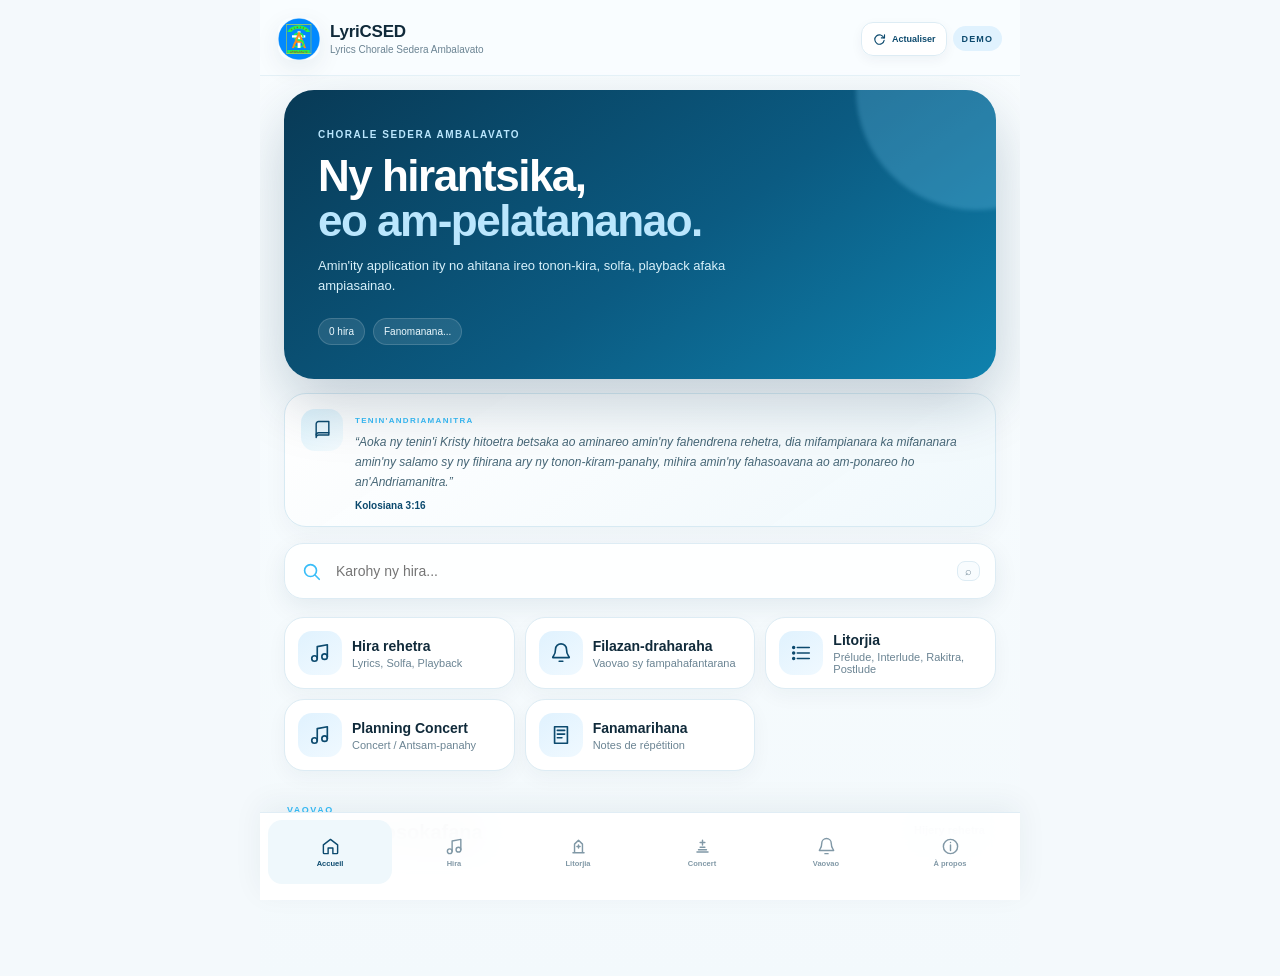
==== index.html @ 03394379 "Update index.html" ====
<!doctype html>
<html lang="mg">
<head>
  <meta charset="utf-8">
  <meta name="viewport" content="width=device-width,initial-scale=1,viewport-fit=cover">
  <meta name="theme-color" content="#0C4A6E">
  <meta name="color-scheme" content="light">
  <title>LyriCSED</title>
  <link rel="manifest" href="manifest.webmanifest">
  <link rel="stylesheet" href="assets/css/style-v2.css">
</head>
<body>
  <div class="app" id="app">
    <svg class="svg-sprite" aria-hidden="true">
      <symbol id="i-search" viewBox="0 0 24 24"><path d="m21 21-4.35-4.35m1.35-5.15a6.5 6.5 0 1 1-13 0 6.5 6.5 0 0 1 13 0Z"/></symbol>
      <symbol id="i-home" viewBox="0 0 24 24"><path d="m3 10 9-7 9 7v10a1 1 0 0 1-1 1h-5v-7H9v7H4a1 1 0 0 1-1-1V10Z"/></symbol>
      <symbol id="i-music" viewBox="0 0 24 24"><path d="M9 18V5l11-2v13"/><circle cx="6" cy="18" r="3"/><circle cx="17" cy="16" r="3"/></symbol>
      <symbol id="i-bell" viewBox="0 0 24 24"><path d="M18 8a6 6 0 0 0-12 0c0 7-3 7-3 9h18c0-2-3-2-3-9ZM10 21h4"/></symbol>
      <symbol id="i-note" viewBox="0 0 24 24"><path d="M5 3h14v18H5zM8 7h8M8 11h8M8 15h5"/></symbol>
      <symbol id="i-info" viewBox="0 0 24 24"><circle cx="12" cy="12" r="9"/><path d="M12 10v7M12 7h.01"/></symbol>
      <symbol id="i-back" viewBox="0 0 24 24"><path d="m15 18-6-6 6-6"/></symbol>
      <symbol id="i-heart" viewBox="0 0 24 24"><path d="M20.8 4.6a5.5 5.5 0 0 0-7.8 0L12 5.6l-1-1a5.5 5.5 0 0 0-7.8 7.8L12 21l8.8-8.6a5.5 5.5 0 0 0 0-7.8Z"/></symbol>
      <symbol id="i-play" viewBox="0 0 24 24"><path d="m8 5 11 7-11 7V5Z"/></symbol>
      <symbol id="i-pause" viewBox="0 0 24 24"><path d="M8 5v14M16 5v14"/></symbol>
      <symbol id="i-rewind" viewBox="0 0 24 24"><path d="M3 12h13M7 8l-4 4 4 4"/><path d="M12 8a5 5 0 1 1-1 7"/></symbol>
      <symbol id="i-forward" viewBox="0 0 24 24"><path d="M21 12H8m9-4 4 4-4 4"/><path d="M12 8a5 5 0 1 0 1 7"/></symbol>
      <symbol id="i-volume" viewBox="0 0 24 24"><path d="M5 10v4h4l5 4V6L9 10H5ZM17 9a4 4 0 0 1 0 6M19 6a8 8 0 0 1 0 12"/></symbol>
      <symbol id="i-book" viewBox="0 0 24 24"><path d="M4 5a3 3 0 0 1 3-3h13v17H7a3 3 0 0 0-3 3V5Z"/><path d="M4 19a3 3 0 0 1 3-3h13"/></symbol>
      <symbol id="i-download" viewBox="0 0 24 24"><path d="M12 3v12m-4-4 4 4 4-4M5 21h14"/></symbol>
      <symbol id="i-plus" viewBox="0 0 24 24"><path d="M12 5v14M5 12h14"/></symbol>
      <symbol id="i-minus" viewBox="0 0 24 24"><path d="M5 12h14"/></symbol>
      <symbol id="i-clock" viewBox="0 0 24 24"><circle cx="12" cy="12" r="9"/><path d="M12 7v5l3 2"/></symbol>
      <symbol id="i-chevron" viewBox="0 0 24 24"><path d="m9 18 6-6-6-6"/></symbol>
      <symbol id="i-refresh" viewBox="0 0 24 24"><path d="M20 6v5h-5"/><path d="M19 11a7.5 7.5 0 1 0 .4 4"/></symbol>
      <symbol id="i-close" viewBox="0 0 24 24"><path d="M6 6l12 12M18 6 6 18"/></symbol>
      <symbol id="i-reset" viewBox="0 0 24 24"><path d="M4 4v6h6"/><path d="M5.5 9A8 8 0 1 1 4 14"/></symbol>
      <symbol id="i-globe" viewBox="0 0 24 24"><circle cx="12" cy="12" r="9"/><path d="M3 12h18M12 3a15 15 0 0 1 0 18M12 3a15 15 0 0 0 0 18"/></symbol>
      <symbol id="i-facebook" viewBox="0 0 24 24"><path d="M14 8h4V3h-4c-4 0-6 2.5-6 6v3H5v5h3v4h5v-4h4l1-5h-5V9c0-.7.3-1 1-1Z"/></symbol>

      <symbol id="i-list" viewBox="0 0 24 24"><path d="M8 6h13M8 12h13M8 18h13"/><circle cx="4" cy="6" r="1"/><circle cx="4" cy="12" r="1"/><circle cx="4" cy="18" r="1"/></symbol>
      <symbol id="i-folder" viewBox="0 0 24 24"><path d="M3 6h7l2 2h9v11H3z"/></symbol>
      <symbol id="i-up" viewBox="0 0 24 24"><path d="m6 15 6-6 6 6"/></symbol>
      <symbol id="i-down" viewBox="0 0 24 24"><path d="m6 9 6 6 6-6"/></symbol>
      <symbol id="i-trash" viewBox="0 0 24 24"><path d="M4 7h16M9 7V4h6v3M7 7l1 13h8l1-13M10 11v5M14 11v5"/></symbol>
      <symbol id="i-prev" viewBox="0 0 24 24"><path d="M6 5v14M18 6l-8 6 8 6z"/></symbol>
      <symbol id="i-next" viewBox="0 0 24 24"><path d="M18 5v14M6 6l8 6-8 6z"/></symbol>

      <symbol id="i-liturgy" viewBox="0 0 24 24"><path d="M5 20h14M7 20V9l5-5 5 5v11M10 12h4M12 10v4"/></symbol>
      <symbol id="i-concert" viewBox="0 0 24 24"><path d="M5 19h14M7 16h10M9 13h6M12 4v6M9 7h6"/></symbol>
      <symbol id="i-prelude" viewBox="0 0 24 24"><path d="M4 17h16M6 14a6 6 0 0 1 12 0M12 4v3M5.5 7.5l2 2M18.5 7.5l-2 2"/></symbol>
      <symbol id="i-interlude" viewBox="0 0 24 24"><path d="M7 5v14M17 5v14M10 8h4M10 12h4M10 16h4"/></symbol>
      <symbol id="i-rakitra" viewBox="0 0 24 24"><path d="M4 12h16v7H4zM7 12l2-5h6l2 5M10 15h4"/></symbol>
      <symbol id="i-postlude" viewBox="0 0 24 24"><path d="M4 17h11M11 13l4 4-4 4M17 5v8M14 8l3-3 3 3"/></symbol>
      <symbol id="i-part1" viewBox="0 0 24 24"><path d="M5 18h14M8 15V9M12 15V6M16 15v-3"/></symbol>
      <symbol id="i-part2" viewBox="0 0 24 24"><path d="M5 18h14M8 15v-3M12 15V6M16 15V9"/></symbol>
      <symbol id="i-part3" viewBox="0 0 24 24"><path d="M5 18h14M8 15V6M12 15V9M16 15v-3"/></symbol>
      <symbol id="i-playback" viewBox="0 0 24 24"><circle cx="12" cy="12" r="8"/><path d="m10 8 6 4-6 4z"/></symbol>
    </svg>

    <header class="app-header" id="mainHeader">
      <div class="brand-lockup">
        <img src="assets/images/icon-sedera.png" alt="Sedera" class="brand-mark">
        <div><strong>LyriCSED</strong><span>Lyrics Chorale Sedera Ambalavato</span></div>
      </div>
      <div class="header-actions">
        <button class="header-playback hidden" id="headerPlayback" type="button" aria-label="Ouvrir le mini-lecteur">
          <span class="header-disc"><img src="assets/images/icon-sedera.png" alt=""></span>
          <span class="header-playback-copy"><small>Playback</small><strong id="headerPlaybackTitle">...</strong><span class="header-mini-time" id="headerPlaybackTime">0:00</span></span>
          <span class="header-playback-toggle" id="headerPlaybackToggle"><svg><use href="#i-pause"/></svg></span>
        </button>
        <button class="update-btn" id="updateBtn" type="button" title="Actualiser l'application">
          <svg><use href="#i-refresh"/></svg><span>Actualiser</span>
        </button>
        <span class="demo-pill">DEMO</span>
      </div>
    </header>


    <section class="global-event-player" id="eventPlayer">
      <div class="event-player-head">
        <div>
          <span id="eventPlayerSection">Playlist</span>
          <strong id="eventPlayerTitle">Aucun playback</strong>
          <small id="eventNextTitle">Prochain : aucun</small>
        </div>
        <button id="eventStopBtn" class="event-stop" type="button" aria-label="Arrêter"><svg><use href="#i-close"/></svg></button>
      </div>

      <div class="event-player-controls">
        <button id="eventPrevBtn" aria-label="Précédent"><svg><use href="#i-prev"/></svg></button>
        <button id="eventPlayBtn" class="event-main-play" aria-label="Lecture ou pause"><svg><use href="#i-play"/></svg></button>
        <button id="eventNextBtn" aria-label="Suivant"><svg><use href="#i-next"/></svg></button>
      </div>

      <div class="event-time-row"><span id="eventElapsed">0:00</span><span id="eventDuration">0:00</span></div>
      <input id="eventSeek" class="range" type="range" min="0" max="1000" value="0">

      <div class="event-volume">
        <svg><use href="#i-volume"/></svg>
        <input id="eventVolume" class="range" type="range" min="0" max="100" value="100">
        <span id="eventVolumeValue">100%</span>
      </div>

      <div class="event-countdown hidden" id="eventCountdown">
        <div>
          <span>PROCHAIN PLAYBACK DANS</span>
          <strong><b id="countdownSeconds">0</b> s</strong>
        </div>
        <button id="playNextNow" type="button">Lancer maintenant</button>
      </div>

      <div class="up-next">
        <span>À SUIVRE</span>
        <div id="eventUpcomingList"><small>Aucun morceau suivant</small></div>
      </div>

      <div class="event-queue-meta">
        <span id="eventQueuePosition">0 / 0</span>
        <span id="eventQueueMode">Lecture automatique</span>
      </div>
    </section>


    <main class="main-content">
      <section class="view active" id="homeView" data-view="home">
        <div class="hero-premium">
          <div class="hero-glow"></div>
          <span class="kicker">CHORALE SEDERA AMBALAVATO</span>
          <h1>Ny hirantsika,<br><em>eo am-pelatananao.</em></h1>
          <p>Amin'ity application ity no ahitana ireo tonon-kira, solfa, playback afaka ampiasainao.</p>
          <div class="hero-meta"><span id="homeSongCount">0 hira</span><span id="syncPill">Fanomanana...</span></div>
        </div>

        <div class="verse-card">
          <div class="verse-mark"><svg><use href="#i-book"/></svg></div>
          <div>
            <span class="verse-label">TENIN'ANDRIAMANITRA</span>
            <p>“Aoka ny tenin'i Kristy hitoetra betsaka ao aminareo amin'ny fahendrena rehetra, dia mifampianara ka mifananara amin'ny salamo sy ny fihirana ary ny tonon-kiram-panahy, mihira amin'ny fahasoavana ao am-ponareo ho an'Andriamanitra.”</p>
            <strong>Kolosiana 3:16</strong>
          </div>
        </div>

        <div class="search-card global-search">
          <svg><use href="#i-search"/></svg>
          <input id="globalSearch" type="search" placeholder="Karohy ny hira..." autocomplete="off">
          <kbd>⌕</kbd>
        </div>

        <div class="quick-grid">
          <button class="quick-card" data-nav="songs"><span class="quick-icon"><svg><use href="#i-music"/></svg></span><span><b>Hira rehetra</b><small>Lyrics, Solfa, Playback</small></span><svg class="chev"><use href="#i-chevron"/></svg></button>
          <button class="quick-card" data-nav="announcements"><span class="quick-icon"><svg><use href="#i-bell"/></svg></span><span><b>Filazan-draharaha</b><small>Vaovao sy fampahafantarana</small></span><svg class="chev"><use href="#i-chevron"/></svg></button>
          <button class="quick-card" data-nav="liturgy"><span class="quick-icon"><svg><use href="#i-list"/></svg></span><span><b>Litorjia</b><small>Prélude, Interlude, Rakitra, Postlude</small></span><svg class="chev"><use href="#i-chevron"/></svg></button>
          <button class="quick-card" data-nav="concert"><span class="quick-icon"><svg><use href="#i-music"/></svg></span><span><b>Planning Concert</b><small>Concert / Antsam-panahy</small></span><svg class="chev"><use href="#i-chevron"/></svg></button>
          <button class="quick-card" data-nav="notes"><span class="quick-icon"><svg><use href="#i-note"/></svg></span><span><b>Fanamarihana</b><small>Notes de répétition</small></span><svg class="chev"><use href="#i-chevron"/></svg></button>
        </div>

        <div class="section-head"><div><span>VAOVAO</span><h2>Hira vao nosokafana</h2></div><button class="text-btn" data-nav="songs">Hijery rehetra</button></div>
        <div class="recent-list" id="recentSongs"></div>
      </section>

      <section class="view" id="songsView" data-view="songs">
        <div class="page-title"><span>Lyrics ihany</span><h1>Hira rehetra</h1><p>Karohy sy vakio ny tononkira.</p></div>
        <div class="search-card"><svg><use href="#i-search"/></svg><input id="songSearch" type="search" placeholder="Lohateny na laharana..." autocomplete="off"></div>
        <div class="chip-row"><button class="chip active" data-filter="all">Rehetra</button><button class="chip" data-filter="favorites">Favoris</button></div>
        <div class="library-meta"><span id="libraryCount">0 hira</span><span id="libraryStatus"></span></div>
        <div class="song-grid" id="songGrid"></div>
      </section>

      <section class="view song-detail" id="songView" data-view="song">
        <div class="song-topbar">
          <button class="circle-btn" id="songBack"><svg><use href="#i-back"/></svg></button>
          <div class="song-mini-title"><span id="detailNumber">HIRA</span><strong id="detailMiniTitle">LyriCSED</strong></div>
          <button class="circle-btn" id="favoriteBtn"><svg><use href="#i-heart"/></svg></button>
        </div>

        <div class="persistent-player" id="persistentPlayer">
          <div class="mini-track"><img src="assets/images/icon-sedera.png" alt=""><div><strong id="miniTrackTitle">Playback</strong><span id="miniTrackTime">0:00 / 0:00</span></div></div>
          <button id="miniRewind"><svg><use href="#i-rewind"/></svg></button><button class="mini-play" id="miniPlay"><svg><use href="#i-play"/></svg></button><button id="miniForward"><svg><use href="#i-forward"/></svg></button>
        </div>

        <div class="song-hero">
          <div class="song-art"><img src="assets/images/icon-sedera.png" alt="Sedera"><div class="playing-bars" id="playingBars"><i></i><i></i><i></i><i></i></div></div>
          <div class="song-heading"><span class="content-badge" id="availabilityBadge">LYRICS</span><h1 id="detailTitle">...</h1><p id="detailArtist">...</p></div>
        </div>

        <div class="segmented-tabs" id="songTabs" role="tablist" data-count="3">
          <button class="segment active" data-song-tab="lyrics"><svg><use href="#i-book"/></svg>Lyrics</button>
          <button class="segment" data-song-tab="solfa"><svg><use href="#i-note"/></svg>Solfa</button>
          <button class="segment" data-song-tab="instrumental"><svg><use href="#i-playback"/></svg>Playback</button>
        </div>

        <div class="reader-zoom-bar" id="readerZoomBar">
          <span><svg><use href="#i-search"/></svg> Zoom lecture</span>
          <div class="reader-zoom-actions">
            <button id="fontDown" type="button" aria-label="Zoom moins"><svg><use href="#i-minus"/></svg></button>
            <button id="zoomReset" class="zoom-reset" type="button" aria-label="Zoom normal"><svg><use href="#i-reset"/></svg><strong id="fontSizeValue">100%</strong></button>
            <button id="fontUp" type="button" aria-label="Zoom plus"><svg><use href="#i-plus"/></svg></button>
          </div>
        </div>

        <div class="song-content-card">
          <section class="tab-panel active" id="lyricsPanel">
            <div class="lyrics-text" id="lyricsText">...</div>
            <div class="credits-card" id="creditsCard"></div>
          </section>

          <section class="tab-panel" id="solfaPanel">
            <div id="solfaContent"></div>
          </section>

          <section class="tab-panel" id="instrumentalPanel">
            <div class="advanced-player" id="advancedPlayer">
              <div class="player-title-row"><div><span>Playback</span><strong id="audioTitle">Instrumental</strong></div><span class="offline-badge" id="audioCacheBadge">En ligne</span></div>

              <div class="transport">
                <button class="transport-btn" id="rewindBtn" title="Retour 10 secondes"><svg><use href="#i-rewind"/></svg><small>10</small></button>
                <button class="main-play" id="mainPlayBtn"><svg><use href="#i-play"/></svg></button>
                <button class="transport-btn" id="forwardBtn" title="Avance 10 secondes"><svg><use href="#i-forward"/></svg><small>10</small></button>
              </div>

              <div class="timeline"><div class="time-row"><span id="elapsed">0:00</span><span id="duration">0:00</span></div><input id="seekBar" class="range" type="range" min="0" max="1000" value="0"></div>

              <div class="volume-row"><svg><use href="#i-volume"/></svg><input id="volumeBar" class="range" type="range" min="0" max="100" value="100"><span id="volumeValue">100%</span></div>

              <div class="loop-card">
                <div><span class="mini-label">RÉPÉTITION A/B</span><p>Safidio ny fiandohana sy fiafaran'ny ampahany haverina.</p></div>
                <div class="loop-controls"><button id="setA">A <span id="aTime">--:--</span></button><button id="setB">B <span id="bTime">--:--</span></button><button id="toggleLoop" class="loop-toggle">Répéter</button><button id="clearLoop" class="ghost-btn">Effacer</button></div>
              </div>

              <div class="markers-card">
                <div class="markers-head"><div><span class="mini-label">REPÈRES DE RÉPÉTITION</span><p>Afaka manisy marika ianao amin'ny playback mandeha.</p></div></div>
                <div class="marker-list" id="markerList"></div>
                <div class="marker-add"><input id="markerLabel" type="text" maxlength="32" placeholder="Ohatra: Refrain"><button id="addMarkerBtn"><svg><use href="#i-plus"/></svg>Mariho</button></div>
              </div>
            </div>
            <div class="empty-panel" id="instrumentalEmpty"><span class="empty-icon"><svg><use href="#i-music"/></svg></span><h3>Instrumental à venir</h3><p>Mbola tsy misy playback ho an'ity hira ity.</p></div>
          </section>
        </div>

        <div class="song-note-card"><div class="note-head"><div><span>NOTE DE RÉPÉTITION</span><strong>Fanamarihana manokana</strong></div><span id="songNoteSaved">Voatahiry</span></div><textarea id="songNote" rows="4" placeholder="Soraty eto ny fanamarihanao..."></textarea></div>

      </section>



      <section class="view" id="liturgyView" data-view="liturgy">
        <div class="page-title">
          <span class="page-icon-label"><svg><use href="#i-liturgy"/></svg>Playback Litorjia</span>
          <h1>Litorjia</h1>
          <p>Afaka alamina eto ny hira hatao mandritra ny fotoam-pivavahana.</p>
        </div>

        <div class="delay-settings">
          <div>
            <span class="mini-label">Pause entre les playbacks</span>
            <strong>Fotoana iomanana mialoha ny playback manaraka</strong>
          </div>
          <select id="liturgyPauseSelect">
            <option value="0">Aucune pause</option>
            <option value="5">5 secondes</option>
            <option value="10">10 secondes</option>
            <option value="15">15 secondes</option>
            <option value="30">30 secondes</option>
            <option value="custom">Personnalisée</option>
          </select>
          <div class="custom-delay hidden" id="liturgyCustomDelay">
            <input id="liturgyPauseCustom" type="number" min="1" max="300" inputmode="numeric" value="10">
            <span>secondes</span>
          </div>
        </div>

        <div class="planner-intro">
          <span class="mini-label">Filaharan'ny playback</span>
          <h2>Fandaminana ny hira hatao</h2>
          <p>Ajoutez les instrumentaux LyriCSED ou des fichiers audio enregistrés sur le téléphone.</p>
        </div>

        <div class="playlist-section" data-playlist-type="liturgy" data-playlist-section="prelude">
          <div class="playlist-section-head">
            <div><span class="playlist-section-icon"><svg><use href="#i-prelude"/></svg></span><div><h3>Prélude</h3><p>Playback avant le début</p></div></div>
            <button class="section-play" data-play-section="liturgy:prelude"><svg><use href="#i-play"/></svg>Lire</button>
          </div>
          <div class="playlist-items" id="playlist-liturgy-prelude"></div>
          <div class="playlist-add-row">
            <button data-add-library="liturgy:prelude"><svg><use href="#i-music"/></svg>LyriCSED</button>
            <button data-add-phone="liturgy:prelude"><svg><use href="#i-folder"/></svg>Téléphone</button>
          </div>
        </div>

        <div class="playlist-section" data-playlist-type="liturgy" data-playlist-section="interlude">
          <div class="playlist-section-head">
            <div><span class="playlist-section-icon"><svg><use href="#i-interlude"/></svg></span><div><h3>Interlude</h3><p>Playback entre deux moments</p></div></div>
            <button class="section-play" data-play-section="liturgy:interlude"><svg><use href="#i-play"/></svg>Lire</button>
          </div>
          <div class="playlist-items" id="playlist-liturgy-interlude"></div>
          <div class="playlist-add-row">
            <button data-add-library="liturgy:interlude"><svg><use href="#i-music"/></svg>LyriCSED</button>
            <button data-add-phone="liturgy:interlude"><svg><use href="#i-folder"/></svg>Téléphone</button>
          </div>
        </div>

        <div class="playlist-section" data-playlist-type="liturgy" data-playlist-section="rakitra">
          <div class="playlist-section-head">
            <div><span class="playlist-section-icon"><svg><use href="#i-rakitra"/></svg></span><div><h3>Rakitra</h3><p>Playback pendant le Rakitra</p></div></div>
            <button class="section-play" data-play-section="liturgy:rakitra"><svg><use href="#i-play"/></svg>Lire</button>
          </div>
          <div class="playlist-items" id="playlist-liturgy-rakitra"></div>
          <div class="playlist-add-row">
            <button data-add-library="liturgy:rakitra"><svg><use href="#i-music"/></svg>LyriCSED</button>
            <button data-add-phone="liturgy:rakitra"><svg><use href="#i-folder"/></svg>Téléphone</button>
          </div>
        </div>

        <div class="playlist-section" data-playlist-type="liturgy" data-playlist-section="postlude">
          <div class="playlist-section-head">
            <div><span class="playlist-section-icon"><svg><use href="#i-postlude"/></svg></span><div><h3>Postlude</h3><p>Playback après la fin</p></div></div>
            <button class="section-play" data-play-section="liturgy:postlude"><svg><use href="#i-play"/></svg>Lire</button>
          </div>
          <div class="playlist-items" id="playlist-liturgy-postlude"></div>
          <div class="playlist-add-row">
            <button data-add-library="liturgy:postlude"><svg><use href="#i-music"/></svg>LyriCSED</button>
            <button data-add-phone="liturgy:postlude"><svg><use href="#i-folder"/></svg>Téléphone</button>
          </div>
        </div>

        <button class="play-event-btn" data-play-event="liturgy">
          <svg><use href="#i-play"/></svg>
          <span><strong>Henoina daholo</strong><small>Prélude → Interlude → Rakitra → Postlude</small></span>
        </button>

        <div class="playlist-storage-note">
          <svg><use href="#i-download"/></svg>
          <div><strong>Enregistrement local</strong><p>Les playlists et les fichiers audio importés du téléphone restent enregistrés localement pour une utilisation hors connexion.</p></div>
        </div>
      </section>

      <section class="view" id="concertView" data-view="concert">
        <div class="page-title">
          <span class="page-icon-label"><svg><use href="#i-concert"/></svg>Planning Concert / Antsam-panahy</span>
          <h1>Concert</h1>
          <p>Afaka alamina eto ny playback an'ireo hira hatao mandritra ny concert na Antsam-panahy.</p>
        </div>

        <div class="delay-settings">
          <div>
            <span class="mini-label">Pause entre les playbacks</span>
            <strong>Elan'elana isaky ny Playback</strong>
          </div>
          <select id="concertPauseSelect">
            <option value="0">Aucune pause</option>
            <option value="5">5 secondes</option>
            <option value="10">10 secondes</option>
            <option value="15">15 secondes</option>
            <option value="30">30 secondes</option>
            <option value="custom">Personnalisée</option>
          </select>
          <div class="custom-delay hidden" id="concertCustomDelay">
            <input id="concertPauseCustom" type="number" min="1" max="300" inputmode="numeric" value="10">
            <span>secondes</span>
          </div>
        </div>

        <div class="planner-intro">
          <span class="mini-label">Planning complet</span>
          <h2>Concert na Antsam-panahy</h2>
          <p>Ampidiro eto ny Playback isaky ny Partie. Marihina fa azo ovaina koa ny filaharany.</p>
        </div>

        <div class="playlist-section" data-playlist-type="concert" data-playlist-section="part1">
          <div class="playlist-section-head">
            <div><span class="playlist-section-icon"><svg><use href="#i-part1"/></svg></span><div><h3>Partie I</h3><p>Première partie</p></div></div>
            <button class="section-play" data-play-section="concert:part1"><svg><use href="#i-play"/></svg>Lire</button>
          </div>
          <div class="playlist-items" id="playlist-concert-part1"></div>
          <div class="playlist-add-row">
            <button data-add-library="concert:part1"><svg><use href="#i-music"/></svg>LyriCSED</button>
            <button data-add-phone="concert:part1"><svg><use href="#i-folder"/></svg>Téléphone</button>
          </div>
        </div>

        <div class="playlist-section" data-playlist-type="concert" data-playlist-section="part2">
          <div class="playlist-section-head">
            <div><span class="playlist-section-icon"><svg><use href="#i-part2"/></svg></span><div><h3>Partie II</h3><p>Deuxième partie</p></div></div>
            <button class="section-play" data-play-section="concert:part2"><svg><use href="#i-play"/></svg>Lire</button>
          </div>
          <div class="playlist-items" id="playlist-concert-part2"></div>
          <div class="playlist-add-row">
            <button data-add-library="concert:part2"><svg><use href="#i-music"/></svg>LyriCSED</button>
            <button data-add-phone="concert:part2"><svg><use href="#i-folder"/></svg>Téléphone</button>
          </div>
        </div>

        <div class="playlist-section" data-playlist-type="concert" data-playlist-section="part3">
          <div class="playlist-section-head">
            <div><span class="playlist-section-icon"><svg><use href="#i-part3"/></svg></span><div><h3>Partie III</h3><p>Troisième partie</p></div></div>
            <button class="section-play" data-play-section="concert:part3"><svg><use href="#i-play"/></svg>Lire</button>
          </div>
          <div class="playlist-items" id="playlist-concert-part3"></div>
          <div class="playlist-add-row">
            <button data-add-library="concert:part3"><svg><use href="#i-music"/></svg>LyriCSED</button>
            <button data-add-phone="concert:part3"><svg><use href="#i-folder"/></svg>Téléphone</button>
          </div>
        </div>

        <button class="play-event-btn" data-play-event="concert">
          <svg><use href="#i-play"/></svg>
          <span><strong>Lire tout le planning</strong><small>Partie I → Partie II → Partie III</small></span>
        </button>

        <div class="playlist-storage-note">
          <svg><use href="#i-download"/></svg>
          <div><strong>Enregistrement local</strong><p>Le planning et les fichiers audio locaux restent disponibles sans connexion après leur importation.</p></div>
        </div>
      </section>

      <section class="view" id="announcementsView" data-view="announcements">
        <div class="page-title"><span>FILAZAN-DRAHARAHA</span><h1>Vaovao sy fampahafantarana</h1><p>Vaovao mahakasika ny hetsika manan-danja ataon'ny Chorale Sedera Ambalavato.</p></div>
        <div class="announcement-list" id="announcementList"></div>
      </section>

      <section class="view" id="notesView" data-view="notes">
        <div class="page-title"><span>FANAMARIHANA</span><h1>Notes de répétition</h1><p>Voatahiry ho azy ao amin'ny findainao ny zavatra soratanao.</p></div>
        <div class="notes-card"><div class="note-head"><div><span>AUTOSAVE</span><strong>Fanamarihana ankapobeny</strong></div><span id="generalSaved">Voatahiry</span></div><textarea id="generalNotes" rows="14" placeholder="Soraty eto ny zavatra tokony hotadidina amin'ny famerenana..."></textarea></div>
      </section>

      <section class="view" id="aboutView" data-view="about">
        <div class="about-hero"><img src="assets/images/icon-sedera.png" alt="Sedera"><span class="demo-pill large">VERSION 2.0</span><h1>LyriCSED</h1><p>Lyrics Chorale Sedera Ambalavato<br>FLM Antsirabe</p></div>

        <div class="about-notice">
          <span>FAMPAHAFANTARANA</span>
          <p>Ity application Android ity dia natao ho an'ny mpikambana Chorale Sedera irery ihany.</p>
        </div>

        <div class="about-social-heading">
          <span>COMPTES OFFICIELS</span>
          <strong>Chorale Sedera Ambalavato</strong>
        </div>
        <div class="about-socials">
          <a class="social-link smart-link" href="https://web.facebook.com/antoko.mpihira.sedera.ambalavato" data-smart-link="facebook">
            <svg><use href="#i-facebook"/></svg><strong>Chorale Sedera Ambalavato - Video</strong>
          </a>
          <a class="social-link smart-link" href="https://web.facebook.com/Tanora.Sedera.Ambalavato" data-smart-link="facebook">
            <svg><use href="#i-facebook"/></svg><strong>Chorale Sedera Ambalavato</strong>
          </a>
          <a class="social-link smart-link" href="https://web.facebook.com/antoko.mpihira.sedera.ambalavato.2025" data-smart-link="facebook">
            <svg><use href="#i-facebook"/></svg><strong>Chorale Sedera Ambalavato Kaonty</strong>
          </a>
          <a class="social-link smart-link" href="https://web.facebook.com/groups/443038859083631" data-smart-link="facebook">
            <svg><use href="#i-facebook"/></svg><strong>Groupe Facebook Chorale Sedera Ambalavato</strong>
          </a>
        </div>

        <div class="about-devotion">
          <strong>HO VONINAHITR'ANDRIAMANITRA IRERY IHANY</strong>
        </div>

        <div class="about-team-card">
          <span>NANANTONTOSA</span>
          <strong>Team Serasera Chorale Sedera Ambalavato</strong>
          <strong>Team Vaomieran'ny hira Chorale Sedera Ambalavato</strong>
        </div>

        <div class="about-credit-footer">
          <span>Application créée par</span>
          <a class="about-credit-brand smart-link" href="https://www.ankino.com/" data-smart-link="web" aria-label="Ankino MG - www.ankino.com">
            <img src="assets/images/ankino-logo.webp" alt="Logo Ankino MG">
            <span class="about-credit-copy">
              <strong>Ankino MG</strong>
              <small>www.ankino.com</small>
            </span>
          </a>
          <div class="about-credit-animation" aria-label="Fetra R., Ankino MG, Septembre 2026">
            <span>Fetra R.</span>
            <span>Ankino MG</span>
            <span>Septembre 2026</span>
          </div>
        </div>
      </section>
    </main>

    <nav class="bottom-nav" id="bottomNav">
      <button class="nav-item active" data-nav="home"><svg><use href="#i-home"/></svg><span>Accueil</span></button>
      <button class="nav-item" data-nav="songs"><svg><use href="#i-music"/></svg><span>Hira</span></button>
      <button class="nav-item" data-nav="liturgy"><svg><use href="#i-liturgy"/></svg><span>Litorjia</span></button>
      <button class="nav-item" data-nav="concert"><svg><use href="#i-concert"/></svg><span>Concert</span></button>
      <button class="nav-item" data-nav="announcements"><svg><use href="#i-bell"/></svg><span>Vaovao</span></button>
      <button class="nav-item" data-nav="about"><svg><use href="#i-info"/></svg><span>À propos</span></button>
    </nav>

    <audio id="audio" preload="metadata" controlsList="nodownload noplaybackrate" disablePictureInPicture oncontextmenu="return false"></audio>

    <div class="picker-overlay hidden" id="libraryPicker" aria-hidden="true">
      <div class="picker-sheet">
        <div class="picker-head">
          <div><span>LyriCSED</span><h2>Choisir un playback</h2></div>
          <button id="closeLibraryPicker" type="button"><svg><use href="#i-close"/></svg></button>
        </div>
        <div class="search-card picker-search"><svg><use href="#i-search"/></svg><input id="playlistLibrarySearch" type="search" placeholder="Karohy ny playback..." autocomplete="off"></div>
        <div class="picker-list" id="playlistLibraryList"></div>
      </div>
    </div>
    <input id="localAudioPicker" class="file-picker-hidden" type="file" accept="audio/*,.mp3,.wav,.mpeg,.mpga,.m4a,.aac,.ogg,.flac" multiple>
<div class="mini-player-overlay hidden" id="globalMiniPlayer" aria-hidden="true">
      <div class="mini-player-sheet">
        <div class="mini-player-sheet-head">
          <div><span>Playback en cours</span><strong id="miniGlobalTitle">...</strong><small id="miniGlobalNext">Prochain : aucun</small></div>
          <button id="closeGlobalMiniPlayer" type="button"><svg><use href="#i-close"/></svg></button>
        </div>
        <div class="mini-global-progress">
          <div class="mini-global-time"><span id="miniGlobalElapsed">0:00</span><span id="miniGlobalDuration">0:00</span></div>
          <input id="miniGlobalSeek" class="range" type="range" min="0" max="1000" value="0">
        </div>
        <div class="mini-global-controls">
          <button id="miniGlobalPrev" type="button"><svg><use href="#i-prev"/></svg></button>
          <button id="miniGlobalPlay" class="mini-global-main" type="button"><svg><use href="#i-play"/></svg></button>
          <button id="miniGlobalNextBtn" type="button"><svg><use href="#i-next"/></svg></button>
        </div>
        <button class="mini-return-player" id="returnToPlayer" type="button">Revenir au lecteur</button>
      </div>
    </div>


    <div class="native-choice-overlay hidden" id="exitConfirmModal" aria-hidden="true">
      <div class="native-choice-sheet compact" role="dialog" aria-modal="true" aria-labelledby="exitConfirmTitle">
        <div class="native-choice-icon"><svg><use href="#i-close"/></svg></div>
        <span class="native-choice-kicker">LYRICSED</span>
        <h3 id="exitConfirmTitle">Voulez-vous vraiment quitter l’application ?</h3>
        <p>Vos notes enregistrées automatiquement resteront disponibles.</p>
        <div class="exit-choice-actions">
          <button class="exit-cancel" id="exitCancel" type="button">Annuler</button>
          <button class="exit-confirm" id="exitConfirm" type="button">Quitter</button>
        </div>
      </div>
    </div>

    <div class="toast" id="toast"></div>

    <div class="sync-overlay hidden" id="syncOverlay" role="status" aria-live="polite">
      <div class="sync-modal">
        <div class="sync-logo"><img src="assets/images/icon-sedera.png" alt=""></div>
        <span class="sync-kicker">LyriCSED Offline</span>
        <h2 id="syncTitle">Fanomanana offline</h2>
        <p id="syncMessage">Alaina sy tehirizina ao amin'ny finday ny votoaty ilaina.</p>
        <div class="sync-progress"><i id="syncProgress"></i></div>
        <div class="sync-meta"><span id="syncCount">0 / 0</span><span id="syncPercent">0%</span></div>
        <button class="sync-retry hidden" id="syncRetry" type="button">Hanandrana indray</button>
      </div>
    </div>

  </div>
  <script src="assets/js/app-v2.js"></script>
</body>
</html>
---- assets/css/style-v2.css ----
:root{
  --navy:#082F49;--navy2:#0C4A6E;--sky:#38BDF8;--sky2:#7DD3FC;--ice:#E0F2FE;
  --bg:#F4F9FC;--card:#FFFFFF;--ink:#102A3A;--muted:#6B8493;--line:#DDECF4;
  --shadow:0 18px 50px rgba(8,47,73,.10);--shadow-sm:0 8px 24px rgba(8,47,73,.08);
  --radius:24px;--safe-bottom:max(16px,env(safe-area-inset-bottom));
}
*{box-sizing:border-box}html{scroll-behavior:smooth;-webkit-text-size-adjust:100%}body{margin:0;background:var(--bg);color:var(--ink);font-family:-apple-system,BlinkMacSystemFont,"Segoe UI",Roboto,Helvetica,Arial,sans-serif;-webkit-tap-highlight-color:transparent}button,input,textarea{font:inherit}button{cursor:pointer}svg{width:22px;height:22px;fill:none;stroke:currentColor;stroke-width:1.8;stroke-linecap:round;stroke-linejoin:round}.svg-sprite{position:absolute;width:0;height:0;overflow:hidden}.app{min-height:100dvh;max-width:760px;margin:auto;background:linear-gradient(180deg,#F9FDFF 0%,#F3F9FC 100%);position:relative;overflow-x:hidden}.app-header{height:74px;padding:max(12px,env(safe-area-inset-top)) 18px 10px;display:flex;align-items:center;justify-content:space-between;position:sticky;top:0;z-index:40;background:rgba(249,253,255,.82);backdrop-filter:blur(18px);border-bottom:1px solid rgba(221,236,244,.75)}.brand-lockup{display:flex;align-items:center;gap:10px}.brand-mark{width:42px;height:42px;border-radius:14px;object-fit:cover;box-shadow:var(--shadow-sm)}.brand-lockup strong{display:block;font-size:17px;letter-spacing:-.25px}.brand-lockup span{display:block;margin-top:2px;color:var(--muted);font-size:10px}.demo-pill{display:inline-flex;align-items:center;justify-content:center;height:25px;padding:0 9px;border-radius:999px;background:var(--ice);color:var(--navy2);font-size:9px;font-weight:800;letter-spacing:1.1px}.demo-pill.large{height:30px;padding:0 12px}.main-content{padding:14px 16px calc(104px + var(--safe-bottom))}.view{display:none;animation:viewIn .28s ease}.view.active{display:block}@keyframes viewIn{from{opacity:0;transform:translateY(7px)}to{opacity:1;transform:none}}.hero-premium{position:relative;overflow:hidden;padding:26px 22px 22px;border-radius:30px;background:linear-gradient(145deg,#083A56 0%,#0B5B82 55%,#129CCB 130%);color:white;box-shadow:0 24px 60px rgba(8,47,73,.22)}.hero-glow{position:absolute;width:240px;height:240px;border-radius:50%;right:-100px;top:-120px;background:rgba(125,211,252,.25);filter:blur(2px)}.kicker{font-size:10px;letter-spacing:1.5px;font-weight:800;color:#BAE6FD}.hero-premium h1{font-size:clamp(30px,8vw,44px);line-height:1.03;letter-spacing:-1.5px;margin:11px 0 12px;max-width:520px}.hero-premium h1 em{font-style:normal;color:#BAE6FD}.hero-premium p{margin:0;max-width:480px;color:#D8F1FB;font-size:13px;line-height:1.55}.hero-meta{display:flex;gap:8px;flex-wrap:wrap;margin-top:22px}.hero-meta span{padding:7px 10px;border-radius:999px;background:rgba(255,255,255,.10);border:1px solid rgba(255,255,255,.15);font-size:10px;color:#ECF9FE}.search-card{height:56px;margin-top:16px;display:grid;grid-template-columns:24px 1fr auto;align-items:center;gap:10px;padding:0 15px;background:rgba(255,255,255,.94);border:1px solid var(--line);border-radius:19px;box-shadow:var(--shadow-sm)}.search-card svg{color:var(--sky)}.search-card input{width:100%;border:0;outline:0;background:transparent;color:var(--ink);font-size:14px}.search-card kbd{font-family:inherit;border:1px solid var(--line);background:#F8FCFE;color:var(--muted);padding:3px 7px;border-radius:8px;font-size:11px}.quick-grid{display:grid;grid-template-columns:1fr;gap:10px;margin-top:18px}.quick-card{width:100%;border:1px solid var(--line);background:var(--card);border-radius:20px;padding:13px;display:grid;grid-template-columns:44px 1fr 22px;align-items:center;gap:12px;text-align:left;color:var(--ink);box-shadow:0 7px 20px rgba(8,47,73,.045);transition:.2s}.quick-card:active{transform:scale(.985)}.quick-icon{width:44px;height:44px;border-radius:14px;display:grid;place-items:center;background:linear-gradient(145deg,#E0F2FE,#F0F9FF);color:var(--navy2)}.quick-card b{display:block;font-size:14px}.quick-card small{display:block;margin-top:3px;color:var(--muted);font-size:10px}.chev{color:#9AB0BC!important;width:18px!important}.section-head{display:flex;align-items:end;justify-content:space-between;gap:14px;margin:28px 3px 12px}.section-head span,.page-title>span{font-size:9px;letter-spacing:1.5px;font-weight:800;color:var(--sky)}.section-head h2{font-size:20px;margin:4px 0 0}.text-btn{border:0;background:transparent;color:var(--navy2);font-size:11px;font-weight:700;padding:8px}.recent-list{display:grid;gap:9px}.recent-song{display:grid;grid-template-columns:42px 1fr 30px;align-items:center;gap:11px;border:1px solid var(--line);background:white;border-radius:18px;padding:11px;text-align:left;color:var(--ink)}.recent-song .num{width:42px;height:42px;border-radius:13px;background:var(--ice);display:grid;place-items:center;color:var(--navy2);font-size:11px;font-weight:800}.recent-song strong{display:block;font-size:13px}.recent-song span{display:block;margin-top:2px;color:var(--muted);font-size:10px}.page-title{padding:8px 3px 3px}.page-title h1{margin:6px 0 5px;font-size:30px;letter-spacing:-1px}.page-title p{margin:0;color:var(--muted);font-size:12px;line-height:1.55}.chip-row{display:flex;gap:7px;overflow:auto;margin:14px -16px 0;padding:0 16px;scrollbar-width:none}.chip-row::-webkit-scrollbar{display:none}.chip{height:36px;padding:0 13px;border-radius:999px;border:1px solid var(--line);background:#fff;color:var(--muted);white-space:nowrap;font-size:11px;font-weight:700}.chip.active{background:var(--navy2);color:white;border-color:var(--navy2)}.library-meta{display:flex;justify-content:space-between;margin:17px 2px 9px;color:var(--muted);font-size:10px}.song-grid{display:grid;gap:10px}.song-card{position:relative;width:100%;border:1px solid var(--line);border-radius:20px;background:white;padding:14px;display:grid;grid-template-columns:48px 1fr 26px;gap:12px;align-items:center;text-align:left;color:var(--ink);box-shadow:0 6px 18px rgba(8,47,73,.035)}.song-card .song-num{width:48px;height:48px;border-radius:15px;display:grid;place-items:center;background:linear-gradient(145deg,#E0F2FE,#F0F9FF);color:var(--navy2);font-weight:800;font-size:12px}.song-card h3{margin:0;font-size:14px}.song-card p{margin:4px 0 0;color:var(--muted);font-size:10px}.song-tags{display:flex;gap:5px;margin-top:7px}.tiny-tag{padding:3px 6px;border-radius:6px;background:#F0F9FF;color:#0E7490;font-size:8px;font-weight:800}.song-card>.chev{justify-self:end}.song-topbar{display:grid;grid-template-columns:44px 1fr 44px;align-items:center;gap:10px}.circle-btn{width:44px;height:44px;border-radius:15px;border:1px solid var(--line);background:white;color:var(--navy2);display:grid;place-items:center;box-shadow:var(--shadow-sm)}.circle-btn.active{background:#E0F2FE;color:#E11D48}.circle-btn.active svg{fill:currentColor}.song-mini-title{text-align:center;min-width:0}.song-mini-title span{display:block;color:var(--sky);font-size:8px;letter-spacing:1.2px;font-weight:800}.song-mini-title strong{display:block;margin-top:2px;white-space:nowrap;overflow:hidden;text-overflow:ellipsis;font-size:12px}.song-hero{display:grid;grid-template-columns:72px 1fr;gap:15px;align-items:center;margin-top:18px}.song-art{position:relative;width:72px;height:72px;border-radius:22px;background:white;padding:5px;box-shadow:var(--shadow)}.song-art img{width:100%;height:100%;object-fit:cover;border-radius:18px}.playing-bars{display:none;position:absolute;left:7px;right:7px;bottom:7px;height:18px;align-items:flex-end;justify-content:center;gap:3px;border-radius:9px;background:rgba(8,47,73,.80);padding:4px}.playing-bars.active{display:flex}.playing-bars i{display:block;width:2px;background:#7DD3FC;border-radius:2px;animation:bar 1s ease-in-out infinite}.playing-bars i:nth-child(2){animation-delay:.14s}.playing-bars i:nth-child(3){animation-delay:.28s}.playing-bars i:nth-child(4){animation-delay:.42s}@keyframes bar{0%,100%{height:4px}50%{height:11px}}.content-badge{font-size:8px;letter-spacing:1px;color:var(--sky);font-weight:800}.song-heading h1{font-size:25px;line-height:1.08;letter-spacing:-.8px;margin:5px 0 5px}.song-heading p{margin:0;color:var(--muted);font-size:11px}.segmented-tabs{display:grid;grid-template-columns:repeat(3,1fr);gap:5px;margin-top:18px;padding:5px;background:#EAF4F9;border:1px solid #D9EAF2;border-radius:17px}.segment{height:42px;border:0;border-radius:12px;background:transparent;color:#668393;font-size:10px;font-weight:800;display:flex;align-items:center;justify-content:center;gap:5px}.segment svg{width:16px;height:16px}.segment.active{background:white;color:var(--navy2);box-shadow:0 5px 14px rgba(8,47,73,.08)}.song-content-card{margin-top:12px;background:white;border:1px solid var(--line);border-radius:24px;padding:17px;box-shadow:var(--shadow-sm)}.tab-panel{display:none;animation:viewIn .2s ease}.tab-panel.active{display:block}.reader-toolbar{display:flex;justify-content:space-between;align-items:center;margin-bottom:18px;color:var(--muted);font-size:10px}.reader-toolbar>div{display:flex;align-items:center;gap:6px}.reader-toolbar button{width:38px;height:32px;border:0;border-radius:10px;background:var(--ice);color:var(--navy2);font-weight:800}.reader-toolbar>div span{min-width:24px;text-align:center;font-weight:800;color:var(--ink)}.lyrics-text{white-space:pre-line;line-height:1.82;font-size:18px;color:#1B3949}.credits-card{display:none;margin-top:24px;padding:13px;border-radius:14px;background:#F5FAFD;border:1px solid var(--line);white-space:pre-line;color:var(--muted);font-size:10px;line-height:1.5}.solfa-view img{display:block;width:100%;height:auto;border-radius:16px;border:1px solid var(--line)}.empty-panel{text-align:center;padding:32px 12px}.empty-panel.hidden{display:none}.empty-icon{width:58px;height:58px;border-radius:18px;background:var(--ice);color:var(--navy2);display:grid;place-items:center;margin:0 auto 12px}.empty-panel h3{margin:0;font-size:18px}.empty-panel p{margin:6px 0 0;color:var(--muted);font-size:11px}.advanced-player{display:none}.advanced-player.active{display:block}.player-title-row{display:flex;justify-content:space-between;gap:12px;align-items:start}.player-title-row span,.mini-label{display:block;color:var(--sky);font-size:8px;letter-spacing:1.2px;font-weight:800}.player-title-row strong{display:block;margin-top:3px;font-size:15px}.offline-badge{padding:5px 7px!important;border-radius:999px;background:#ECFDF5;color:#047857!important;letter-spacing:0!important;font-size:8px!important}.transport{display:flex;align-items:center;justify-content:center;gap:22px;margin:22px 0 16px}.transport-btn{position:relative;width:46px;height:46px;border:0;background:#EFF8FC;color:var(--navy2);border-radius:50%;display:grid;place-items:center}.transport-btn small{position:absolute;font-size:7px;font-weight:800}.main-play{width:64px;height:64px;border:0;border-radius:50%;background:linear-gradient(145deg,var(--navy2),#0E7490);color:white;display:grid;place-items:center;box-shadow:0 14px 30px rgba(12,74,110,.25)}.main-play svg{width:27px;height:27px}.time-row{display:flex;justify-content:space-between;color:var(--muted);font-size:9px;margin-bottom:6px}.range{width:100%;accent-color:var(--navy2)}.volume-row{display:grid;grid-template-columns:22px 1fr 36px;align-items:center;gap:8px;margin-top:14px;color:var(--muted);font-size:9px}.volume-row svg{width:18px}.loop-card,.markers-card{margin-top:16px;padding:14px;border:1px solid var(--line);background:#F9FCFE;border-radius:17px}.loop-card p,.markers-card p{margin:4px 0 0;color:var(--muted);font-size:9px;line-height:1.45}.loop-controls{display:flex;flex-wrap:wrap;gap:6px;margin-top:12px}.loop-controls button{min-height:34px;padding:0 10px;border-radius:10px;border:1px solid var(--line);background:white;color:var(--navy2);font-size:9px;font-weight:800}.loop-controls button.active{background:var(--navy2);color:white;border-color:var(--navy2)}.loop-controls .ghost-btn{color:var(--muted)}.marker-list{display:flex;flex-wrap:wrap;gap:6px;margin-top:12px}.marker-chip{border:1px solid #CFE5EF;background:white;color:var(--navy2);border-radius:999px;padding:7px 10px;font-size:9px;font-weight:700}.marker-chip small{opacity:.6;margin-left:4px}.marker-add{display:grid;grid-template-columns:1fr auto;gap:7px;margin-top:10px}.marker-add input{min-width:0;border:1px solid var(--line);border-radius:11px;padding:9px 10px;outline:0;background:white;font-size:10px}.marker-add button{border:0;border-radius:11px;background:var(--navy2);color:white;padding:0 10px;font-size:9px;font-weight:800;display:flex;gap:5px;align-items:center}.marker-add button svg{width:14px}.song-note-card,.notes-card{margin-top:12px;background:white;border:1px solid var(--line);border-radius:22px;padding:15px;box-shadow:var(--shadow-sm)}.note-head{display:flex;justify-content:space-between;align-items:start;gap:12px}.note-head span{color:var(--sky);font-size:8px;font-weight:800;letter-spacing:1px}.note-head strong{display:block;margin-top:3px;font-size:13px}.note-head>span{color:#059669;letter-spacing:0}.song-note-card textarea,.notes-card textarea{width:100%;margin-top:12px;border:1px solid var(--line);border-radius:15px;padding:12px;resize:vertical;outline:0;background:#FBFDFE;color:var(--ink);font-size:12px;line-height:1.55}.persistent-player{display:none;position:sticky;top:8px;bottom:auto;z-index:35;margin:10px 0 12px;padding:9px 10px;border-radius:18px;background:rgba(8,47,73,.94);backdrop-filter:blur(14px);color:white;grid-template-columns:1fr 34px 42px 34px;align-items:center;gap:5px;box-shadow:0 15px 35px rgba(8,47,73,.26)}.persistent-player.active{display:grid}.mini-track{display:grid;grid-template-columns:36px 1fr;gap:8px;align-items:center;min-width:0}.mini-track img{width:36px;height:36px;border-radius:11px}.mini-track strong{display:block;white-space:nowrap;overflow:hidden;text-overflow:ellipsis;font-size:10px}.mini-track span{display:block;margin-top:2px;color:#BAE6FD;font-size:8px}.persistent-player button{border:0;background:transparent;color:white;display:grid;place-items:center}.mini-play{width:42px;height:42px!important;border-radius:50%!important;background:#38BDF8!important;color:#082F49!important}.announcement-list{display:grid;gap:10px;margin-top:18px}.announcement-card{border:1px solid var(--line);border-radius:20px;background:white;padding:15px;box-shadow:0 7px 20px rgba(8,47,73,.04)}.announcement-card .date{color:var(--sky);font-size:8px;font-weight:800;letter-spacing:1px}.announcement-card h3{margin:6px 0 5px;font-size:15px}.announcement-card p{margin:0;color:var(--muted);font-size:11px;line-height:1.6;white-space:pre-line}.empty-announcement{padding:34px 14px;text-align:center;border:1px dashed #CFE4EE;border-radius:20px;color:var(--muted);background:white}.empty-announcement svg{width:32px;height:32px;color:var(--sky);margin-bottom:8px}.about-hero{text-align:center;padding:22px 8px}.about-hero img{width:88px;height:88px;border-radius:28px;box-shadow:var(--shadow)}.about-hero .demo-pill{margin-top:14px}.about-hero h1{font-size:32px;margin:11px 0 6px;letter-spacing:-1px}.about-hero p{color:var(--muted);font-size:12px;line-height:1.6;margin:0}.about-card{display:flex;align-items:center;justify-content:space-between;background:white;border:1px solid var(--line);border-radius:20px;padding:14px 15px}.about-card span{display:block;color:var(--muted);font-size:9px}.about-card strong{display:block;margin-top:3px;font-size:14px}.about-card img{width:44px;height:44px;border-radius:14px;object-fit:cover}.about-meta{display:grid;grid-template-columns:repeat(3,1fr);gap:8px;margin-top:10px}.about-meta div{padding:12px 8px;text-align:center;background:white;border:1px solid var(--line);border-radius:16px}.about-meta span{display:block;color:var(--muted);font-size:8px}.about-meta strong{display:block;margin-top:4px;font-size:10px}.bottom-nav{position:fixed;left:50%;transform:translateX(-50%);bottom:0;z-index:60;width:min(760px,100%);height:calc(72px + var(--safe-bottom));padding:7px 8px var(--safe-bottom);display:grid;grid-template-columns:repeat(5,1fr);background:rgba(255,255,255,.94);backdrop-filter:blur(20px);border-top:1px solid rgba(221,236,244,.9);box-shadow:0 -8px 30px rgba(8,47,73,.06)}.nav-item{border:0;background:transparent;color:#8098A6;border-radius:14px;display:flex;flex-direction:column;align-items:center;justify-content:center;gap:3px;font-size:8px;font-weight:700}.nav-item svg{width:20px;height:20px}.nav-item.active{color:var(--navy2);background:#EFF8FC}.song-detail.active~.bottom-nav{}.toast{position:fixed;left:50%;transform:translate(-50%,20px);bottom:calc(88px + var(--safe-bottom));z-index:100;max-width:calc(100% - 40px);padding:9px 13px;border-radius:12px;background:#082F49;color:white;font-size:10px;opacity:0;pointer-events:none;transition:.22s}.toast.show{opacity:1;transform:translate(-50%,0)}#audio{position:absolute;width:1px;height:1px;opacity:.001;pointer-events:none}.loading-line{height:12px;border-radius:6px;background:linear-gradient(90deg,#EEF6FA,#DCEEF5,#EEF6FA);background-size:200% 100%;animation:shimmer 1.2s infinite}@keyframes shimmer{to{background-position:-200% 0}}@media(min-width:620px){.main-content{padding-left:24px;padding-right:24px}.quick-grid{grid-template-columns:repeat(3,1fr)}.quick-card{grid-template-columns:42px 1fr}.quick-card>.chev{display:none}.song-grid{grid-template-columns:1fr 1fr}.hero-premium{padding:34px}.song-content-card{padding:22px}}
.header-actions{display:flex;align-items:center;gap:7px}
.update-btn{
  height:34px;padding:0 10px;border:1px solid var(--line);border-radius:12px;
  background:rgba(255,255,255,.92);color:var(--navy2);display:flex;align-items:center;
  justify-content:center;gap:5px;font-size:9px;font-weight:800;box-shadow:0 4px 12px rgba(8,47,73,.05)
}
.update-btn svg{width:15px;height:15px}
.update-btn.loading svg{animation:refreshSpin .7s linear infinite}
.update-btn:disabled{opacity:.65;cursor:default}
@keyframes refreshSpin{to{transform:rotate(360deg)}}
@media(max-width:390px){
  .update-btn{width:36px;padding:0}
  .update-btn span{display:none}
}


/* LyriCSED v3 */
.verse-card{
  margin-top:14px;padding:15px 16px;border:1px solid #D7EAF3;border-radius:22px;
  background:linear-gradient(145deg,rgba(255,255,255,.97),rgba(239,248,252,.96));
  display:grid;grid-template-columns:42px 1fr;gap:12px;align-items:start;
  box-shadow:0 8px 24px rgba(8,47,73,.045)
}
.verse-mark{
  width:42px;height:42px;border-radius:14px;background:linear-gradient(145deg,#DDF3FC,#F4FBFE);
  color:var(--navy2);display:grid;place-items:center
}
.verse-mark svg{width:19px;height:19px}
.verse-label{font-size:8px;letter-spacing:1.3px;font-weight:800;color:var(--sky)}
.verse-card p{margin:6px 0 8px;color:#476777;font-size:11px;line-height:1.65;font-style:italic}
.verse-card strong{display:block;color:var(--navy2);font-size:10px}

.marker-item{
  display:inline-flex;align-items:stretch;border:1px solid #CFE5EF;background:#fff;
  border-radius:999px;overflow:hidden
}
.marker-item .marker-chip{
  border:0;border-radius:0;background:transparent;padding:7px 8px 7px 10px
}
.marker-delete{
  width:28px;border:0;border-left:1px solid #E3EFF4;background:#F8FCFE;color:#78909E;
  display:grid;place-items:center;padding:0
}
.marker-delete svg{width:13px;height:13px}
.marker-delete:active{background:#FEE2E2;color:#B91C1C}


/* LyriCSED v4 - offline first */
.sync-overlay{
  position:fixed;inset:0;z-index:9999;background:rgba(4,32,48,.56);
  backdrop-filter:blur(10px);-webkit-backdrop-filter:blur(10px);
  display:grid;place-items:center;padding:22px
}
.sync-overlay.hidden{display:none}
.sync-modal{
  width:min(100%,360px);background:rgba(255,255,255,.98);border:1px solid rgba(255,255,255,.75);
  border-radius:28px;padding:24px;box-shadow:0 28px 80px rgba(5,47,73,.25);text-align:center
}
.sync-logo{
  width:66px;height:66px;margin:0 auto 12px;border-radius:20px;background:#EFF9FD;
  display:grid;place-items:center;box-shadow:inset 0 0 0 1px #D7ECF5
}
.sync-logo img{width:48px;height:48px;object-fit:contain}
.sync-kicker{font-size:8px;letter-spacing:1.6px;font-weight:900;color:#2A8AB8}
.sync-modal h2{margin:7px 0 7px;color:var(--navy2);font-size:20px}
.sync-modal p{margin:0 auto;color:#66808F;font-size:11px;line-height:1.6;max-width:290px}
.sync-progress{height:8px;background:#E7F2F7;border-radius:999px;overflow:hidden;margin:20px 0 8px}
.sync-progress i{
  display:block;width:0;height:100%;border-radius:inherit;
  background:linear-gradient(90deg,#38A9DC,#0C628D);transition:width .25s ease
}
.sync-meta{display:flex;justify-content:space-between;color:#718A97;font-size:9px;font-weight:800}
.sync-retry{
  margin-top:18px;border:0;border-radius:14px;background:#0C4A6E;color:white;
  padding:11px 16px;font-size:11px;font-weight:800
}
.sync-retry.hidden{display:none}


/* LyriCSED v5 - Playlists & Planning */
.planner-switch{
  display:grid;grid-template-columns:1fr 1fr;gap:5px;margin:16px 0 14px;padding:5px;
  border:1px solid var(--line);border-radius:17px;background:#EFF7FA
}
.planner-tab{min-height:42px;border:0;border-radius:13px;background:transparent;color:#6E8794;font-size:10px;font-weight:800;padding:8px}
.planner-tab.active{background:#fff;color:var(--navy2);box-shadow:0 5px 14px rgba(8,47,73,.07)}
.planner-panel{display:none}.planner-panel.active{display:block}
.planner-intro{padding:18px;border-radius:22px;background:linear-gradient(145deg,#083A56,#0B668F);color:white;margin-bottom:13px;box-shadow:0 14px 34px rgba(8,47,73,.16)}
.planner-intro .mini-label{color:#BAE6FD}.planner-intro h2{margin:5px 0 7px;font-size:19px}.planner-intro p{margin:0;color:#D8F1FB;font-size:10px;line-height:1.55}
.playlist-section{border:1px solid var(--line);border-radius:22px;background:#fff;padding:13px;margin:10px 0;box-shadow:0 7px 22px rgba(8,47,73,.045)}
.playlist-section-head{display:flex;align-items:center;justify-content:space-between;gap:10px}
.playlist-section-head>div{display:flex;align-items:center;gap:10px;min-width:0}
.playlist-section-head>div>span{width:34px;height:34px;border-radius:11px;background:#E8F6FC;color:var(--navy2);display:grid;place-items:center;font-size:10px;font-weight:900;flex:0 0 auto}
.playlist-section-head h3{margin:0;color:var(--ink);font-size:13px}.playlist-section-head p{margin:3px 0 0;color:var(--muted);font-size:8px}
.section-play{height:34px;border:1px solid #D9EBF3;border-radius:11px;background:#F6FBFD;color:var(--navy2);display:flex;align-items:center;gap:5px;padding:0 9px;font-size:8px;font-weight:800}
.section-play svg{width:13px;height:13px}
.playlist-items{display:grid;gap:7px;margin-top:11px}
.playlist-empty{border:1px dashed #D6E7EE;border-radius:13px;padding:12px;color:#8AA0AB;font-size:9px;text-align:center;background:#FAFDFE}
.playlist-track{display:grid;grid-template-columns:30px 1fr auto;align-items:center;gap:9px;padding:8px;border-radius:14px;background:#F7FBFD;border:1px solid #E5F0F4}
.playlist-track-num{width:30px;height:30px;border-radius:10px;background:#fff;color:var(--navy2);display:grid;place-items:center;font-size:8px;font-weight:900}
.playlist-track-copy{min-width:0}.playlist-track-copy strong{display:block;white-space:nowrap;overflow:hidden;text-overflow:ellipsis;font-size:10px;color:var(--ink)}
.playlist-track-copy span{display:block;margin-top:2px;color:#8298A3;font-size:7px;white-space:nowrap;overflow:hidden;text-overflow:ellipsis}
.playlist-track-actions{display:flex;align-items:center;gap:3px}.playlist-track-actions button{width:28px;height:28px;border:0;border-radius:9px;background:#fff;color:#6F8793;display:grid;place-items:center}
.playlist-track-actions button svg{width:13px;height:13px}.playlist-track-actions .remove-track{color:#B45353}
.playlist-add-row{display:grid;grid-template-columns:1fr 1fr;gap:7px;margin-top:10px}
.playlist-add-row button{min-height:38px;border:1px solid #D9EAF1;border-radius:12px;background:#fff;color:var(--navy2);display:flex;align-items:center;justify-content:center;gap:6px;font-size:9px;font-weight:800}
.playlist-add-row button svg{width:15px;height:15px}
.play-event-btn{width:100%;border:0;border-radius:19px;background:linear-gradient(135deg,#0B5B82,#1598C4);color:white;padding:13px 16px;margin:13px 0 8px;display:grid;grid-template-columns:42px 1fr;gap:11px;align-items:center;text-align:left;box-shadow:0 12px 28px rgba(11,91,130,.18)}
.play-event-btn>svg{width:42px;height:42px;padding:11px;border-radius:14px;background:rgba(255,255,255,.13)}
.play-event-btn strong{display:block;font-size:12px}.play-event-btn small{display:block;margin-top:3px;color:#D5EEF7;font-size:8px}
.event-player{display:none;position:sticky;top:8px;z-index:35;margin:13px 0;padding:14px;border-radius:22px;background:rgba(7,51,74,.97);color:white;box-shadow:0 18px 44px rgba(5,47,73,.24);backdrop-filter:blur(18px)}
.event-player.active{display:block}
.event-player-head{display:flex;justify-content:space-between;align-items:center;gap:10px}.event-player-head>div{min-width:0}
.event-player-head span{display:block;font-size:7px;letter-spacing:1.2px;font-weight:800;color:#8FD6F3}.event-player-head strong{display:block;margin-top:3px;font-size:12px;white-space:nowrap;overflow:hidden;text-overflow:ellipsis}
.event-stop{width:30px;height:30px;border:0;border-radius:10px;background:rgba(255,255,255,.10);color:white;display:grid;place-items:center}.event-stop svg{width:14px;height:14px}
.event-player-controls{display:flex;align-items:center;justify-content:center;gap:20px;margin:15px 0 10px}.event-player-controls button{width:38px;height:38px;border:0;border-radius:50%;background:rgba(255,255,255,.10);color:white;display:grid;place-items:center}
.event-player-controls button svg{width:17px;height:17px}.event-player-controls .event-main-play{width:52px;height:52px;background:#fff;color:#0B5B82}.event-player-controls .event-main-play svg{width:22px;height:22px}
.event-time-row{display:flex;justify-content:space-between;font-size:8px;color:#C7E8F4;margin-bottom:3px}.event-player .range{accent-color:#7DD3FC}
.event-volume{display:grid;grid-template-columns:20px 1fr 36px;align-items:center;gap:7px;margin-top:9px;color:#C7E8F4;font-size:8px}.event-volume svg{width:15px;height:15px}
.event-queue-meta{display:flex;justify-content:space-between;gap:10px;margin-top:9px;padding-top:9px;border-top:1px solid rgba(255,255,255,.10);font-size:7px;color:#99D7EF}
.playlist-storage-note{display:grid;grid-template-columns:34px 1fr;gap:10px;align-items:start;margin-top:14px;padding:13px;border-radius:17px;background:#EFF9FD;color:#51717F}
.playlist-storage-note>svg{width:34px;height:34px;padding:8px;border-radius:11px;background:#fff;color:var(--navy2)}.playlist-storage-note strong{font-size:10px;color:var(--navy2)}.playlist-storage-note p{margin:3px 0 0;font-size:8px;line-height:1.5}
.picker-overlay{position:fixed;inset:0;z-index:500;background:rgba(5,38,55,.48);backdrop-filter:blur(7px);display:flex;align-items:flex-end;justify-content:center}
.picker-overlay.hidden{display:none}.picker-sheet{width:min(760px,100%);max-height:78vh;background:#F8FCFE;border-radius:26px 26px 0 0;padding:16px 16px calc(20px + var(--safe-bottom));box-shadow:0 -20px 60px rgba(5,38,55,.2);overflow:auto}
.picker-head{display:flex;justify-content:space-between;align-items:center}.picker-head span{font-size:8px;letter-spacing:1.4px;font-weight:900;color:var(--sky)}.picker-head h2{font-size:18px;margin:3px 0 0}.picker-head button{width:36px;height:36px;border:0;border-radius:12px;background:#EAF5F9;color:var(--navy2);display:grid;place-items:center}.picker-head button svg{width:15px;height:15px}
.picker-search{margin-top:13px}.picker-list{display:grid;gap:7px;margin-top:10px}
.picker-song{width:100%;border:1px solid #E0EDF2;border-radius:14px;background:#fff;padding:10px;display:grid;grid-template-columns:34px 1fr 30px;align-items:center;gap:9px;text-align:left}
.picker-song .picker-num{width:34px;height:34px;border-radius:11px;background:#EAF7FC;color:var(--navy2);display:grid;place-items:center;font-size:8px;font-weight:900}.picker-song strong{display:block;font-size:10px;color:var(--ink)}.picker-song small{display:block;margin-top:2px;color:var(--muted);font-size:8px}.picker-song>svg{width:17px;height:17px;color:#7CA1B2}
.file-picker-hidden,#playlistAudio{position:absolute;width:1px;height:1px;opacity:.001;pointer-events:none}
@media(max-width:390px){
  .playlist-track{grid-template-columns:28px 1fr auto}.playlist-track-actions button{width:25px;height:25px}
}


/* LyriCSED v6 - Liturgie & Concert séparés */
.app-header{
  position:sticky!important;
  top:0!important;
  z-index:90!important;
  min-height:76px;
}
.header-actions{gap:6px;min-width:0}
.header-playback{
  max-width:190px;height:40px;padding:4px 6px 4px 4px;border:1px solid #CFE5EF;border-radius:14px;
  background:rgba(255,255,255,.96);display:flex;align-items:center;gap:6px;color:var(--navy2);
  box-shadow:0 6px 18px rgba(8,47,73,.07);min-width:0
}
.header-playback.hidden{display:none}
.header-disc{
  width:30px;height:30px;border-radius:50%;display:grid;place-items:center;flex:0 0 auto;
  background:#E8F7FC;overflow:hidden;box-shadow:inset 0 0 0 1px #D2EAF3
}
.header-disc img{width:24px;height:24px;border-radius:50%;object-fit:cover}
.header-playback.playing .header-disc{animation:discSpin 2.4s linear infinite}
.header-playback.waiting .header-disc{animation:none;opacity:.75}
@keyframes discSpin{to{transform:rotate(360deg)}}
.header-playback-copy{display:block;min-width:0;text-align:left;flex:1}
.header-playback-copy small{display:block;font-size:7px;letter-spacing:.9px;color:#4096BA;font-weight:900}
.header-playback-copy strong{display:block;font-size:9px;white-space:nowrap;overflow:hidden;text-overflow:ellipsis}
.header-playback-toggle{
  width:27px;height:27px;border-radius:9px;background:#EAF7FC;display:grid;place-items:center;flex:0 0 auto
}
.header-playback-toggle svg{width:13px;height:13px}

.global-event-player{
  display:none;position:sticky;top:76px;z-index:70;margin:0 auto;
  width:min(760px,100%);padding:12px 16px 13px;
  background:linear-gradient(145deg,rgba(7,51,74,.985),rgba(10,83,117,.985));
  color:#fff;box-shadow:0 14px 32px rgba(5,47,73,.20);backdrop-filter:blur(18px)
}
.global-event-player.active{display:block}
.global-event-player .event-player-head strong{font-size:14px}
.global-event-player .event-player-head small{display:block;margin-top:4px;color:#BFE7F6;font-size:9px;white-space:nowrap;overflow:hidden;text-overflow:ellipsis}
.global-event-player .event-player-controls{margin:10px 0 7px}
.global-event-player .event-main-play{width:48px;height:48px}
.global-event-player .event-volume{margin-top:7px}
.global-event-player .event-queue-meta{font-size:9px}

.event-countdown{
  margin-top:10px;padding:10px 11px;border-radius:14px;background:rgba(255,255,255,.10);
  display:flex;align-items:center;justify-content:space-between;gap:10px
}
.event-countdown.hidden{display:none}
.event-countdown span{display:block;color:#A8DDF1;font-size:7px;letter-spacing:1px;font-weight:900}
.event-countdown strong{display:block;margin-top:2px;font-size:13px}
.event-countdown button{
  border:0;border-radius:11px;background:#fff;color:#0B5B82;padding:9px 10px;font-size:9px;font-weight:900
}
.up-next{margin-top:10px;padding-top:10px;border-top:1px solid rgba(255,255,255,.11)}
.up-next>span{display:block;color:#89D5F1;font-size:7px;letter-spacing:1.1px;font-weight:900;margin-bottom:5px}
#eventUpcomingList{display:grid;gap:4px}
#eventUpcomingList>small{font-size:8px;color:#B9DDEB}
.up-next-item{display:grid;grid-template-columns:24px 1fr;align-items:center;gap:7px}
.up-next-item span{
  width:24px;height:22px;border-radius:7px;background:rgba(255,255,255,.10);
  display:grid;place-items:center;color:#CDECF7;font-size:7px;font-weight:900
}
.up-next-item strong{font-size:9px;white-space:nowrap;overflow:hidden;text-overflow:ellipsis}

.delay-settings{
  margin:15px 0 13px;padding:14px;border:1px solid var(--line);border-radius:20px;background:#fff;
  display:grid;grid-template-columns:1fr auto;align-items:center;gap:10px;box-shadow:0 7px 20px rgba(8,47,73,.04)
}
.delay-settings>div:first-child{min-width:0}
.delay-settings .mini-label{display:block;color:#2997C3;font-size:9px;letter-spacing:1px;font-weight:900}
.delay-settings strong{display:block;margin-top:4px;font-size:13px}
.delay-settings select{
  min-height:38px;border:1px solid #D4E8F0;border-radius:12px;background:#F8FCFE;color:var(--navy2);
  padding:0 9px;font-size:10px;font-weight:800
}
.custom-delay{grid-column:1/-1;display:flex;align-items:center;gap:8px;padding-top:4px}
.custom-delay.hidden{display:none}
.custom-delay input{
  width:92px;height:38px;border:1px solid #D4E8F0;border-radius:12px;padding:0 10px;outline:0;
  font-size:12px;color:var(--ink);background:#fff
}
.custom-delay span{font-size:10px;color:var(--muted)}

.playlist-section-head h3{font-size:15px}
.playlist-section-head p{font-size:10px;line-height:1.35}
.section-play{font-size:10px;min-height:36px}
.playlist-empty{font-size:11px}
.playlist-track{grid-template-columns:32px minmax(0,1fr) auto;padding:10px;gap:10px}
.playlist-track-num{width:32px;height:32px;font-size:9px}
.playlist-track-copy strong{font-size:12px}
.playlist-track-copy>span{font-size:9px}
.playlist-track-actions button{width:31px;height:31px}
.playlist-add-row button{min-height:42px;font-size:10px}
.play-event-btn strong{font-size:13px}.play-event-btn small{font-size:9px;line-height:1.35}

.track-delay{display:flex;align-items:center;gap:6px;margin-top:7px}
.track-delay>span{font-size:8px!important;color:#6D8794!important;font-weight:800}
.track-delay select{
  height:28px;border:1px solid #D8E9F0;border-radius:9px;background:#fff;color:#345D70;
  padding:0 6px;font-size:8px;font-weight:800
}

.bottom-nav{grid-template-columns:repeat(6,1fr)}
.nav-item{font-size:7.5px}
.nav-item svg{width:19px;height:19px}

.reader-toolbar{align-items:center}
.font-controls{display:flex!important;align-items:center!important;gap:7px!important}
.font-control{
  width:38px!important;height:38px!important;border:1px solid #D3E7EF!important;border-radius:12px!important;
  background:linear-gradient(145deg,#fff,#EEF8FC)!important;color:var(--navy2)!important;
  display:flex!important;align-items:center!important;justify-content:center!important;gap:1px!important;
  box-shadow:0 5px 14px rgba(8,47,73,.06)!important
}
.font-control svg{width:12px;height:12px}
.font-control span{font-size:10px!important;font-weight:900!important;color:inherit!important}
.font-control:active{transform:scale(.94)}
.font-size-pill{
  min-width:34px;height:30px;padding:0 8px;border-radius:999px;background:#EAF6FB;
  display:grid!important;place-items:center;color:var(--navy2)!important;font-size:10px!important;font-weight:900
}

/* Better global phone readability */
.page-title p{font-size:13px}
.quick-card small{font-size:11px}
.song-card p{font-size:11px}
.song-card h3{font-size:15px}
.planner-intro p{font-size:11px}
.playlist-storage-note p{font-size:10px!important}
.verse-card p{font-size:12px}

.mini-player-overlay{
  position:fixed;inset:0;z-index:800;background:rgba(5,38,55,.48);backdrop-filter:blur(8px);
  display:flex;align-items:flex-end;justify-content:center
}
.mini-player-overlay.hidden{display:none}
.mini-player-sheet{
  width:min(760px,100%);padding:18px 18px calc(20px + var(--safe-bottom));
  border-radius:28px 28px 0 0;background:#F9FDFF;box-shadow:0 -20px 60px rgba(5,38,55,.23)
}
.mini-player-sheet-head{display:flex;align-items:flex-start;justify-content:space-between;gap:14px}
.mini-player-sheet-head>div{min-width:0}
.mini-player-sheet-head span{display:block;color:#3098C2;font-size:8px;letter-spacing:1.2px;font-weight:900}
.mini-player-sheet-head strong{display:block;margin-top:4px;font-size:17px;white-space:nowrap;overflow:hidden;text-overflow:ellipsis}
.mini-player-sheet-head small{display:block;margin-top:4px;color:var(--muted);font-size:10px;white-space:nowrap;overflow:hidden;text-overflow:ellipsis}
.mini-player-sheet-head>button{
  width:36px;height:36px;border:0;border-radius:12px;background:#EAF5F9;color:var(--navy2);display:grid;place-items:center
}
.mini-global-controls{display:flex;align-items:center;justify-content:center;gap:22px;margin:24px 0 16px}
.mini-global-controls button{
  width:46px;height:46px;border:0;border-radius:50%;background:#E8F5FA;color:var(--navy2);display:grid;place-items:center
}
.mini-global-controls .mini-global-main{
  width:62px;height:62px;background:linear-gradient(145deg,#0B5B82,#1598C4);color:#fff;box-shadow:0 12px 28px rgba(11,91,130,.22)
}
.mini-return-player{
  width:100%;min-height:44px;border:1px solid #D3E7EF;border-radius:14px;background:#fff;color:var(--navy2);
  font-size:11px;font-weight:900
}

@media(max-width:520px){
  .brand-lockup span{display:none}
  .header-playback{max-width:145px}
  .header-playback-copy small{display:none}
  .update-btn{width:34px;padding:0}
  .update-btn span{display:none}
  .demo-pill{display:none}
  .global-event-player{top:74px}
}
@media(max-width:390px){
  .header-playback{max-width:132px}
  .header-playback-copy strong{font-size:8px}
  .playlist-track-actions{gap:2px}
  .playlist-track-actions button{width:29px;height:29px}
  .delay-settings{grid-template-columns:1fr}
  .delay-settings select{width:100%}
  .nav-item span{font-size:7px}
}


/* LyriCSED v8 - fusion complète, zoom HTML et lecteur compact */
.segment.disabled,.segment:disabled{opacity:.38;pointer-events:none;filter:grayscale(.35)}
.reader-zoom-bar{
  margin:10px 0 12px;padding:9px 10px;border:1px solid #D8EAF2;border-radius:16px;background:rgba(255,255,255,.94);
  display:flex;align-items:center;justify-content:space-between;gap:10px;box-shadow:0 6px 18px rgba(8,47,73,.04)
}
.reader-zoom-bar.hidden{display:none}
.reader-zoom-bar>span{display:flex;align-items:center;gap:6px;color:#64808D;font-size:10px;font-weight:800}
.reader-zoom-bar>span svg{width:15px;height:15px;color:#1689B5}
.reader-zoom-actions{display:flex;align-items:center;gap:5px}
.reader-zoom-actions button{
  min-width:36px;height:34px;border:1px solid #D5E7EF;border-radius:11px;background:linear-gradient(145deg,#fff,#EFF8FC);
  color:#0B536F;display:flex;align-items:center;justify-content:center;gap:5px;box-shadow:0 4px 11px rgba(8,47,73,.05);transition:.14s
}
.reader-zoom-actions button:active{transform:scale(.93);background:#E3F4FB}
.reader-zoom-actions button svg{width:15px;height:15px}
.reader-zoom-actions .zoom-reset{min-width:68px;padding:0 8px}
.reader-zoom-actions .zoom-reset strong{font-size:9px}
.solfa-view{overflow:auto;-webkit-overflow-scrolling:touch;padding-bottom:4px}
.solfa-view img{transition:width .18s ease;margin:0 auto}

/* Compact player, always separated above Liturgie/Concert */
.global-event-player{
  padding:9px 12px 10px!important;border-radius:0 0 18px 18px;background:linear-gradient(145deg,rgba(6,54,78,.99),rgba(7,101,139,.99))!important
}
.global-event-player .event-player-head{position:relative;padding-right:122px;min-height:36px}
.global-event-player .event-player-head>div{min-width:0}
.global-event-player .event-player-head>div>span{font-size:7px!important}
.global-event-player .event-player-head strong{display:block;font-size:12px!important;white-space:nowrap;overflow:hidden;text-overflow:ellipsis}
.global-event-player .event-player-head small{font-size:8px!important;margin-top:2px!important}
.global-event-player .event-stop{position:absolute;right:0;top:1px;width:29px;height:29px}
.global-event-player .event-player-controls{position:absolute;right:35px;top:8px;margin:0!important;gap:3px!important}
.global-event-player .event-player-controls button{width:28px;height:28px}
.global-event-player .event-player-controls .event-main-play{width:34px!important;height:34px!important}
.global-event-player .event-time-row{font-size:8px;margin-top:6px;margin-bottom:3px}
.global-event-player .range{height:4px}
.global-event-player .event-volume{display:grid;grid-template-columns:16px 1fr 34px;gap:5px;margin-top:4px!important;font-size:8px}
.global-event-player .event-volume svg{width:14px}
.global-event-player .event-countdown{margin-top:6px;padding:7px 8px;border-radius:11px}
.global-event-player .event-countdown span{font-size:6px}.global-event-player .event-countdown strong{font-size:11px}
.global-event-player .event-countdown button{padding:7px 8px;font-size:8px;border-radius:9px}
.global-event-player .up-next{margin-top:6px;padding-top:6px}
.global-event-player .up-next>span{font-size:6px;margin-bottom:3px}
.global-event-player #eventUpcomingList{display:flex;gap:5px;overflow:auto;padding-bottom:1px}
.global-event-player .up-next-item{flex:0 0 auto;display:flex;gap:5px;max-width:180px;padding:4px 7px;border-radius:9px;background:rgba(255,255,255,.08)}
.global-event-player .up-next-item span{width:18px;height:18px;border-radius:6px;font-size:6px}
.global-event-player .up-next-item strong{font-size:8px;max-width:130px}
.global-event-player .event-queue-meta{margin-top:5px;font-size:7px!important}

/* Header playback indicator: compact, visible for song playback and event playlist */
.header-playback{max-width:170px!important}
.header-playback-copy strong{font-size:9px!important}
.header-playback.playing .header-disc{animation:discSpin 2.1s linear infinite}
.header-playback:not(.playing) .header-disc{animation-play-state:paused}

/* About links */
.about-link{text-decoration:none;color:inherit;cursor:pointer}
.about-link-icon{width:42px;height:42px;border-radius:14px;background:#EEF8FC;color:#0B668F;display:grid!important;place-items:center}
.about-link-icon svg{width:19px;height:19px}
.about-socials{display:grid;gap:8px;margin-top:10px}
.social-link{min-height:48px;border:1px solid var(--line);border-radius:16px;background:#fff;color:var(--navy2);display:flex;align-items:center;gap:11px;padding:0 13px;text-align:left;box-shadow:0 5px 14px rgba(8,47,73,.035)}
.social-link svg{width:20px;height:20px;color:#1877F2;fill:currentColor;stroke:none}
.social-link strong{font-size:11px}
.pending-social{opacity:.72}

/* Readability */
.song-card p,.playlist-track-copy>span,.quick-card small,.about-hero p{font-size:11px!important}
.song-card h3{font-size:15px!important}
.lyrics-text{line-height:1.78}

@media(max-width:420px){
  .header-playback{max-width:128px!important}
  .reader-zoom-bar>span{font-size:9px}
  .reader-zoom-actions button{min-width:34px;height:32px}
  .global-event-player .event-player-head{padding-right:112px}
}


/* LyriCSED v9 - comptes officiels */
.about-social-heading{
  margin-top:16px;padding:0 3px 4px;display:flex;align-items:end;justify-content:space-between;gap:12px
}
.about-social-heading span{
  font-size:8px;letter-spacing:1.2px;font-weight:900;color:#3497BC
}
.about-social-heading strong{
  font-size:10px;color:var(--navy2);text-align:right
}
.social-link{text-decoration:none}
.social-link:active{transform:scale(.985)}


/* LyriCSED v11 - lecteur audio global */
.header-mini-time{display:block;margin-top:1px;font-size:7px;color:#6A8794;font-weight:800;white-space:nowrap}
.mini-global-progress{margin-top:16px}
.mini-global-time{display:flex;justify-content:space-between;margin-bottom:6px;color:#66808F;font-size:9px;font-weight:800}
.mini-global-progress .range{width:100%}
.mini-global-controls button:disabled,.event-player-controls button:disabled{opacity:.32;pointer-events:none}
.tiny-tag.muted{opacity:.6}
.playlist-section-icon{width:44px!important;height:44px!important;border-radius:14px!important;display:grid!important;place-items:center!important;background:#E9F6FB!important;color:#0B658E!important}
.playlist-section-icon svg{width:21px;height:21px}

/* Concert : trois accents distincts mais sobres */
#concertView .playlist-section[data-playlist-section="part1"]{border-color:#B9E5EC;box-shadow:0 8px 24px rgba(14,138,168,.08)}
#concertView .playlist-section[data-playlist-section="part1"] .playlist-section-icon{background:#E4F7FA!important;color:#0E8AA8!important}
#concertView .playlist-section[data-playlist-section="part1"] h3{color:#0A718B}
#concertView .playlist-section[data-playlist-section="part1"] .section-play{color:#0A718B;border-color:#B9E5EC}
#concertView .playlist-section[data-playlist-section="part2"]{border-color:#F1D7A7;box-shadow:0 8px 24px rgba(193,126,19,.07)}
#concertView .playlist-section[data-playlist-section="part2"] .playlist-section-icon{background:#FFF4DF!important;color:#B97812!important}
#concertView .playlist-section[data-playlist-section="part2"] h3{color:#99620D}
#concertView .playlist-section[data-playlist-section="part2"] .section-play{color:#99620D;border-color:#F1D7A7}
#concertView .playlist-section[data-playlist-section="part3"]{border-color:#DCCCF2;box-shadow:0 8px 24px rgba(112,78,166,.07)}
#concertView .playlist-section[data-playlist-section="part3"] .playlist-section-icon{background:#F2EBFC!important;color:#7552A8!important}
#concertView .playlist-section[data-playlist-section="part3"] h3{color:#62458F}
#concertView .playlist-section[data-playlist-section="part3"] .section-play{color:#62458F;border-color:#DCCCF2}

/* Lecteur compact au-dessus des playlists */
.global-event-player{padding-top:10px!important;padding-bottom:10px!important}
.global-event-player .event-player-controls{margin:7px 0 5px!important}
.global-event-player .event-main-play{width:44px!important;height:44px!important}
.global-event-player .up-next{margin-top:7px!important;padding-top:7px!important}
.global-event-player .event-countdown{margin-top:7px!important;padding:8px 10px!important}

/* Normal-case visual labels */
.page-title>span,.mini-label,.playlist-section-head h3{text-transform:none!important;letter-spacing:.3px}

@media(max-width:420px){
  .header-playback{max-width:150px!important}
  .header-mini-time{font-size:6.5px}
  .global-event-player{padding-left:12px!important;padding-right:12px!important}
}

.page-icon-label{display:inline-flex!important;align-items:center;gap:6px}
.page-icon-label svg{width:14px;height:14px}


/* LyriCSED v12 - contenu Hira adaptatif */
.segmented-tabs[data-count="1"]{grid-template-columns:1fr}
.segmented-tabs[data-count="2"]{grid-template-columns:repeat(2,1fr)}
.segmented-tabs[data-count="3"]{grid-template-columns:repeat(3,1fr)}
.segmented-tabs.no-tabs{display:none}
.segment[hidden]{display:none!important}

.tiny-tag.lyrics{background:#EAF7FC;color:#11658A}
.tiny-tag.instrumental{background:#EDF7F1;color:#2B7651}
.tiny-tag.solfa{background:#F2EEFC;color:#674AA0}

/* LyriCSED v12 - dialogues intégrés */
.native-choice-overlay{
  position:fixed;inset:0;z-index:12000;
  display:flex;align-items:flex-end;justify-content:center;
  padding:18px;
  background:rgba(5,37,54,.48);
  backdrop-filter:blur(8px);
  -webkit-backdrop-filter:blur(8px)
}
.native-choice-overlay.hidden{display:none}
.native-choice-sheet{
  width:min(100%,430px);
  padding:22px;
  border:1px solid rgba(255,255,255,.75);
  border-radius:28px;
  background:rgba(250,253,255,.99);
  box-shadow:0 24px 70px rgba(5,38,55,.24);
  text-align:center
}
.native-choice-sheet.compact{max-width:390px}
.native-choice-icon{
  width:52px;height:52px;margin:0 auto 10px;
  border-radius:17px;
  display:grid;place-items:center;
  background:#EAF6FB;color:#0D668F
}
.native-choice-icon.facebook{
  background:#EAF1FF;color:#1877F2
}
.native-choice-icon svg{width:23px;height:23px}
.native-choice-kicker{
  display:block;
  color:#3E91B5;
  font-size:8px;
  letter-spacing:1.4px;
  font-weight:900
}
.native-choice-sheet h3{
  margin:6px 0 5px;
  color:var(--navy2);
  font-size:18px;
  line-height:1.35
}
.native-choice-sheet>p{
  margin:0 auto 16px;
  max-width:330px;
  color:#6A8491;
  font-size:11px;
  line-height:1.55
}
.native-choice-actions{display:grid;gap:9px;margin-top:15px}
.native-choice-actions button{
  width:100%;min-height:58px;
  border-radius:17px;
  display:grid;grid-template-columns:38px 1fr;
  align-items:center;gap:10px;
  padding:9px 12px;
  text-align:left
}
.native-choice-actions button>svg{
  width:20px;height:20px;justify-self:center
}
.native-choice-actions button span{min-width:0}
.native-choice-actions button strong{
  display:block;font-size:11px
}
.native-choice-actions button small{
  display:block;margin-top:3px;
  color:#6F8792;font-size:9px;line-height:1.35
}
.native-choice-primary{
  border:0;background:linear-gradient(145deg,#0C6D98,#159BC7);color:#fff;
  box-shadow:0 9px 22px rgba(12,109,152,.18)
}
.native-choice-primary small{color:#DDF5FF!important}
.native-choice-secondary{
  border:1px solid #CFE2EB;background:#fff;color:var(--navy2)
}
.native-choice-cancel{
  margin-top:10px;border:0;background:transparent;color:#718895;
  min-height:38px;font-size:10px;font-weight:800
}
.exit-choice-actions{
  display:grid;grid-template-columns:1fr 1fr;gap:9px;margin-top:16px
}
.exit-choice-actions button{
  min-height:44px;border-radius:14px;font-size:11px;font-weight:900
}
.exit-cancel{
  border:1px solid #D2E4EC;background:#fff;color:#406273
}
.exit-confirm{
  border:0;background:#123E57;color:#fff
}
.native-choice-actions button:active,
.exit-choice-actions button:active,
.native-choice-cancel:active{transform:scale(.98)}

@media(min-width:650px){
  .native-choice-overlay{align-items:center}
}


/* LyriCSED v2.0 - À propos premium */
.about-notice{margin-top:4px;padding:16px 17px;border:1px solid #D6EAF3;border-radius:20px;background:linear-gradient(145deg,#F8FCFE,#EEF8FC);box-shadow:0 7px 20px rgba(8,47,73,.035)}
.about-notice>span{display:block;font-size:8px;letter-spacing:1.35px;font-weight:900;color:#3497BC}
.about-notice p{margin:7px 0 0;color:#254A5D;font-size:12px;line-height:1.65;font-weight:650}
.about-devotion{position:relative;margin-top:18px;padding:18px 15px;text-align:center;border-radius:20px;background:linear-gradient(145deg,#083A56,#0B5B82);box-shadow:0 12px 30px rgba(8,47,73,.14);overflow:hidden}
.about-devotion:after{content:"";position:absolute;width:110px;height:110px;border-radius:50%;right:-46px;top:-58px;background:rgba(186,230,253,.12)}
.about-devotion span{position:relative;z-index:1;display:block;color:#9DDBF2;font-size:7px;letter-spacing:1.8px;font-weight:900}
.about-devotion strong{position:relative;z-index:1;display:block;margin-top:6px;color:#fff;font-size:12px;line-height:1.5;letter-spacing:.35px}
.about-team-card{margin-top:10px;padding:15px 16px;border:1px solid var(--line);border-radius:20px;background:#fff;box-shadow:0 6px 18px rgba(8,47,73,.035)}
.about-team-card>span{display:block;margin-bottom:9px;color:#3497BC;font-size:8px;letter-spacing:1.25px;font-weight:900}
.about-team-card strong{display:block;padding:7px 0;color:var(--navy2);font-size:11px;line-height:1.45}
.about-team-card strong+strong{border-top:1px solid #E8F1F5}
.about-credit-footer{margin:20px 4px 4px;padding-top:13px;border-top:1px solid #DCEBF2;text-align:center}
.about-credit-footer>span{display:block;color:#93A7B1;font-size:7px;letter-spacing:.8px;text-transform:uppercase}
.about-credit-footer a{display:inline-block;margin-top:5px;color:#5D7785;text-decoration:none;font-size:9px;font-weight:800;letter-spacing:.15px}
.about-credit-footer a:active{opacity:.65}


/* LyriCSED v2.0 - À propos final credit update */
.about-devotion{padding:18px 15px}
.about-devotion strong{margin-top:0}
.about-credit-footer{margin:22px 4px 5px;padding-top:15px}
.about-credit-footer>span{margin-bottom:8px}
.about-credit-brand{display:inline-flex!important;align-items:center;justify-content:center;gap:9px;max-width:100%;padding:7px 11px;border-radius:14px;text-decoration:none!important;color:inherit!important;background:rgba(255,255,255,.72);border:1px solid rgba(214,234,243,.9);box-shadow:0 5px 16px rgba(8,47,73,.035);transition:transform .2s ease,opacity .2s ease}
.about-credit-brand:active{transform:scale(.98);opacity:.78}
.about-credit-brand img{width:34px;height:34px;border-radius:50%;object-fit:cover;display:block;box-shadow:0 3px 10px rgba(8,47,73,.12)}
.about-credit-copy{display:block;text-align:left;min-width:0}
.about-credit-copy strong{display:block;color:#334F5E;font-size:9px;line-height:1.15;letter-spacing:.15px}
.about-credit-copy small{display:block;margin-top:2px;color:#7C929D;font-size:7px;line-height:1.15}
.about-credit-animation{position:relative;height:17px;margin:9px auto 0;max-width:170px;overflow:hidden;color:#91A4AD;font-size:7px;font-weight:800;letter-spacing:.65px;text-transform:none}
.about-credit-animation span{position:absolute;inset:0;display:flex;align-items:center;justify-content:center;opacity:0;transform:translateY(5px);animation:aboutCreditCycle 9s infinite}
.about-credit-animation span:nth-child(1){animation-delay:0s}
.about-credit-animation span:nth-child(2){animation-delay:3s}
.about-credit-animation span:nth-child(3){animation-delay:6s}
@keyframes aboutCreditCycle{0%{opacity:0;transform:translateY(5px)}8%,27%{opacity:1;transform:translateY(0)}33%,100%{opacity:0;transform:translateY(-5px)}}
.about-socials .social-link{pointer-events:auto;cursor:pointer;touch-action:manipulation}
.about-credit-brand{pointer-events:auto;cursor:pointer;touch-action:manipulation}
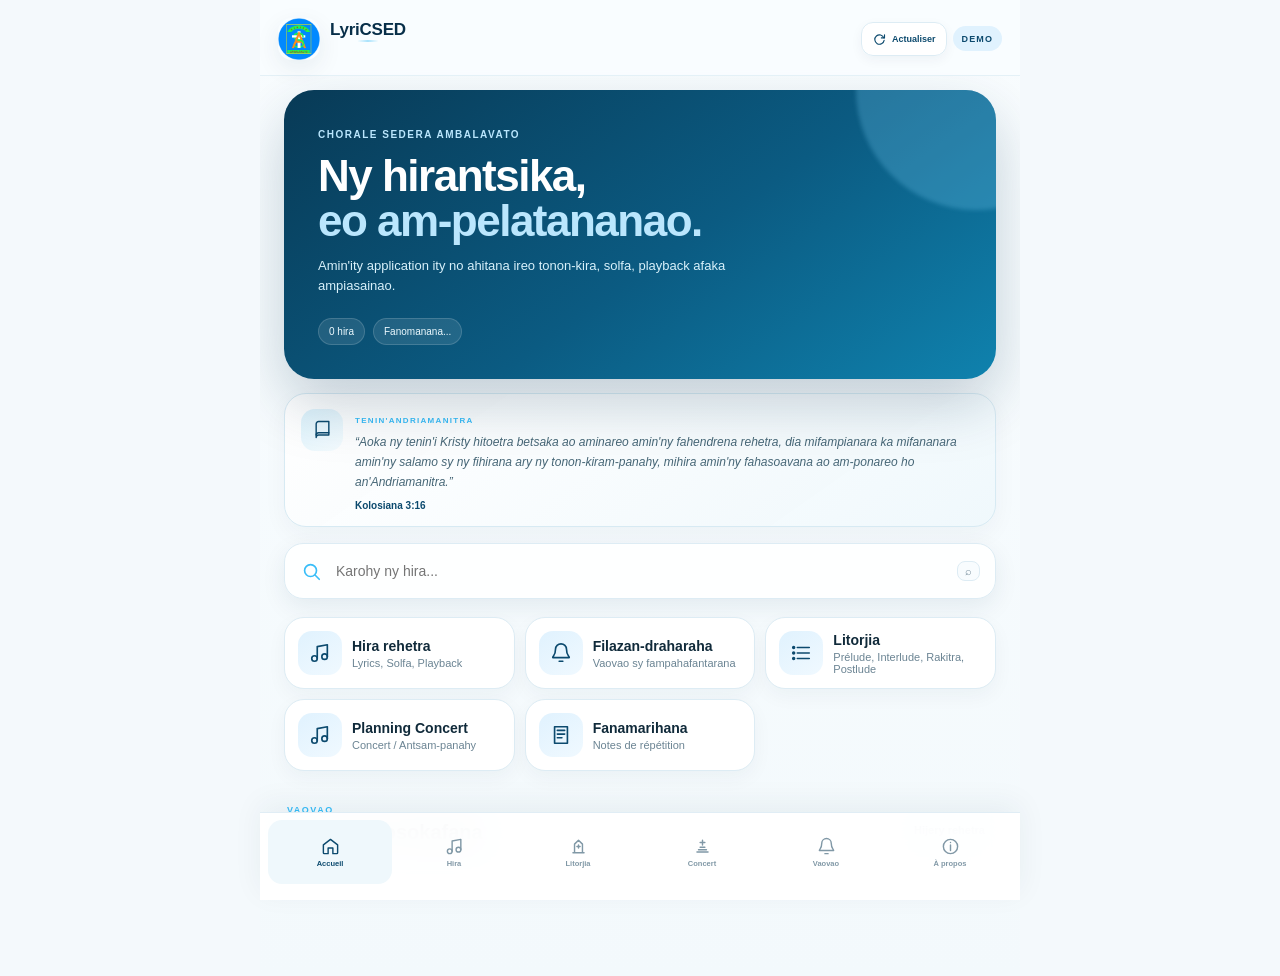
==== commit a38d1421: "Add files via upload" ====
--- a/index.html
+++ b/index.html
@@ -1,3 +1,8 @@
+<!--
+  LyriCSED - VERSION INDEX UNIQUE
+  HTML + CSS + JavaScript sont regroupés dans ce seul fichier.
+  Les contenus lourds/dynamiques restent séparés : images, lyrics, solfa, instrumentals, JSON, manifest et service worker.
+-->
 <!doctype html>
 <html lang="mg">
 <head>
@@ -7,7 +12,685 @@
   <meta name="color-scheme" content="light">
   <title>LyriCSED</title>
   <link rel="manifest" href="manifest.webmanifest">
-  <link rel="stylesheet" href="assets/css/style-v2.css">
+
+  <!-- ============================================================
+       LYRICSED - CSS PRINCIPAL
+       Toutes les modifications visuelles se font ici.
+       ============================================================ -->
+  <style id="lyricsed-inline-style">
+:root{
+  --navy:#082F49;--navy2:#0C4A6E;--sky:#38BDF8;--sky2:#7DD3FC;--ice:#E0F2FE;
+  --bg:#F4F9FC;--card:#FFFFFF;--ink:#102A3A;--muted:#6B8493;--line:#DDECF4;
+  --shadow:0 18px 50px rgba(8,47,73,.10);--shadow-sm:0 8px 24px rgba(8,47,73,.08);
+  --radius:24px;--safe-bottom:max(16px,env(safe-area-inset-bottom));
+}
+*{box-sizing:border-box}html{scroll-behavior:smooth;-webkit-text-size-adjust:100%}body{margin:0;background:var(--bg);color:var(--ink);font-family:-apple-system,BlinkMacSystemFont,"Segoe UI",Roboto,Helvetica,Arial,sans-serif;-webkit-tap-highlight-color:transparent}button,input,textarea{font:inherit}button{cursor:pointer}svg{width:22px;height:22px;fill:none;stroke:currentColor;stroke-width:1.8;stroke-linecap:round;stroke-linejoin:round}.svg-sprite{position:absolute;width:0;height:0;overflow:hidden}.app{min-height:100dvh;max-width:760px;margin:auto;background:linear-gradient(180deg,#F9FDFF 0%,#F3F9FC 100%);position:relative;overflow-x:hidden}.app-header{height:74px;padding:max(12px,env(safe-area-inset-top)) 18px 10px;display:flex;align-items:center;justify-content:space-between;position:sticky;top:0;z-index:40;background:rgba(249,253,255,.82);backdrop-filter:blur(18px);border-bottom:1px solid rgba(221,236,244,.75)}.brand-lockup{display:flex;align-items:center;gap:10px}.brand-mark{width:42px;height:42px;border-radius:14px;object-fit:cover;box-shadow:var(--shadow-sm)}.brand-lockup strong{display:block;font-size:17px;letter-spacing:-.25px}.brand-lockup span{display:block;margin-top:2px;color:var(--muted);font-size:10px}.demo-pill{display:inline-flex;align-items:center;justify-content:center;height:25px;padding:0 9px;border-radius:999px;background:var(--ice);color:var(--navy2);font-size:9px;font-weight:800;letter-spacing:1.1px}.demo-pill.large{height:30px;padding:0 12px}.main-content{padding:14px 16px calc(104px + var(--safe-bottom))}.view{display:none;animation:viewIn .28s ease}.view.active{display:block}@keyframes viewIn{from{opacity:0;transform:translateY(7px)}to{opacity:1;transform:none}}.hero-premium{position:relative;overflow:hidden;padding:26px 22px 22px;border-radius:30px;background:linear-gradient(145deg,#083A56 0%,#0B5B82 55%,#129CCB 130%);color:white;box-shadow:0 24px 60px rgba(8,47,73,.22)}.hero-glow{position:absolute;width:240px;height:240px;border-radius:50%;right:-100px;top:-120px;background:rgba(125,211,252,.25);filter:blur(2px)}.kicker{font-size:10px;letter-spacing:1.5px;font-weight:800;color:#BAE6FD}.hero-premium h1{font-size:clamp(30px,8vw,44px);line-height:1.03;letter-spacing:-1.5px;margin:11px 0 12px;max-width:520px}.hero-premium h1 em{font-style:normal;color:#BAE6FD}.hero-premium p{margin:0;max-width:480px;color:#D8F1FB;font-size:13px;line-height:1.55}.hero-meta{display:flex;gap:8px;flex-wrap:wrap;margin-top:22px}.hero-meta span{padding:7px 10px;border-radius:999px;background:rgba(255,255,255,.10);border:1px solid rgba(255,255,255,.15);font-size:10px;color:#ECF9FE}.search-card{height:56px;margin-top:16px;display:grid;grid-template-columns:24px 1fr auto;align-items:center;gap:10px;padding:0 15px;background:rgba(255,255,255,.94);border:1px solid var(--line);border-radius:19px;box-shadow:var(--shadow-sm)}.search-card svg{color:var(--sky)}.search-card input{width:100%;border:0;outline:0;background:transparent;color:var(--ink);font-size:14px}.search-card kbd{font-family:inherit;border:1px solid var(--line);background:#F8FCFE;color:var(--muted);padding:3px 7px;border-radius:8px;font-size:11px}.quick-grid{display:grid;grid-template-columns:1fr;gap:10px;margin-top:18px}.quick-card{width:100%;border:1px solid var(--line);background:var(--card);border-radius:20px;padding:13px;display:grid;grid-template-columns:44px 1fr 22px;align-items:center;gap:12px;text-align:left;color:var(--ink);box-shadow:0 7px 20px rgba(8,47,73,.045);transition:.2s}.quick-card:active{transform:scale(.985)}.quick-icon{width:44px;height:44px;border-radius:14px;display:grid;place-items:center;background:linear-gradient(145deg,#E0F2FE,#F0F9FF);color:var(--navy2)}.quick-card b{display:block;font-size:14px}.quick-card small{display:block;margin-top:3px;color:var(--muted);font-size:10px}.chev{color:#9AB0BC!important;width:18px!important}.section-head{display:flex;align-items:end;justify-content:space-between;gap:14px;margin:28px 3px 12px}.section-head span,.page-title>span{font-size:9px;letter-spacing:1.5px;font-weight:800;color:var(--sky)}.section-head h2{font-size:20px;margin:4px 0 0}.text-btn{border:0;background:transparent;color:var(--navy2);font-size:11px;font-weight:700;padding:8px}.recent-list{display:grid;gap:9px}.recent-song{display:grid;grid-template-columns:42px 1fr 30px;align-items:center;gap:11px;border:1px solid var(--line);background:white;border-radius:18px;padding:11px;text-align:left;color:var(--ink)}.recent-song .num{width:42px;height:42px;border-radius:13px;background:var(--ice);display:grid;place-items:center;color:var(--navy2);font-size:11px;font-weight:800}.recent-song strong{display:block;font-size:13px}.recent-song span{display:block;margin-top:2px;color:var(--muted);font-size:10px}.page-title{padding:8px 3px 3px}.page-title h1{margin:6px 0 5px;font-size:30px;letter-spacing:-1px}.page-title p{margin:0;color:var(--muted);font-size:12px;line-height:1.55}.chip-row{display:flex;gap:7px;overflow:auto;margin:14px -16px 0;padding:0 16px;scrollbar-width:none}.chip-row::-webkit-scrollbar{display:none}.chip{height:36px;padding:0 13px;border-radius:999px;border:1px solid var(--line);background:#fff;color:var(--muted);white-space:nowrap;font-size:11px;font-weight:700}.chip.active{background:var(--navy2);color:white;border-color:var(--navy2)}.library-meta{display:flex;justify-content:space-between;margin:17px 2px 9px;color:var(--muted);font-size:10px}.song-grid{display:grid;gap:10px}.song-card{position:relative;width:100%;border:1px solid var(--line);border-radius:20px;background:white;padding:14px;display:grid;grid-template-columns:48px 1fr 26px;gap:12px;align-items:center;text-align:left;color:var(--ink);box-shadow:0 6px 18px rgba(8,47,73,.035)}.song-card .song-num{width:48px;height:48px;border-radius:15px;display:grid;place-items:center;background:linear-gradient(145deg,#E0F2FE,#F0F9FF);color:var(--navy2);font-weight:800;font-size:12px}.song-card h3{margin:0;font-size:14px}.song-card p{margin:4px 0 0;color:var(--muted);font-size:10px}.song-tags{display:flex;gap:5px;margin-top:7px}.tiny-tag{padding:3px 6px;border-radius:6px;background:#F0F9FF;color:#0E7490;font-size:8px;font-weight:800}.song-card>.chev{justify-self:end}.song-topbar{display:grid;grid-template-columns:44px 1fr 44px;align-items:center;gap:10px}.circle-btn{width:44px;height:44px;border-radius:15px;border:1px solid var(--line);background:white;color:var(--navy2);display:grid;place-items:center;box-shadow:var(--shadow-sm)}.circle-btn.active{background:#E0F2FE;color:#E11D48}.circle-btn.active svg{fill:currentColor}.song-mini-title{text-align:center;min-width:0}.song-mini-title span{display:block;color:var(--sky);font-size:8px;letter-spacing:1.2px;font-weight:800}.song-mini-title strong{display:block;margin-top:2px;white-space:nowrap;overflow:hidden;text-overflow:ellipsis;font-size:12px}.song-hero{display:grid;grid-template-columns:72px 1fr;gap:15px;align-items:center;margin-top:18px}.song-art{position:relative;width:72px;height:72px;border-radius:22px;background:white;padding:5px;box-shadow:var(--shadow)}.song-art img{width:100%;height:100%;object-fit:cover;border-radius:18px}.playing-bars{display:none;position:absolute;left:7px;right:7px;bottom:7px;height:18px;align-items:flex-end;justify-content:center;gap:3px;border-radius:9px;background:rgba(8,47,73,.80);padding:4px}.playing-bars.active{display:flex}.playing-bars i{display:block;width:2px;background:#7DD3FC;border-radius:2px;animation:bar 1s ease-in-out infinite}.playing-bars i:nth-child(2){animation-delay:.14s}.playing-bars i:nth-child(3){animation-delay:.28s}.playing-bars i:nth-child(4){animation-delay:.42s}@keyframes bar{0%,100%{height:4px}50%{height:11px}}.content-badge{font-size:8px;letter-spacing:1px;color:var(--sky);font-weight:800}.song-heading h1{font-size:25px;line-height:1.08;letter-spacing:-.8px;margin:5px 0 5px}.song-heading p{margin:0;color:var(--muted);font-size:11px}.segmented-tabs{display:grid;grid-template-columns:repeat(3,1fr);gap:5px;margin-top:18px;padding:5px;background:#EAF4F9;border:1px solid #D9EAF2;border-radius:17px}.segment{height:42px;border:0;border-radius:12px;background:transparent;color:#668393;font-size:10px;font-weight:800;display:flex;align-items:center;justify-content:center;gap:5px}.segment svg{width:16px;height:16px}.segment.active{background:white;color:var(--navy2);box-shadow:0 5px 14px rgba(8,47,73,.08)}.song-content-card{margin-top:12px;background:white;border:1px solid var(--line);border-radius:24px;padding:17px;box-shadow:var(--shadow-sm)}.tab-panel{display:none;animation:viewIn .2s ease}.tab-panel.active{display:block}.reader-toolbar{display:flex;justify-content:space-between;align-items:center;margin-bottom:18px;color:var(--muted);font-size:10px}.reader-toolbar>div{display:flex;align-items:center;gap:6px}.reader-toolbar button{width:38px;height:32px;border:0;border-radius:10px;background:var(--ice);color:var(--navy2);font-weight:800}.reader-toolbar>div span{min-width:24px;text-align:center;font-weight:800;color:var(--ink)}.lyrics-text{white-space:pre-line;line-height:1.82;font-size:18px;color:#1B3949}.credits-card{display:none;margin-top:24px;padding:13px;border-radius:14px;background:#F5FAFD;border:1px solid var(--line);white-space:pre-line;color:var(--muted);font-size:10px;line-height:1.5}.solfa-view img{display:block;width:100%;height:auto;border-radius:16px;border:1px solid var(--line)}.empty-panel{text-align:center;padding:32px 12px}.empty-panel.hidden{display:none}.empty-icon{width:58px;height:58px;border-radius:18px;background:var(--ice);color:var(--navy2);display:grid;place-items:center;margin:0 auto 12px}.empty-panel h3{margin:0;font-size:18px}.empty-panel p{margin:6px 0 0;color:var(--muted);font-size:11px}.advanced-player{display:none}.advanced-player.active{display:block}.player-title-row{display:flex;justify-content:space-between;gap:12px;align-items:start}.player-title-row span,.mini-label{display:block;color:var(--sky);font-size:8px;letter-spacing:1.2px;font-weight:800}.player-title-row strong{display:block;margin-top:3px;font-size:15px}.offline-badge{padding:5px 7px!important;border-radius:999px;background:#ECFDF5;color:#047857!important;letter-spacing:0!important;font-size:8px!important}.transport{display:flex;align-items:center;justify-content:center;gap:22px;margin:22px 0 16px}.transport-btn{position:relative;width:46px;height:46px;border:0;background:#EFF8FC;color:var(--navy2);border-radius:50%;display:grid;place-items:center}.transport-btn small{position:absolute;font-size:7px;font-weight:800}.main-play{width:64px;height:64px;border:0;border-radius:50%;background:linear-gradient(145deg,var(--navy2),#0E7490);color:white;display:grid;place-items:center;box-shadow:0 14px 30px rgba(12,74,110,.25)}.main-play svg{width:27px;height:27px}.time-row{display:flex;justify-content:space-between;color:var(--muted);font-size:9px;margin-bottom:6px}.range{width:100%;accent-color:var(--navy2)}.volume-row{display:grid;grid-template-columns:22px 1fr 36px;align-items:center;gap:8px;margin-top:14px;color:var(--muted);font-size:9px}.volume-row svg{width:18px}.loop-card,.markers-card{margin-top:16px;padding:14px;border:1px solid var(--line);background:#F9FCFE;border-radius:17px}.loop-card p,.markers-card p{margin:4px 0 0;color:var(--muted);font-size:9px;line-height:1.45}.loop-controls{display:flex;flex-wrap:wrap;gap:6px;margin-top:12px}.loop-controls button{min-height:34px;padding:0 10px;border-radius:10px;border:1px solid var(--line);background:white;color:var(--navy2);font-size:9px;font-weight:800}.loop-controls button.active{background:var(--navy2);color:white;border-color:var(--navy2)}.loop-controls .ghost-btn{color:var(--muted)}.marker-list{display:flex;flex-wrap:wrap;gap:6px;margin-top:12px}.marker-chip{border:1px solid #CFE5EF;background:white;color:var(--navy2);border-radius:999px;padding:7px 10px;font-size:9px;font-weight:700}.marker-chip small{opacity:.6;margin-left:4px}.marker-add{display:grid;grid-template-columns:1fr auto;gap:7px;margin-top:10px}.marker-add input{min-width:0;border:1px solid var(--line);border-radius:11px;padding:9px 10px;outline:0;background:white;font-size:10px}.marker-add button{border:0;border-radius:11px;background:var(--navy2);color:white;padding:0 10px;font-size:9px;font-weight:800;display:flex;gap:5px;align-items:center}.marker-add button svg{width:14px}.song-note-card,.notes-card{margin-top:12px;background:white;border:1px solid var(--line);border-radius:22px;padding:15px;box-shadow:var(--shadow-sm)}.note-head{display:flex;justify-content:space-between;align-items:start;gap:12px}.note-head span{color:var(--sky);font-size:8px;font-weight:800;letter-spacing:1px}.note-head strong{display:block;margin-top:3px;font-size:13px}.note-head>span{color:#059669;letter-spacing:0}.song-note-card textarea,.notes-card textarea{width:100%;margin-top:12px;border:1px solid var(--line);border-radius:15px;padding:12px;resize:vertical;outline:0;background:#FBFDFE;color:var(--ink);font-size:12px;line-height:1.55}.persistent-player{display:none;position:sticky;top:8px;bottom:auto;z-index:35;margin:10px 0 12px;padding:9px 10px;border-radius:18px;background:rgba(8,47,73,.94);backdrop-filter:blur(14px);color:white;grid-template-columns:1fr 34px 42px 34px;align-items:center;gap:5px;box-shadow:0 15px 35px rgba(8,47,73,.26)}.persistent-player.active{display:grid}.mini-track{display:grid;grid-template-columns:36px 1fr;gap:8px;align-items:center;min-width:0}.mini-track img{width:36px;height:36px;border-radius:11px}.mini-track strong{display:block;white-space:nowrap;overflow:hidden;text-overflow:ellipsis;font-size:10px}.mini-track span{display:block;margin-top:2px;color:#BAE6FD;font-size:8px}.persistent-player button{border:0;background:transparent;color:white;display:grid;place-items:center}.mini-play{width:42px;height:42px!important;border-radius:50%!important;background:#38BDF8!important;color:#082F49!important}.announcement-list{display:grid;gap:10px;margin-top:18px}.announcement-card{border:1px solid var(--line);border-radius:20px;background:white;padding:15px;box-shadow:0 7px 20px rgba(8,47,73,.04)}.announcement-card .date{color:var(--sky);font-size:8px;font-weight:800;letter-spacing:1px}.announcement-card h3{margin:6px 0 5px;font-size:15px}.announcement-card p{margin:0;color:var(--muted);font-size:11px;line-height:1.6;white-space:pre-line}.empty-announcement{padding:34px 14px;text-align:center;border:1px dashed #CFE4EE;border-radius:20px;color:var(--muted);background:white}.empty-announcement svg{width:32px;height:32px;color:var(--sky);margin-bottom:8px}.about-hero{text-align:center;padding:22px 8px}.about-hero img{width:88px;height:88px;border-radius:28px;box-shadow:var(--shadow)}.about-hero .demo-pill{margin-top:14px}.about-hero h1{font-size:32px;margin:11px 0 6px;letter-spacing:-1px}.about-hero p{color:var(--muted);font-size:12px;line-height:1.6;margin:0}.about-card{display:flex;align-items:center;justify-content:space-between;background:white;border:1px solid var(--line);border-radius:20px;padding:14px 15px}.about-card span{display:block;color:var(--muted);font-size:9px}.about-card strong{display:block;margin-top:3px;font-size:14px}.about-card img{width:44px;height:44px;border-radius:14px;object-fit:cover}.about-meta{display:grid;grid-template-columns:repeat(3,1fr);gap:8px;margin-top:10px}.about-meta div{padding:12px 8px;text-align:center;background:white;border:1px solid var(--line);border-radius:16px}.about-meta span{display:block;color:var(--muted);font-size:8px}.about-meta strong{display:block;margin-top:4px;font-size:10px}.bottom-nav{position:fixed;left:50%;transform:translateX(-50%);bottom:0;z-index:60;width:min(760px,100%);height:calc(72px + var(--safe-bottom));padding:7px 8px var(--safe-bottom);display:grid;grid-template-columns:repeat(5,1fr);background:rgba(255,255,255,.94);backdrop-filter:blur(20px);border-top:1px solid rgba(221,236,244,.9);box-shadow:0 -8px 30px rgba(8,47,73,.06)}.nav-item{border:0;background:transparent;color:#8098A6;border-radius:14px;display:flex;flex-direction:column;align-items:center;justify-content:center;gap:3px;font-size:8px;font-weight:700}.nav-item svg{width:20px;height:20px}.nav-item.active{color:var(--navy2);background:#EFF8FC}.song-detail.active~.bottom-nav{}.toast{position:fixed;left:50%;transform:translate(-50%,20px);bottom:calc(88px + var(--safe-bottom));z-index:100;max-width:calc(100% - 40px);padding:9px 13px;border-radius:12px;background:#082F49;color:white;font-size:10px;opacity:0;pointer-events:none;transition:.22s}.toast.show{opacity:1;transform:translate(-50%,0)}#audio{position:absolute;width:1px;height:1px;opacity:.001;pointer-events:none}.loading-line{height:12px;border-radius:6px;background:linear-gradient(90deg,#EEF6FA,#DCEEF5,#EEF6FA);background-size:200% 100%;animation:shimmer 1.2s infinite}@keyframes shimmer{to{background-position:-200% 0}}@media(min-width:620px){.main-content{padding-left:24px;padding-right:24px}.quick-grid{grid-template-columns:repeat(3,1fr)}.quick-card{grid-template-columns:42px 1fr}.quick-card>.chev{display:none}.song-grid{grid-template-columns:1fr 1fr}.hero-premium{padding:34px}.song-content-card{padding:22px}}
+.header-actions{display:flex;align-items:center;gap:7px}
+.update-btn{
+  height:34px;padding:0 10px;border:1px solid var(--line);border-radius:12px;
+  background:rgba(255,255,255,.92);color:var(--navy2);display:flex;align-items:center;
+  justify-content:center;gap:5px;font-size:9px;font-weight:800;box-shadow:0 4px 12px rgba(8,47,73,.05)
+}
+.update-btn svg{width:15px;height:15px}
+.update-btn.loading svg{animation:refreshSpin .7s linear infinite}
+.update-btn:disabled{opacity:.65;cursor:default}
+@keyframes refreshSpin{to{transform:rotate(360deg)}}
+@media(max-width:390px){
+  .update-btn{width:36px;padding:0}
+  .update-btn span{display:none}
+}
+
+
+/* LyriCSED v3 */
+.verse-card{
+  margin-top:14px;padding:15px 16px;border:1px solid #D7EAF3;border-radius:22px;
+  background:linear-gradient(145deg,rgba(255,255,255,.97),rgba(239,248,252,.96));
+  display:grid;grid-template-columns:42px 1fr;gap:12px;align-items:start;
+  box-shadow:0 8px 24px rgba(8,47,73,.045)
+}
+.verse-mark{
+  width:42px;height:42px;border-radius:14px;background:linear-gradient(145deg,#DDF3FC,#F4FBFE);
+  color:var(--navy2);display:grid;place-items:center
+}
+.verse-mark svg{width:19px;height:19px}
+.verse-label{font-size:8px;letter-spacing:1.3px;font-weight:800;color:var(--sky)}
+.verse-card p{margin:6px 0 8px;color:#476777;font-size:11px;line-height:1.65;font-style:italic}
+.verse-card strong{display:block;color:var(--navy2);font-size:10px}
+
+.marker-item{
+  display:inline-flex;align-items:stretch;border:1px solid #CFE5EF;background:#fff;
+  border-radius:999px;overflow:hidden
+}
+.marker-item .marker-chip{
+  border:0;border-radius:0;background:transparent;padding:7px 8px 7px 10px
+}
+.marker-delete{
+  width:28px;border:0;border-left:1px solid #E3EFF4;background:#F8FCFE;color:#78909E;
+  display:grid;place-items:center;padding:0
+}
+.marker-delete svg{width:13px;height:13px}
+.marker-delete:active{background:#FEE2E2;color:#B91C1C}
+
+
+/* LyriCSED v4 - offline first */
+.sync-overlay{
+  position:fixed;inset:0;z-index:9999;background:rgba(4,32,48,.56);
+  backdrop-filter:blur(10px);-webkit-backdrop-filter:blur(10px);
+  display:grid;place-items:center;padding:22px
+}
+.sync-overlay.hidden{display:none}
+.sync-modal{
+  width:min(100%,360px);background:rgba(255,255,255,.98);border:1px solid rgba(255,255,255,.75);
+  border-radius:28px;padding:24px;box-shadow:0 28px 80px rgba(5,47,73,.25);text-align:center
+}
+.sync-logo{
+  width:66px;height:66px;margin:0 auto 12px;border-radius:20px;background:#EFF9FD;
+  display:grid;place-items:center;box-shadow:inset 0 0 0 1px #D7ECF5
+}
+.sync-logo img{width:48px;height:48px;object-fit:contain}
+.sync-kicker{font-size:8px;letter-spacing:1.6px;font-weight:900;color:#2A8AB8}
+.sync-modal h2{margin:7px 0 7px;color:var(--navy2);font-size:20px}
+.sync-modal p{margin:0 auto;color:#66808F;font-size:11px;line-height:1.6;max-width:290px}
+.sync-progress{height:8px;background:#E7F2F7;border-radius:999px;overflow:hidden;margin:20px 0 8px}
+.sync-progress i{
+  display:block;width:0;height:100%;border-radius:inherit;
+  background:linear-gradient(90deg,#38A9DC,#0C628D);transition:width .25s ease
+}
+.sync-meta{display:flex;justify-content:space-between;color:#718A97;font-size:9px;font-weight:800}
+.sync-retry{
+  margin-top:18px;border:0;border-radius:14px;background:#0C4A6E;color:white;
+  padding:11px 16px;font-size:11px;font-weight:800
+}
+.sync-retry.hidden{display:none}
+
+
+/* LyriCSED v5 - Playlists & Planning */
+.planner-switch{
+  display:grid;grid-template-columns:1fr 1fr;gap:5px;margin:16px 0 14px;padding:5px;
+  border:1px solid var(--line);border-radius:17px;background:#EFF7FA
+}
+.planner-tab{min-height:42px;border:0;border-radius:13px;background:transparent;color:#6E8794;font-size:10px;font-weight:800;padding:8px}
+.planner-tab.active{background:#fff;color:var(--navy2);box-shadow:0 5px 14px rgba(8,47,73,.07)}
+.planner-panel{display:none}.planner-panel.active{display:block}
+.planner-intro{padding:18px;border-radius:22px;background:linear-gradient(145deg,#083A56,#0B668F);color:white;margin-bottom:13px;box-shadow:0 14px 34px rgba(8,47,73,.16)}
+.planner-intro .mini-label{color:#BAE6FD}.planner-intro h2{margin:5px 0 7px;font-size:19px}.planner-intro p{margin:0;color:#D8F1FB;font-size:10px;line-height:1.55}
+.playlist-section{border:1px solid var(--line);border-radius:22px;background:#fff;padding:13px;margin:10px 0;box-shadow:0 7px 22px rgba(8,47,73,.045)}
+.playlist-section-head{display:flex;align-items:center;justify-content:space-between;gap:10px}
+.playlist-section-head>div{display:flex;align-items:center;gap:10px;min-width:0}
+.playlist-section-head>div>span{width:34px;height:34px;border-radius:11px;background:#E8F6FC;color:var(--navy2);display:grid;place-items:center;font-size:10px;font-weight:900;flex:0 0 auto}
+.playlist-section-head h3{margin:0;color:var(--ink);font-size:13px}.playlist-section-head p{margin:3px 0 0;color:var(--muted);font-size:8px}
+.section-play{height:34px;border:1px solid #D9EBF3;border-radius:11px;background:#F6FBFD;color:var(--navy2);display:flex;align-items:center;gap:5px;padding:0 9px;font-size:8px;font-weight:800}
+.section-play svg{width:13px;height:13px}
+.playlist-items{display:grid;gap:7px;margin-top:11px}
+.playlist-empty{border:1px dashed #D6E7EE;border-radius:13px;padding:12px;color:#8AA0AB;font-size:9px;text-align:center;background:#FAFDFE}
+.playlist-track{display:grid;grid-template-columns:30px 1fr auto;align-items:center;gap:9px;padding:8px;border-radius:14px;background:#F7FBFD;border:1px solid #E5F0F4}
+.playlist-track-num{width:30px;height:30px;border-radius:10px;background:#fff;color:var(--navy2);display:grid;place-items:center;font-size:8px;font-weight:900}
+.playlist-track-copy{min-width:0}.playlist-track-copy strong{display:block;white-space:nowrap;overflow:hidden;text-overflow:ellipsis;font-size:10px;color:var(--ink)}
+.playlist-track-copy span{display:block;margin-top:2px;color:#8298A3;font-size:7px;white-space:nowrap;overflow:hidden;text-overflow:ellipsis}
+.playlist-track-actions{display:flex;align-items:center;gap:3px}.playlist-track-actions button{width:28px;height:28px;border:0;border-radius:9px;background:#fff;color:#6F8793;display:grid;place-items:center}
+.playlist-track-actions button svg{width:13px;height:13px}.playlist-track-actions .remove-track{color:#B45353}
+.playlist-add-row{display:grid;grid-template-columns:1fr 1fr;gap:7px;margin-top:10px}
+.playlist-add-row button{min-height:38px;border:1px solid #D9EAF1;border-radius:12px;background:#fff;color:var(--navy2);display:flex;align-items:center;justify-content:center;gap:6px;font-size:9px;font-weight:800}
+.playlist-add-row button svg{width:15px;height:15px}
+.play-event-btn{width:100%;border:0;border-radius:19px;background:linear-gradient(135deg,#0B5B82,#1598C4);color:white;padding:13px 16px;margin:13px 0 8px;display:grid;grid-template-columns:42px 1fr;gap:11px;align-items:center;text-align:left;box-shadow:0 12px 28px rgba(11,91,130,.18)}
+.play-event-btn>svg{width:42px;height:42px;padding:11px;border-radius:14px;background:rgba(255,255,255,.13)}
+.play-event-btn strong{display:block;font-size:12px}.play-event-btn small{display:block;margin-top:3px;color:#D5EEF7;font-size:8px}
+.event-player{display:none;position:sticky;top:8px;z-index:35;margin:13px 0;padding:14px;border-radius:22px;background:rgba(7,51,74,.97);color:white;box-shadow:0 18px 44px rgba(5,47,73,.24);backdrop-filter:blur(18px)}
+.event-player.active{display:block}
+.event-player-head{display:flex;justify-content:space-between;align-items:center;gap:10px}.event-player-head>div{min-width:0}
+.event-player-head span{display:block;font-size:7px;letter-spacing:1.2px;font-weight:800;color:#8FD6F3}.event-player-head strong{display:block;margin-top:3px;font-size:12px;white-space:nowrap;overflow:hidden;text-overflow:ellipsis}
+.event-stop{width:30px;height:30px;border:0;border-radius:10px;background:rgba(255,255,255,.10);color:white;display:grid;place-items:center}.event-stop svg{width:14px;height:14px}
+.event-player-controls{display:flex;align-items:center;justify-content:center;gap:20px;margin:15px 0 10px}.event-player-controls button{width:38px;height:38px;border:0;border-radius:50%;background:rgba(255,255,255,.10);color:white;display:grid;place-items:center}
+.event-player-controls button svg{width:17px;height:17px}.event-player-controls .event-main-play{width:52px;height:52px;background:#fff;color:#0B5B82}.event-player-controls .event-main-play svg{width:22px;height:22px}
+.event-time-row{display:flex;justify-content:space-between;font-size:8px;color:#C7E8F4;margin-bottom:3px}.event-player .range{accent-color:#7DD3FC}
+.event-volume{display:grid;grid-template-columns:20px 1fr 36px;align-items:center;gap:7px;margin-top:9px;color:#C7E8F4;font-size:8px}.event-volume svg{width:15px;height:15px}
+.event-queue-meta{display:flex;justify-content:space-between;gap:10px;margin-top:9px;padding-top:9px;border-top:1px solid rgba(255,255,255,.10);font-size:7px;color:#99D7EF}
+.playlist-storage-note{display:grid;grid-template-columns:34px 1fr;gap:10px;align-items:start;margin-top:14px;padding:13px;border-radius:17px;background:#EFF9FD;color:#51717F}
+.playlist-storage-note>svg{width:34px;height:34px;padding:8px;border-radius:11px;background:#fff;color:var(--navy2)}.playlist-storage-note strong{font-size:10px;color:var(--navy2)}.playlist-storage-note p{margin:3px 0 0;font-size:8px;line-height:1.5}
+.picker-overlay{position:fixed;inset:0;z-index:500;background:rgba(5,38,55,.48);backdrop-filter:blur(7px);display:flex;align-items:flex-end;justify-content:center}
+.picker-overlay.hidden{display:none}.picker-sheet{width:min(760px,100%);max-height:78vh;background:#F8FCFE;border-radius:26px 26px 0 0;padding:16px 16px calc(20px + var(--safe-bottom));box-shadow:0 -20px 60px rgba(5,38,55,.2);overflow:auto}
+.picker-head{display:flex;justify-content:space-between;align-items:center}.picker-head span{font-size:8px;letter-spacing:1.4px;font-weight:900;color:var(--sky)}.picker-head h2{font-size:18px;margin:3px 0 0}.picker-head button{width:36px;height:36px;border:0;border-radius:12px;background:#EAF5F9;color:var(--navy2);display:grid;place-items:center}.picker-head button svg{width:15px;height:15px}
+.picker-search{margin-top:13px}.picker-list{display:grid;gap:7px;margin-top:10px}
+.picker-song{width:100%;border:1px solid #E0EDF2;border-radius:14px;background:#fff;padding:10px;display:grid;grid-template-columns:34px 1fr 30px;align-items:center;gap:9px;text-align:left}
+.picker-song .picker-num{width:34px;height:34px;border-radius:11px;background:#EAF7FC;color:var(--navy2);display:grid;place-items:center;font-size:8px;font-weight:900}.picker-song strong{display:block;font-size:10px;color:var(--ink)}.picker-song small{display:block;margin-top:2px;color:var(--muted);font-size:8px}.picker-song>svg{width:17px;height:17px;color:#7CA1B2}
+.file-picker-hidden,#playlistAudio{position:absolute;width:1px;height:1px;opacity:.001;pointer-events:none}
+@media(max-width:390px){
+  .playlist-track{grid-template-columns:28px 1fr auto}.playlist-track-actions button{width:25px;height:25px}
+}
+
+
+/* LyriCSED v6 - Liturgie & Concert séparés */
+.app-header{
+  position:sticky!important;
+  top:0!important;
+  z-index:90!important;
+  min-height:76px;
+}
+.header-actions{gap:6px;min-width:0}
+.header-playback{
+  max-width:190px;height:40px;padding:4px 6px 4px 4px;border:1px solid #CFE5EF;border-radius:14px;
+  background:rgba(255,255,255,.96);display:flex;align-items:center;gap:6px;color:var(--navy2);
+  box-shadow:0 6px 18px rgba(8,47,73,.07);min-width:0
+}
+.header-playback.hidden{display:none}
+.header-disc{
+  width:30px;height:30px;border-radius:50%;display:grid;place-items:center;flex:0 0 auto;
+  background:#E8F7FC;overflow:hidden;box-shadow:inset 0 0 0 1px #D2EAF3
+}
+.header-disc img{width:24px;height:24px;border-radius:50%;object-fit:cover}
+.header-playback.playing .header-disc{animation:discSpin 2.4s linear infinite}
+.header-playback.waiting .header-disc{animation:none;opacity:.75}
+@keyframes discSpin{to{transform:rotate(360deg)}}
+.header-playback-copy{display:block;min-width:0;text-align:left;flex:1}
+.header-playback-copy small{display:block;font-size:7px;letter-spacing:.9px;color:#4096BA;font-weight:900}
+.header-playback-copy strong{display:block;font-size:9px;white-space:nowrap;overflow:hidden;text-overflow:ellipsis}
+.header-playback-toggle{
+  width:27px;height:27px;border-radius:9px;background:#EAF7FC;display:grid;place-items:center;flex:0 0 auto
+}
+.header-playback-toggle svg{width:13px;height:13px}
+
+.global-event-player{
+  display:none;position:sticky;top:76px;z-index:70;margin:0 auto;
+  width:min(760px,100%);padding:12px 16px 13px;
+  background:linear-gradient(145deg,rgba(7,51,74,.985),rgba(10,83,117,.985));
+  color:#fff;box-shadow:0 14px 32px rgba(5,47,73,.20);backdrop-filter:blur(18px)
+}
+.global-event-player.active{display:block}
+.global-event-player .event-player-head strong{font-size:14px}
+.global-event-player .event-player-head small{display:block;margin-top:4px;color:#BFE7F6;font-size:9px;white-space:nowrap;overflow:hidden;text-overflow:ellipsis}
+.global-event-player .event-player-controls{margin:10px 0 7px}
+.global-event-player .event-main-play{width:48px;height:48px}
+.global-event-player .event-volume{margin-top:7px}
+.global-event-player .event-queue-meta{font-size:9px}
+
+.event-countdown{
+  margin-top:10px;padding:10px 11px;border-radius:14px;background:rgba(255,255,255,.10);
+  display:flex;align-items:center;justify-content:space-between;gap:10px
+}
+.event-countdown.hidden{display:none}
+.event-countdown span{display:block;color:#A8DDF1;font-size:7px;letter-spacing:1px;font-weight:900}
+.event-countdown strong{display:block;margin-top:2px;font-size:13px}
+.event-countdown button{
+  border:0;border-radius:11px;background:#fff;color:#0B5B82;padding:9px 10px;font-size:9px;font-weight:900
+}
+.up-next{margin-top:10px;padding-top:10px;border-top:1px solid rgba(255,255,255,.11)}
+.up-next>span{display:block;color:#89D5F1;font-size:7px;letter-spacing:1.1px;font-weight:900;margin-bottom:5px}
+#eventUpcomingList{display:grid;gap:4px}
+#eventUpcomingList>small{font-size:8px;color:#B9DDEB}
+.up-next-item{display:grid;grid-template-columns:24px 1fr;align-items:center;gap:7px}
+.up-next-item span{
+  width:24px;height:22px;border-radius:7px;background:rgba(255,255,255,.10);
+  display:grid;place-items:center;color:#CDECF7;font-size:7px;font-weight:900
+}
+.up-next-item strong{font-size:9px;white-space:nowrap;overflow:hidden;text-overflow:ellipsis}
+
+.delay-settings{
+  margin:15px 0 13px;padding:14px;border:1px solid var(--line);border-radius:20px;background:#fff;
+  display:grid;grid-template-columns:1fr auto;align-items:center;gap:10px;box-shadow:0 7px 20px rgba(8,47,73,.04)
+}
+.delay-settings>div:first-child{min-width:0}
+.delay-settings .mini-label{display:block;color:#2997C3;font-size:9px;letter-spacing:1px;font-weight:900}
+.delay-settings strong{display:block;margin-top:4px;font-size:13px}
+.delay-settings select{
+  min-height:38px;border:1px solid #D4E8F0;border-radius:12px;background:#F8FCFE;color:var(--navy2);
+  padding:0 9px;font-size:10px;font-weight:800
+}
+.custom-delay{grid-column:1/-1;display:flex;align-items:center;gap:8px;padding-top:4px}
+.custom-delay.hidden{display:none}
+.custom-delay input{
+  width:92px;height:38px;border:1px solid #D4E8F0;border-radius:12px;padding:0 10px;outline:0;
+  font-size:12px;color:var(--ink);background:#fff
+}
+.custom-delay span{font-size:10px;color:var(--muted)}
+
+.playlist-section-head h3{font-size:15px}
+.playlist-section-head p{font-size:10px;line-height:1.35}
+.section-play{font-size:10px;min-height:36px}
+.playlist-empty{font-size:11px}
+.playlist-track{grid-template-columns:32px minmax(0,1fr) auto;padding:10px;gap:10px}
+.playlist-track-num{width:32px;height:32px;font-size:9px}
+.playlist-track-copy strong{font-size:12px}
+.playlist-track-copy>span{font-size:9px}
+.playlist-track-actions button{width:31px;height:31px}
+.playlist-add-row button{min-height:42px;font-size:10px}
+.play-event-btn strong{font-size:13px}.play-event-btn small{font-size:9px;line-height:1.35}
+
+.track-delay{display:flex;align-items:center;gap:6px;margin-top:7px}
+.track-delay>span{font-size:8px!important;color:#6D8794!important;font-weight:800}
+.track-delay select{
+  height:28px;border:1px solid #D8E9F0;border-radius:9px;background:#fff;color:#345D70;
+  padding:0 6px;font-size:8px;font-weight:800
+}
+
+.bottom-nav{grid-template-columns:repeat(6,1fr)}
+.nav-item{font-size:7.5px}
+.nav-item svg{width:19px;height:19px}
+
+.reader-toolbar{align-items:center}
+.font-controls{display:flex!important;align-items:center!important;gap:7px!important}
+.font-control{
+  width:38px!important;height:38px!important;border:1px solid #D3E7EF!important;border-radius:12px!important;
+  background:linear-gradient(145deg,#fff,#EEF8FC)!important;color:var(--navy2)!important;
+  display:flex!important;align-items:center!important;justify-content:center!important;gap:1px!important;
+  box-shadow:0 5px 14px rgba(8,47,73,.06)!important
+}
+.font-control svg{width:12px;height:12px}
+.font-control span{font-size:10px!important;font-weight:900!important;color:inherit!important}
+.font-control:active{transform:scale(.94)}
+.font-size-pill{
+  min-width:34px;height:30px;padding:0 8px;border-radius:999px;background:#EAF6FB;
+  display:grid!important;place-items:center;color:var(--navy2)!important;font-size:10px!important;font-weight:900
+}
+
+/* Better global phone readability */
+.page-title p{font-size:13px}
+.quick-card small{font-size:11px}
+.song-card p{font-size:11px}
+.song-card h3{font-size:15px}
+.planner-intro p{font-size:11px}
+.playlist-storage-note p{font-size:10px!important}
+.verse-card p{font-size:12px}
+
+.mini-player-overlay{
+  position:fixed;inset:0;z-index:800;background:rgba(5,38,55,.48);backdrop-filter:blur(8px);
+  display:flex;align-items:flex-end;justify-content:center
+}
+.mini-player-overlay.hidden{display:none}
+.mini-player-sheet{
+  width:min(760px,100%);padding:18px 18px calc(20px + var(--safe-bottom));
+  border-radius:28px 28px 0 0;background:#F9FDFF;box-shadow:0 -20px 60px rgba(5,38,55,.23)
+}
+.mini-player-sheet-head{display:flex;align-items:flex-start;justify-content:space-between;gap:14px}
+.mini-player-sheet-head>div{min-width:0}
+.mini-player-sheet-head span{display:block;color:#3098C2;font-size:8px;letter-spacing:1.2px;font-weight:900}
+.mini-player-sheet-head strong{display:block;margin-top:4px;font-size:17px;white-space:nowrap;overflow:hidden;text-overflow:ellipsis}
+.mini-player-sheet-head small{display:block;margin-top:4px;color:var(--muted);font-size:10px;white-space:nowrap;overflow:hidden;text-overflow:ellipsis}
+.mini-player-sheet-head>button{
+  width:36px;height:36px;border:0;border-radius:12px;background:#EAF5F9;color:var(--navy2);display:grid;place-items:center
+}
+.mini-global-controls{display:flex;align-items:center;justify-content:center;gap:22px;margin:24px 0 16px}
+.mini-global-controls button{
+  width:46px;height:46px;border:0;border-radius:50%;background:#E8F5FA;color:var(--navy2);display:grid;place-items:center
+}
+.mini-global-controls .mini-global-main{
+  width:62px;height:62px;background:linear-gradient(145deg,#0B5B82,#1598C4);color:#fff;box-shadow:0 12px 28px rgba(11,91,130,.22)
+}
+.mini-return-player{
+  width:100%;min-height:44px;border:1px solid #D3E7EF;border-radius:14px;background:#fff;color:var(--navy2);
+  font-size:11px;font-weight:900
+}
+
+@media(max-width:520px){
+  .brand-lockup span{display:none}
+  .header-playback{max-width:145px}
+  .header-playback-copy small{display:none}
+  .update-btn{width:34px;padding:0}
+  .update-btn span{display:none}
+  .demo-pill{display:none}
+  .global-event-player{top:74px}
+}
+@media(max-width:390px){
+  .header-playback{max-width:132px}
+  .header-playback-copy strong{font-size:8px}
+  .playlist-track-actions{gap:2px}
+  .playlist-track-actions button{width:29px;height:29px}
+  .delay-settings{grid-template-columns:1fr}
+  .delay-settings select{width:100%}
+  .nav-item span{font-size:7px}
+}
+
+
+/* LyriCSED v8 - fusion complète, zoom HTML et lecteur compact */
+.segment.disabled,.segment:disabled{opacity:.38;pointer-events:none;filter:grayscale(.35)}
+.reader-zoom-bar{
+  margin:10px 0 12px;padding:9px 10px;border:1px solid #D8EAF2;border-radius:16px;background:rgba(255,255,255,.94);
+  display:flex;align-items:center;justify-content:space-between;gap:10px;box-shadow:0 6px 18px rgba(8,47,73,.04)
+}
+.reader-zoom-bar.hidden{display:none}
+.reader-zoom-bar>span{display:flex;align-items:center;gap:6px;color:#64808D;font-size:10px;font-weight:800}
+.reader-zoom-bar>span svg{width:15px;height:15px;color:#1689B5}
+.reader-zoom-actions{display:flex;align-items:center;gap:5px}
+.reader-zoom-actions button{
+  min-width:36px;height:34px;border:1px solid #D5E7EF;border-radius:11px;background:linear-gradient(145deg,#fff,#EFF8FC);
+  color:#0B536F;display:flex;align-items:center;justify-content:center;gap:5px;box-shadow:0 4px 11px rgba(8,47,73,.05);transition:.14s
+}
+.reader-zoom-actions button:active{transform:scale(.93);background:#E3F4FB}
+.reader-zoom-actions button svg{width:15px;height:15px}
+.reader-zoom-actions .zoom-reset{min-width:68px;padding:0 8px}
+.reader-zoom-actions .zoom-reset strong{font-size:9px}
+.solfa-view{overflow:auto;-webkit-overflow-scrolling:touch;padding-bottom:4px}
+.solfa-view img{transition:width .18s ease;margin:0 auto}
+
+/* Compact player, always separated above Liturgie/Concert */
+.global-event-player{
+  padding:9px 12px 10px!important;border-radius:0 0 18px 18px;background:linear-gradient(145deg,rgba(6,54,78,.99),rgba(7,101,139,.99))!important
+}
+.global-event-player .event-player-head{position:relative;padding-right:122px;min-height:36px}
+.global-event-player .event-player-head>div{min-width:0}
+.global-event-player .event-player-head>div>span{font-size:7px!important}
+.global-event-player .event-player-head strong{display:block;font-size:12px!important;white-space:nowrap;overflow:hidden;text-overflow:ellipsis}
+.global-event-player .event-player-head small{font-size:8px!important;margin-top:2px!important}
+.global-event-player .event-stop{position:absolute;right:0;top:1px;width:29px;height:29px}
+.global-event-player .event-player-controls{position:absolute;right:35px;top:8px;margin:0!important;gap:3px!important}
+.global-event-player .event-player-controls button{width:28px;height:28px}
+.global-event-player .event-player-controls .event-main-play{width:34px!important;height:34px!important}
+.global-event-player .event-time-row{font-size:8px;margin-top:6px;margin-bottom:3px}
+.global-event-player .range{height:4px}
+.global-event-player .event-volume{display:grid;grid-template-columns:16px 1fr 34px;gap:5px;margin-top:4px!important;font-size:8px}
+.global-event-player .event-volume svg{width:14px}
+.global-event-player .event-countdown{margin-top:6px;padding:7px 8px;border-radius:11px}
+.global-event-player .event-countdown span{font-size:6px}.global-event-player .event-countdown strong{font-size:11px}
+.global-event-player .event-countdown button{padding:7px 8px;font-size:8px;border-radius:9px}
+.global-event-player .up-next{margin-top:6px;padding-top:6px}
+.global-event-player .up-next>span{font-size:6px;margin-bottom:3px}
+.global-event-player #eventUpcomingList{display:flex;gap:5px;overflow:auto;padding-bottom:1px}
+.global-event-player .up-next-item{flex:0 0 auto;display:flex;gap:5px;max-width:180px;padding:4px 7px;border-radius:9px;background:rgba(255,255,255,.08)}
+.global-event-player .up-next-item span{width:18px;height:18px;border-radius:6px;font-size:6px}
+.global-event-player .up-next-item strong{font-size:8px;max-width:130px}
+.global-event-player .event-queue-meta{margin-top:5px;font-size:7px!important}
+
+/* Header playback indicator: compact, visible for song playback and event playlist */
+.header-playback{max-width:170px!important}
+.header-playback-copy strong{font-size:9px!important}
+.header-playback.playing .header-disc{animation:discSpin 2.1s linear infinite}
+.header-playback:not(.playing) .header-disc{animation-play-state:paused}
+
+/* About links */
+.about-link{text-decoration:none;color:inherit;cursor:pointer}
+.about-link-icon{width:42px;height:42px;border-radius:14px;background:#EEF8FC;color:#0B668F;display:grid!important;place-items:center}
+.about-link-icon svg{width:19px;height:19px}
+.about-socials{display:grid;gap:8px;margin-top:10px}
+.social-link{min-height:48px;border:1px solid var(--line);border-radius:16px;background:#fff;color:var(--navy2);display:flex;align-items:center;gap:11px;padding:0 13px;text-align:left;box-shadow:0 5px 14px rgba(8,47,73,.035)}
+.social-link svg{width:20px;height:20px;color:#1877F2;fill:currentColor;stroke:none}
+.social-link strong{font-size:11px}
+.pending-social{opacity:.72}
+
+/* Readability */
+.song-card p,.playlist-track-copy>span,.quick-card small,.about-hero p{font-size:11px!important}
+.song-card h3{font-size:15px!important}
+.lyrics-text{line-height:1.78}
+
+@media(max-width:420px){
+  .header-playback{max-width:128px!important}
+  .reader-zoom-bar>span{font-size:9px}
+  .reader-zoom-actions button{min-width:34px;height:32px}
+  .global-event-player .event-player-head{padding-right:112px}
+}
+
+
+/* LyriCSED v9 - comptes officiels */
+.about-social-heading{
+  margin-top:16px;padding:0 3px 4px;display:flex;align-items:end;justify-content:space-between;gap:12px
+}
+.about-social-heading span{
+  font-size:8px;letter-spacing:1.2px;font-weight:900;color:#3497BC
+}
+.about-social-heading strong{
+  font-size:10px;color:var(--navy2);text-align:right
+}
+.social-link{text-decoration:none}
+.social-link:active{transform:scale(.985)}
+
+
+/* LyriCSED v11 - lecteur audio global */
+.header-mini-time{display:block;margin-top:1px;font-size:7px;color:#6A8794;font-weight:800;white-space:nowrap}
+.mini-global-progress{margin-top:16px}
+.mini-global-time{display:flex;justify-content:space-between;margin-bottom:6px;color:#66808F;font-size:9px;font-weight:800}
+.mini-global-progress .range{width:100%}
+.mini-global-controls button:disabled,.event-player-controls button:disabled{opacity:.32;pointer-events:none}
+.tiny-tag.muted{opacity:.6}
+.playlist-section-icon{width:44px!important;height:44px!important;border-radius:14px!important;display:grid!important;place-items:center!important;background:#E9F6FB!important;color:#0B658E!important}
+.playlist-section-icon svg{width:21px;height:21px}
+
+/* Concert : trois accents distincts mais sobres */
+#concertView .playlist-section[data-playlist-section="part1"]{border-color:#B9E5EC;box-shadow:0 8px 24px rgba(14,138,168,.08)}
+#concertView .playlist-section[data-playlist-section="part1"] .playlist-section-icon{background:#E4F7FA!important;color:#0E8AA8!important}
+#concertView .playlist-section[data-playlist-section="part1"] h3{color:#0A718B}
+#concertView .playlist-section[data-playlist-section="part1"] .section-play{color:#0A718B;border-color:#B9E5EC}
+#concertView .playlist-section[data-playlist-section="part2"]{border-color:#F1D7A7;box-shadow:0 8px 24px rgba(193,126,19,.07)}
+#concertView .playlist-section[data-playlist-section="part2"] .playlist-section-icon{background:#FFF4DF!important;color:#B97812!important}
+#concertView .playlist-section[data-playlist-section="part2"] h3{color:#99620D}
+#concertView .playlist-section[data-playlist-section="part2"] .section-play{color:#99620D;border-color:#F1D7A7}
+#concertView .playlist-section[data-playlist-section="part3"]{border-color:#DCCCF2;box-shadow:0 8px 24px rgba(112,78,166,.07)}
+#concertView .playlist-section[data-playlist-section="part3"] .playlist-section-icon{background:#F2EBFC!important;color:#7552A8!important}
+#concertView .playlist-section[data-playlist-section="part3"] h3{color:#62458F}
+#concertView .playlist-section[data-playlist-section="part3"] .section-play{color:#62458F;border-color:#DCCCF2}
+
+/* Lecteur compact au-dessus des playlists */
+.global-event-player{padding-top:10px!important;padding-bottom:10px!important}
+.global-event-player .event-player-controls{margin:7px 0 5px!important}
+.global-event-player .event-main-play{width:44px!important;height:44px!important}
+.global-event-player .up-next{margin-top:7px!important;padding-top:7px!important}
+.global-event-player .event-countdown{margin-top:7px!important;padding:8px 10px!important}
+
+/* Normal-case visual labels */
+.page-title>span,.mini-label,.playlist-section-head h3{text-transform:none!important;letter-spacing:.3px}
+
+@media(max-width:420px){
+  .header-playback{max-width:150px!important}
+  .header-mini-time{font-size:6.5px}
+  .global-event-player{padding-left:12px!important;padding-right:12px!important}
+}
+
+.page-icon-label{display:inline-flex!important;align-items:center;gap:6px}
+.page-icon-label svg{width:14px;height:14px}
+
+
+/* LyriCSED v12 - contenu Hira adaptatif */
+.segmented-tabs[data-count="1"]{grid-template-columns:1fr}
+.segmented-tabs[data-count="2"]{grid-template-columns:repeat(2,1fr)}
+.segmented-tabs[data-count="3"]{grid-template-columns:repeat(3,1fr)}
+.segmented-tabs.no-tabs{display:none}
+.segment[hidden]{display:none!important}
+
+.tiny-tag.lyrics{background:#EAF7FC;color:#11658A}
+.tiny-tag.instrumental{background:#EDF7F1;color:#2B7651}
+.tiny-tag.solfa{background:#F2EEFC;color:#674AA0}
+
+/* LyriCSED v12 - dialogues intégrés */
+.native-choice-overlay{
+  position:fixed;inset:0;z-index:12000;
+  display:flex;align-items:flex-end;justify-content:center;
+  padding:18px;
+  background:rgba(5,37,54,.48);
+  backdrop-filter:blur(8px);
+  -webkit-backdrop-filter:blur(8px)
+}
+.native-choice-overlay.hidden{display:none}
+.native-choice-sheet{
+  width:min(100%,430px);
+  padding:22px;
+  border:1px solid rgba(255,255,255,.75);
+  border-radius:28px;
+  background:rgba(250,253,255,.99);
+  box-shadow:0 24px 70px rgba(5,38,55,.24);
+  text-align:center
+}
+.native-choice-sheet.compact{max-width:390px}
+.native-choice-icon{
+  width:52px;height:52px;margin:0 auto 10px;
+  border-radius:17px;
+  display:grid;place-items:center;
+  background:#EAF6FB;color:#0D668F
+}
+.native-choice-icon.facebook{
+  background:#EAF1FF;color:#1877F2
+}
+.native-choice-icon svg{width:23px;height:23px}
+.native-choice-kicker{
+  display:block;
+  color:#3E91B5;
+  font-size:8px;
+  letter-spacing:1.4px;
+  font-weight:900
+}
+.native-choice-sheet h3{
+  margin:6px 0 5px;
+  color:var(--navy2);
+  font-size:18px;
+  line-height:1.35
+}
+.native-choice-sheet>p{
+  margin:0 auto 16px;
+  max-width:330px;
+  color:#6A8491;
+  font-size:11px;
+  line-height:1.55
+}
+.native-choice-actions{display:grid;gap:9px;margin-top:15px}
+.native-choice-actions button{
+  width:100%;min-height:58px;
+  border-radius:17px;
+  display:grid;grid-template-columns:38px 1fr;
+  align-items:center;gap:10px;
+  padding:9px 12px;
+  text-align:left
+}
+.native-choice-actions button>svg{
+  width:20px;height:20px;justify-self:center
+}
+.native-choice-actions button span{min-width:0}
+.native-choice-actions button strong{
+  display:block;font-size:11px
+}
+.native-choice-actions button small{
+  display:block;margin-top:3px;
+  color:#6F8792;font-size:9px;line-height:1.35
+}
+.native-choice-primary{
+  border:0;background:linear-gradient(145deg,#0C6D98,#159BC7);color:#fff;
+  box-shadow:0 9px 22px rgba(12,109,152,.18)
+}
+.native-choice-primary small{color:#DDF5FF!important}
+.native-choice-secondary{
+  border:1px solid #CFE2EB;background:#fff;color:var(--navy2)
+}
+.native-choice-cancel{
+  margin-top:10px;border:0;background:transparent;color:#718895;
+  min-height:38px;font-size:10px;font-weight:800
+}
+.exit-choice-actions{
+  display:grid;grid-template-columns:1fr 1fr;gap:9px;margin-top:16px
+}
+.exit-choice-actions button{
+  min-height:44px;border-radius:14px;font-size:11px;font-weight:900
+}
+.exit-cancel{
+  border:1px solid #D2E4EC;background:#fff;color:#406273
+}
+.exit-confirm{
+  border:0;background:#123E57;color:#fff
+}
+.native-choice-actions button:active,
+.exit-choice-actions button:active,
+.native-choice-cancel:active{transform:scale(.98)}
+
+@media(min-width:650px){
+  .native-choice-overlay{align-items:center}
+}
+
+
+/* LyriCSED v2.0 - À propos premium */
+.about-notice{margin-top:4px;padding:16px 17px;border:1px solid #D6EAF3;border-radius:20px;background:linear-gradient(145deg,#F8FCFE,#EEF8FC);box-shadow:0 7px 20px rgba(8,47,73,.035)}
+.about-notice>span{display:block;font-size:8px;letter-spacing:1.35px;font-weight:900;color:#3497BC}
+.about-notice p{margin:7px 0 0;color:#254A5D;font-size:12px;line-height:1.65;font-weight:650}
+.about-devotion{position:relative;margin-top:18px;padding:18px 15px;text-align:center;border-radius:20px;background:linear-gradient(145deg,#083A56,#0B5B82);box-shadow:0 12px 30px rgba(8,47,73,.14);overflow:hidden}
+.about-devotion:after{content:"";position:absolute;width:110px;height:110px;border-radius:50%;right:-46px;top:-58px;background:rgba(186,230,253,.12)}
+.about-devotion span{position:relative;z-index:1;display:block;color:#9DDBF2;font-size:7px;letter-spacing:1.8px;font-weight:900}
+.about-devotion strong{position:relative;z-index:1;display:block;margin-top:6px;color:#fff;font-size:12px;line-height:1.5;letter-spacing:.35px}
+.about-team-card{margin-top:10px;padding:15px 16px;border:1px solid var(--line);border-radius:20px;background:#fff;box-shadow:0 6px 18px rgba(8,47,73,.035)}
+.about-team-card>span{display:block;margin-bottom:9px;color:#3497BC;font-size:8px;letter-spacing:1.25px;font-weight:900}
+.about-team-card strong{display:block;padding:7px 0;color:var(--navy2);font-size:11px;line-height:1.45}
+.about-team-card strong+strong{border-top:1px solid #E8F1F5}
+.about-credit-footer{margin:20px 4px 4px;padding-top:13px;border-top:1px solid #DCEBF2;text-align:center}
+.about-credit-footer>span{display:block;color:#93A7B1;font-size:7px;letter-spacing:.8px;text-transform:uppercase}
+.about-credit-footer a{display:inline-block;margin-top:5px;color:#5D7785;text-decoration:none;font-size:9px;font-weight:800;letter-spacing:.15px}
+.about-credit-footer a:active{opacity:.65}
+
+
+/* LyriCSED v2.0 - À propos final credit update */
+.about-devotion{padding:18px 15px}
+.about-devotion strong{margin-top:0}
+.about-credit-footer{margin:22px 4px 5px;padding-top:15px}
+.about-credit-footer>span{margin-bottom:8px}
+.about-credit-brand{display:inline-flex!important;align-items:center;justify-content:center;gap:9px;max-width:100%;padding:7px 11px;border-radius:14px;text-decoration:none!important;color:inherit!important;background:rgba(255,255,255,.72);border:1px solid rgba(214,234,243,.9);box-shadow:0 5px 16px rgba(8,47,73,.035);transition:transform .2s ease,opacity .2s ease}
+.about-credit-brand:active{transform:scale(.98);opacity:.78}
+.about-credit-brand img{width:34px;height:34px;border-radius:50%;object-fit:cover;display:block;box-shadow:0 3px 10px rgba(8,47,73,.12)}
+.about-credit-copy{display:block;text-align:left;min-width:0}
+.about-credit-copy strong{display:block;color:#334F5E;font-size:9px;line-height:1.15;letter-spacing:.15px}
+.about-credit-copy small{display:block;margin-top:2px;color:#7C929D;font-size:7px;line-height:1.15}
+.about-credit-animation{position:relative;height:17px;margin:9px auto 0;max-width:170px;overflow:hidden;color:#91A4AD;font-size:7px;font-weight:800;letter-spacing:.65px;text-transform:none}
+.about-credit-animation span{position:absolute;inset:0;display:flex;align-items:center;justify-content:center;opacity:0;transform:translateY(5px);animation:aboutCreditCycle 9s infinite}
+.about-credit-animation span:nth-child(1){animation-delay:0s}
+.about-credit-animation span:nth-child(2){animation-delay:3s}
+.about-credit-animation span:nth-child(3){animation-delay:6s}
+@keyframes aboutCreditCycle{0%{opacity:0;transform:translateY(5px)}8%,27%{opacity:1;transform:translateY(0)}33%,100%{opacity:0;transform:translateY(-5px)}}
+.about-socials .social-link{pointer-events:auto;cursor:pointer;touch-action:manipulation}
+.about-credit-brand{pointer-events:auto;cursor:pointer;touch-action:manipulation}
+
+
+/* LyriCSED v2.0 - animation identité du header */
+.brand-copy{min-width:0;display:flex;flex-direction:column;justify-content:center}
+.brand-title{
+  position:relative;display:inline-block!important;width:max-content;max-width:100%;
+  font-weight:850;letter-spacing:-.35px;
+  background:linear-gradient(105deg,#082F49 0%,#082F49 38%,#169CC8 49%,#67D3F3 52%,#169CC8 55%,#082F49 66%,#082F49 100%);
+  background-size:240% 100%;background-position:120% 0;
+  -webkit-background-clip:text;background-clip:text;color:transparent;
+  animation:brandTitleShine 6s ease-in-out infinite;
+}
+.brand-title::after{
+  content:"";position:absolute;left:0;right:0;bottom:-2px;height:2px;border-radius:999px;
+  background:linear-gradient(90deg,transparent,#38BDF8,transparent);opacity:.42;
+  transform:scaleX(.28);transform-origin:center;animation:brandUnderline 6s ease-in-out infinite;
+}
+.brand-rotator{
+  position:relative!important;display:block!important;margin-top:4px!important;height:13px;min-width:155px;max-width:185px;
+  overflow:hidden;color:var(--muted)!important;font-size:9px!important;line-height:13px;white-space:nowrap;
+}
+.brand-rotator>span{
+  position:absolute;inset:0;display:block!important;margin:0!important;overflow:hidden;text-overflow:ellipsis;
+  opacity:0;transform:translateY(7px);animation:brandSubtitleCycle 9s ease-in-out infinite;
+}
+.brand-rotator>span:nth-child(1){animation-delay:0s}
+.brand-rotator>span:nth-child(2){animation-delay:3s}
+.brand-rotator>span:nth-child(3){animation-delay:6s}
+@keyframes brandTitleShine{
+  0%,20%{background-position:120% 0;transform:translateY(0)}
+  38%{background-position:-20% 0;transform:translateY(-1px)}
+  46%,100%{background-position:-20% 0;transform:translateY(0)}
+}
+@keyframes brandUnderline{
+  0%,20%,100%{opacity:.22;transform:scaleX(.28)}
+  38%{opacity:.62;transform:scaleX(1)}
+  52%{opacity:.28;transform:scaleX(.42)}
+}
+@keyframes brandSubtitleCycle{
+  0%{opacity:0;transform:translateY(7px)}
+  8%,27%{opacity:1;transform:translateY(0)}
+  33%,100%{opacity:0;transform:translateY(-7px)}
+}
+@media(max-width:520px){
+  .brand-lockup{gap:8px;min-width:0}
+  .brand-mark{width:38px;height:38px;border-radius:12px;flex:0 0 auto}
+  .brand-copy{max-width:150px}
+  .brand-title{font-size:15px!important}
+  .brand-rotator{display:block!important;min-width:0;max-width:142px;height:12px;font-size:7.5px!important;line-height:12px;margin-top:3px!important}
+  .brand-rotator>span{display:block!important}
+}
+@media(max-width:390px){
+  .brand-copy{max-width:125px}
+  .brand-rotator{max-width:120px;font-size:7px!important}
+}
+@media(prefers-reduced-motion:reduce){
+  .brand-title,.brand-title::after,.brand-rotator>span{animation:none!important}
+  .brand-title{background:none;color:#082F49;transform:none}
+  .brand-title::after{display:none}
+  .brand-rotator>span{opacity:0;transform:none}
+  .brand-rotator>span:first-child{opacity:1}
+}
+
+  </style>
 </head>
 <body>
   <div class="app" id="app">
@@ -60,7 +743,14 @@
     <header class="app-header" id="mainHeader">
       <div class="brand-lockup">
         <img src="assets/images/icon-sedera.png" alt="Sedera" class="brand-mark">
-        <div><strong>LyriCSED</strong><span>Lyrics Chorale Sedera Ambalavato</span></div>
+        <div class="brand-copy">
+          <strong class="brand-title">LyriCSED</strong>
+          <span class="brand-rotator" aria-label="Chorale Sedera Ambalavato, FLM Antsirabe, SPAM">
+            <span>Chorale Sedera Ambalavato</span>
+            <span>FLM Antsirabe</span>
+            <span>SPAM</span>
+          </span>
+        </div>
       </div>
       <div class="header-actions">
         <button class="header-playback hidden" id="headerPlayback" type="button" aria-label="Ouvrir le mini-lecteur">
@@ -428,7 +1118,7 @@
 
         <div class="about-notice">
           <span>FAMPAHAFANTARANA</span>
-          <p>Ity application Android ity dia natao ho an'ny mpikambana Chorale Sedera irery ihany.</p>
+          <p>Ity application Android ity dia natao ho an'ny mpikambana Chorale Sedera Ambalavato Antsirabe ato amin'ny SPAM irery ihany.</p>
         </div>
 
         <div class="about-social-heading">
@@ -548,6 +1238,1754 @@
     </div>
 
   </div>
-  <script src="assets/js/app-v2.js"></script>
+
+  <!-- ============================================================
+       LYRICSED - JAVASCRIPT PRINCIPAL
+       Toute la logique de l’application se trouve ici.
+       ============================================================ -->
+  <script id="lyricsed-inline-app">
+const OFFLINE_CACHE="lyricsed-offline-v2";
+const CONTENT_CACHE=OFFLINE_CACHE;
+const STAGING_PREFIX="lyricsed-staging-v2-";
+const SYNC_STATE_KEY="lyricsedOfflineSyncStateV2";
+const CATALOG_SNAPSHOT_KEY="lyricsedCatalogSnapshotV2";
+const SHELL_FILES=[
+  "index.html",
+  "assets/images/icon-sedera.png",
+  "assets/images/ankino-logo.webp",
+  "manifest.webmanifest",
+  "sw.js"
+];
+
+const $=id=>document.getElementById(id);
+const $$=sel=>[...document.querySelectorAll(sel)];
+let SONGS=[],ANNOUNCEMENTS=[],APP_VERSION=null,currentSong=null,currentView="home",songFilter="all",
+favorites=readJSON("sedyricsFavorites",[]).map(Number),
+readerZoom=Number(localStorage.getItem("lyricsedReaderZoom")||100),
+audioObjectUrl=null,loopA=null,loopB=null,loopEnabled=false,toastTimer=null,syncInProgress=false,globalAudioMode=null,globalAudioSongId=null,globalAudioTitle="",globalAudioReturnView=null,
+nativeAudioActive=false,nativeAudioPlaying=false,nativeAudioCurrent=0,nativeAudioDuration=0,nativeAudioSource="",
+nativeSeekTarget=null,nativeSeekLockUntil=0,seekBarDragging=false;
+const audio=$("audio");
+const PROTECTED_AUDIO_EXT=/\.(?:mp3|wav|wma|m4a|aac|ogg|flac|mpeg|mpga)(?:[?#]|$)/i;
+
+// Instrumentaux protégés : lecture dans LyriCSED uniquement.
+// Aucun téléchargement vers Music/Download, aucun partage ou ouverture directe du fichier.
+try{
+  if(audio){
+    audio.setAttribute('controlsList','nodownload noplaybackrate noremoteplayback');
+    audio.disableRemotePlayback=true;
+    audio.addEventListener('contextmenu',e=>e.preventDefault());
+    audio.addEventListener('dragstart',e=>e.preventDefault());
+  }
+}catch{}
+
+function isProtectedAudioUrl(value){
+  try{
+    const u=new URL(String(value||''),location.href);
+    return PROTECTED_AUDIO_EXT.test(u.pathname);
+  }catch{
+    return PROTECTED_AUDIO_EXT.test(String(value||''));
+  }
+}
+
+// Empêche toute navigation/téléchargement direct vers un fichier instrumental depuis l'interface.
+document.addEventListener('click',e=>{
+  const link=e.target?.closest?.('a[href]');
+  if(!link)return;
+  const href=link.getAttribute('href')||'';
+  if(!isProtectedAudioUrl(href))return;
+  e.preventDefault();
+  e.stopImmediatePropagation();
+  toast('Playback disponible uniquement dans LyriCSED');
+},true);
+
+document.addEventListener('contextmenu',e=>{
+  const link=e.target?.closest?.('a[href]');
+  if(link&&isProtectedAudioUrl(link.getAttribute('href')||''))e.preventDefault();
+},true);
+
+function hasGlobalAudio(){return nativeAudioActive||!!audio.getAttribute('src')}
+function playbackCurrent(){return nativeAudioActive?Math.max(0,Number(nativeAudioCurrent)||0):(Number(audio.currentTime)||0)}
+function playbackDuration(){return nativeAudioActive?Math.max(0,Number(nativeAudioDuration)||0):(Number(audio.duration)||0)}
+function playbackPlaying(){return nativeAudioActive?!!nativeAudioPlaying:(hasGlobalAudio()&&!audio.paused)}
+function absoluteMediaUrl(path){try{return new URL(cleanPath(path),location.href).toString()}catch{return String(path||'')}}
+function setPlaybackPosition(seconds,{sendNative=true}={}){
+  const dur=playbackDuration();
+  const next=Math.max(0,dur>0?Math.min(dur,Number(seconds)||0):Number(seconds)||0);
+  if(nativeAudioActive){
+    nativeAudioCurrent=next;
+    if(sendNative){
+      // Verrou court : évite que le retour HorlogeAudio remette brièvement
+      // l'ancienne position pendant que le lecteur natif applique SeekTo.
+      nativeSeekTarget=next;
+      nativeSeekLockUntil=Date.now()+1800;
+      nativeMessage('AUDIO_SEEK',String(Math.round(next*1000)));
+    }
+    try{if(Number.isFinite(audio.duration))audio.currentTime=Math.min(audio.duration,next)}catch{}
+  }else if(Number.isFinite(audio.duration)){
+    audio.currentTime=Math.min(audio.duration,next);
+  }
+  updateGlobalAudioUI();
+}
+function setPlaybackVolume(percent,{sendNative=true}={}){
+  const value=Math.max(0,Math.min(100,Number(percent)||0));
+  audio.volume=value/100;
+  if(nativeAudioActive&&sendNative)nativeMessage('AUDIO_VOLUME',String(Math.round(value)));
+  if($("volumeBar"))$("volumeBar").value=Math.round(value);
+  if($("volumeValue"))$("volumeValue").textContent=`${Math.round(value)}%`;
+  if($("eventVolume"))$("eventVolume").value=Math.round(value);
+  if($("eventVolumeValue"))$("eventVolumeValue").textContent=`${Math.round(value)}%`;
+}
+function isCurrentSongAudio(){return globalAudioMode==='song'&&currentSong&&Number(globalAudioSongId)===Number(currentSong.id)&&hasGlobalAudio()}
+function releaseAudioObjectUrl(){if(audioObjectUrl){try{URL.revokeObjectURL(audioObjectUrl)}catch{}audioObjectUrl=null}}
+async function setGlobalAudioBlob(blob,{mode,title,songId=null,returnView=null,autoplay=false,nativeSource=null}={}){
+  const canNative=!!nativeSource&&hasNativeAudioBridge()&&navigator.onLine;
+  const wasNative=nativeAudioActive;
+
+  audio.pause();
+  releaseAudioObjectUrl();
+  audio.removeAttribute('src');audio.load();
+  audioObjectUrl=URL.createObjectURL(blob);
+  audio.src=audioObjectUrl;
+  globalAudioMode=mode||null;
+  globalAudioSongId=songId===null?null:Number(songId);
+  globalAudioTitle=title||'Playback';
+  globalAudioReturnView=returnView||null;
+  audio.load();
+
+  if(canNative){
+    nativeAudioActive=true;
+    nativeAudioPlaying=!!autoplay;
+    nativeAudioCurrent=0;
+    nativeAudioDuration=0;
+    nativeAudioSource=String(nativeSource);
+    audio.muted=true;
+    nativeMessage('AUDIO_SOURCE',nativeAudioSource);
+    nativeMessage('AUDIO_META',globalAudioTitle);
+    nativeMessage('AUDIO_VOLUME',String(Math.round(audio.volume*100)));
+    if(autoplay)nativeMessage('AUDIO_PLAY');
+    updateGlobalAudioUI();
+    return;
+  }
+
+  if(wasNative)nativeMessage('AUDIO_STOP');
+  nativeAudioActive=false;nativeAudioPlaying=false;nativeAudioCurrent=0;nativeAudioDuration=0;nativeAudioSource='';
+  audio.muted=false;
+  updateGlobalAudioUI();
+  if(autoplay)try{await audio.play()}catch{}
+}
+function clearGlobalAudio(){
+  if(nativeAudioActive)nativeMessage('AUDIO_STOP');
+  nativeAudioActive=false;nativeAudioPlaying=false;nativeAudioCurrent=0;nativeAudioDuration=0;nativeAudioSource='';
+  audio.pause();
+  audio.muted=false;
+  audio.removeAttribute('src');audio.load();
+  releaseAudioObjectUrl();
+  globalAudioMode=null;globalAudioSongId=null;globalAudioTitle='';globalAudioReturnView=null;
+  resetLoop();
+  updateGlobalAudioUI();
+}
+function globalPlayPause(){
+  if(pendingNextIndex!==null&&globalAudioMode==='event'){launchPendingNextNow();return}
+  if(!hasGlobalAudio())return;
+  if(nativeAudioActive){
+    if(nativeAudioPlaying){nativeMessage('AUDIO_PAUSE');nativeAudioPlaying=false}
+    else{nativeMessage('AUDIO_PLAY');nativeAudioPlaying=true}
+    updateGlobalAudioUI();
+    return;
+  }
+  if(audio.paused)audio.play().catch(()=>{});else audio.pause();
+}
+
+function updateGlobalAudioUI(){
+  updateAudioUI();
+  updatePlaylistPlayerUI();
+  updateHeaderPlayback();
+  updateMiniPlayer();
+}
+
+function readJSON(k,fallback){try{const v=JSON.parse(localStorage.getItem(k));return v??fallback}catch{return fallback}}
+
+// Public version shown to users. The technical contentVersion can keep increasing
+// independently: 31 => v2.0, 32 => v2.1, 33 => v2.2, etc.
+function publicVersion(meta=APP_VERSION,contentVersion=null){
+  const baseName=String(meta?.versionName||meta?.appVersion||"2.0").replace(/^v/i,"");
+  const baseContent=Number(meta?.displayVersionBaseContent??31);
+  const current=Number(contentVersion??meta?.contentVersion??baseContent);
+  const parts=baseName.split(".");
+  const major=Number(parts[0]), minor=Number(parts[1]??0);
+  const delta=Number.isFinite(current)&&Number.isFinite(baseContent)?Math.max(0,current-baseContent):0;
+  if(Number.isFinite(major)&&Number.isFinite(minor))return `${major}.${minor+delta}`;
+  return baseName;
+}
+function offlineReadyLabel(meta=APP_VERSION,contentVersion=null){
+  return `Offline prêt v${publicVersion(meta,contentVersion)}`;
+}
+function writeJSON(k,v){localStorage.setItem(k,JSON.stringify(v))}
+function normalize(v){return String(v||"").toLowerCase().normalize("NFD").replace(/[\u0300-\u036f]/g,"")}
+function withRevision(path,rev=1){return path||null}
+function icon(id){return `<svg><use href="#${id}"/></svg>`}
+function songNo(s){return Number(s?.displayNumber||s?.id||0)}
+function fmt(sec){if(!Number.isFinite(sec))return"0:00";return `${Math.floor(sec/60)}:${String(Math.floor(sec%60)).padStart(2,"0")}`}
+function toast(msg){const el=$("toast");el.textContent=msg;el.classList.add("show");clearTimeout(toastTimer);toastTimer=setTimeout(()=>el.classList.remove("show"),2200)}
+function cleanPath(path){return String(path||"").split("?")[0].replace(/^\.?\//,"")}
+function reqFor(path){return new Request(new URL(cleanPath(path),location.href).toString(),{method:"GET"})}
+
+async function getAnyCached(path){
+  const key=reqFor(path);
+  const main=await caches.open(OFFLINE_CACHE);
+  let hit=await main.match(key,{ignoreSearch:true});
+  if(hit)return hit;
+
+  try{
+    hit=await caches.match(key,{ignoreSearch:true});
+    if(hit){
+      try{await main.put(key,hit.clone())}catch{}
+      return hit;
+    }
+  }catch{}
+  return null;
+}
+
+async function getCached(path,{timeout=10000}={}){
+  const key=reqFor(path);
+  const main=await caches.open(OFFLINE_CACHE);
+  const cached=await getAnyCached(path);
+  if(cached)return cached;
+
+  const controller=new AbortController();
+  const timer=setTimeout(()=>controller.abort(),timeout);
+  try{
+    const r=await fetch(cleanPath(path),{cache:"no-store",signal:controller.signal});
+    if(!r.ok)throw new Error("resource unavailable");
+    await main.put(key,r.clone());
+    return r;
+  }finally{
+    clearTimeout(timer);
+  }
+}
+
+async function networkFetch(path,{timeout=120000}={}){
+  const controller=new AbortController();
+  const timer=setTimeout(()=>controller.abort(),timeout);
+  try{
+    const base=cleanPath(path);
+    const url=new URL(base,location.href);
+    url.searchParams.set("__network",Date.now().toString());
+    const r=await fetch(url.toString(),{cache:"no-store",signal:controller.signal});
+    if(!r.ok)throw new Error("network unavailable");
+    return r;
+  }finally{
+    clearTimeout(timer);
+  }
+}
+
+function resourceRevision(song,kind){
+  if(song?.revisions && song.revisions[kind]!==undefined)return Number(song.revisions[kind]||0);
+  const legacy=`${kind}Revision`;
+  if(song && song[legacy]!==undefined)return Number(song[legacy]||0);
+  return Number(song?.revision||1);
+}
+
+function resourceDescriptor(song,kind){
+  const path=song?.[kind];
+  if(!path)return null;
+  return {path:cleanPath(path),revision:resourceRevision(song,kind)};
+}
+
+function sameDescriptor(a,b){
+  return !!a&&!!b&&cleanPath(a.path)===cleanPath(b.path)&&Number(a.revision||0)===Number(b.revision||0);
+}
+
+function songMap(doc){
+  const out=new Map();
+  for(const s of (doc?.songs||[]))out.set(String(s.id),s);
+  return out;
+}
+
+function setSyncOverlay(show,{title,message,done=0,total=0,retry=false}={}){
+  const overlay=$("syncOverlay");
+  if(!overlay)return;
+  overlay.classList.toggle("hidden",!show);
+  if(!show)return;
+
+  if(title)$("syncTitle").textContent=title;
+  if(message)$("syncMessage").textContent=message;
+
+  const safeTotal=Math.max(0,Number(total)||0);
+  const safeDone=Math.max(0,Math.min(Number(done)||0,safeTotal||0));
+  const percent=safeTotal?Math.round((safeDone/safeTotal)*100):0;
+  $("syncProgress").style.width=`${percent}%`;
+  $("syncCount").textContent=safeTotal?`${safeDone} / ${safeTotal}`:"";
+  $("syncPercent").textContent=safeTotal?`${percent}%`:"";
+  $("syncRetry").classList.toggle("hidden",!retry);
+}
+
+function setUpdateButtonLoading(loading){
+  const btn=$("updateBtn");
+  if(!btn)return;
+  btn.classList.toggle("loading",loading);
+  btn.disabled=loading;
+  const label=btn.querySelector("span");
+  if(label)label.textContent=loading?"Mise à jour":"Actualiser";
+}
+
+async function responseDifferent(oldResponse,newResponse){
+  if(!oldResponse)return true;
+  try{
+    const [a,b]=await Promise.all([oldResponse.clone().arrayBuffer(),newResponse.clone().arrayBuffer()]);
+    if(a.byteLength!==b.byteLength)return true;
+    const aa=new Uint8Array(a),bb=new Uint8Array(b);
+    for(let i=0;i<aa.length;i++)if(aa[i]!==bb[i])return true;
+    return false;
+  }catch{
+    return true;
+  }
+}
+
+async function putStage(stage,path,response){
+  await stage.put(reqFor(path),response.clone());
+}
+
+async function forceAppUpdate(){
+  await syncOfflineLibrary({manual:true,initial:false});
+}
+
+async function loadCatalog(){
+  // 1. Show the last known catalog immediately, before any network request.
+  const snapshot=readJSON(CATALOG_SNAPSHOT_KEY,null);
+  if(snapshot?.songs?.length){
+    SONGS=snapshot.songs;
+    $("syncPill").textContent="Données locales";
+    $("libraryStatus").textContent="Chargement local";
+    renderAll();
+  }
+
+  // 2. Try the active cache / network, but never leave the screen blank indefinitely.
+  try{
+    const vr=await getCached("version-v2.json",{timeout:7000});
+    APP_VERSION=await vr.json();
+
+    const catalogPath=APP_VERSION.catalog||"data/songs.json";
+    const cr=await getCached(catalogPath,{timeout:7000});
+    const catalog=await cr.json();
+
+    if(catalog?.songs?.length){
+      SONGS=catalog.songs;
+      writeJSON(CATALOG_SNAPSHOT_KEY,catalog);
+    }
+
+    try{
+      const ar=await getCached(APP_VERSION.announcements||"data/announcements.json",{timeout:7000});
+      ANNOUNCEMENTS=(await ar.json()).announcements||[];
+    }catch{
+      ANNOUNCEMENTS=ANNOUNCEMENTS||[];
+    }
+
+    const state=readJSON(SYNC_STATE_KEY,null);
+    if(state?.complete){
+      $("syncPill").textContent=offlineReadyLabel(APP_VERSION,state.contentVersion||APP_VERSION.contentVersion);
+      $("libraryStatus").textContent=navigator.onLine?"Données locales prêtes":"Mode hors connexion";
+    }else{
+      $("syncPill").textContent=SONGS.length?"Préparation offline...":"Première connexion requise";
+      $("libraryStatus").textContent=SONGS.length?"Catalogue chargé":"Aucune donnée locale";
+    }
+    renderAll();
+  }catch{
+    // Keep showing the local snapshot instead of replacing it with "0 hira".
+    if(SONGS.length){
+      $("syncPill").textContent=navigator.onLine?"Données locales • vérification...":"Offline • données locales";
+      $("libraryStatus").textContent="Données locales disponibles";
+      renderAll();
+    }else{
+      $("syncPill").textContent=navigator.onLine?"Connexion au catalogue...":"Première connexion requise";
+      $("libraryStatus").textContent="Aucune donnée locale";
+      renderAll();
+    }
+  }
+}
+async function syncOfflineLibrary({manual=false,initial=false}={}){
+  if(syncInProgress)return false;
+  syncInProgress=true;
+  setUpdateButtonLoading(true);
+
+  let stageName=null;
+  try{
+    let versionResponse;
+    try{
+      versionResponse=await networkFetch("version-v2.json",{timeout:9000});
+    }catch{
+      const state=readJSON(SYNC_STATE_KEY,null);
+      setSyncOverlay(false);
+      if(manual)toast("Tsy misy connexion. Ny données offline dia tsy voakitika.");
+      $("syncPill").textContent=SONGS.length?"Offline • données locales":"Première connexion requise";
+      $("libraryStatus").textContent=SONGS.length?"Données locales disponibles":"Aucune donnée locale";
+      return false;
+    }
+
+    const remoteVersion=await versionResponse.clone().json();
+    const catalogPath=remoteVersion.catalog||"data/songs.json";
+    const announcementsPath=remoteVersion.announcements||"data/announcements.json";
+
+    // Core metadata first. These files are small and should never wait for MP3 downloads.
+    const [catalogResponse,announcementsResponse]=await Promise.all([
+      networkFetch(catalogPath,{timeout:15000}),
+      networkFetch(announcementsPath,{timeout:15000})
+    ]);
+
+    const remoteCatalog=await catalogResponse.clone().json();
+    const remoteAnnouncements=await announcementsResponse.clone().json();
+    const remoteSongs=remoteCatalog.songs||[];
+
+    if(!remoteSongs.length)throw new Error("catalog empty");
+
+    const oldCatalog=readJSON(CATALOG_SNAPSHOT_KEY,{songs:[]});
+    const oldSongs=songMap(oldCatalog);
+    const main=await caches.open(OFFLINE_CACHE);
+
+    const changedResources=[];
+    for(const song of remoteSongs){
+      const oldSong=oldSongs.get(String(song.id));
+      for(const kind of ["lyrics","solfa","instrumental","image"]){
+        const now=resourceDescriptor(song,kind);
+        if(!now)continue;
+        const before=resourceDescriptor(oldSong,kind);
+        const cached=await getAnyCached(now.path);
+        if(!cached||!sameDescriptor(now,before)){
+          if(!changedResources.some(x=>x.path===now.path)){
+            changedResources.push({...now,kind,songId:song.id});
+          }
+        }
+      }
+    }
+
+    const totalCore=SHELL_FILES.length+3;
+    const total=totalCore+changedResources.length;
+    let done=0;
+
+    if(initial||manual){
+      setSyncOverlay(true,{
+        title:initial?"Fanomanana offline":"Mise à jour",
+        message:"Chargement du catalogue et de l'interface...",
+        done,total
+      });
+    }
+
+    $("syncPill").textContent="Mise à jour du catalogue...";
+    $("libraryStatus").textContent="Synchronisation";
+
+    // Stage only the critical small files atomically.
+    stageName=`${STAGING_PREFIX}${Date.now()}`;
+    const stage=await caches.open(stageName);
+    let shellChanged=false;
+
+    await putStage(stage,"version-v2.json",versionResponse); done++;
+    setSyncOverlay(initial||manual,{done,total});
+    await putStage(stage,catalogPath,catalogResponse); done++;
+    setSyncOverlay(initial||manual,{done,total});
+    await putStage(stage,announcementsPath,announcementsResponse); done++;
+    setSyncOverlay(initial||manual,{done,total});
+
+    for(const path of SHELL_FILES){
+      try{
+        const fresh=await networkFetch(path,{timeout:20000});
+        const old=await getAnyCached(path);
+        if(await responseDifferent(old,fresh))shellChanged=true;
+        await putStage(stage,path,fresh);
+      }catch{
+        // One optional shell refresh must not erase the current app.
+      }
+      done++;
+      setSyncOverlay(initial||manual,{done,total});
+    }
+
+    // Promote core/catalog now. The song list becomes usable immediately.
+    const stagedRequests=await stage.keys();
+    for(const request of stagedRequests){
+      const response=await stage.match(request);
+      if(response)await main.put(request,response.clone());
+    }
+
+    await main.put(reqFor("version-v2.json"),versionResponse.clone());
+    await main.put(reqFor(catalogPath),catalogResponse.clone());
+    await main.put(reqFor(announcementsPath),announcementsResponse.clone());
+
+    APP_VERSION=remoteVersion;
+    SONGS=remoteSongs;
+    ANNOUNCEMENTS=remoteAnnouncements.announcements||[];
+    writeJSON(CATALOG_SNAPSHOT_KEY,remoteCatalog);
+    renderAll();
+
+    $("syncPill").textContent=changedResources.length
+      ?`Préparation offline • 0/${changedResources.length}`
+      :offlineReadyLabel(remoteVersion);
+    $("libraryStatus").textContent="Catalogue disponible";
+
+    // From this point on, each media/lyrics file is independent.
+    // A missing MP3 must not cancel Lyrics, catalogue, or all other songs.
+    let completedMedia=0;
+    let failedMedia=0;
+
+    for(const item of changedResources){
+      try{
+        const fresh=await networkFetch(item.path,{
+          timeout:item.kind==="instrumental"?180000:30000
+        });
+        await main.put(reqFor(item.path),fresh.clone());
+      }catch{
+        failedMedia++;
+      }
+
+      completedMedia++;
+      done++;
+      $("syncPill").textContent=`Préparation offline • ${completedMedia}/${changedResources.length}`;
+      $("libraryStatus").textContent=failedMedia
+        ?`${failedMedia} fichier${failedMedia>1?"s":""} à reprendre`
+        :"Téléchargement des contenus";
+
+      setSyncOverlay(initial||manual,{
+        done,total,
+        message:`Téléchargement des contenus • ${completedMedia}/${changedResources.length}`
+      });
+    }
+
+    // The catalog update is valid even if one media file could not be cached.
+    writeJSON(SYNC_STATE_KEY,{
+      complete:failedMedia===0,
+      contentVersion:remoteVersion.contentVersion||0,
+      publicVersion:publicVersion(remoteVersion),
+      updatedAt:new Date().toISOString(),
+      songCount:remoteSongs.length,
+      pendingFiles:failedMedia
+    });
+
+    try{
+      if(navigator.storage?.persist)await navigator.storage.persist();
+    }catch{}
+
+    try{
+      if("serviceWorker" in navigator){
+        const reg=await navigator.serviceWorker.getRegistration();
+        if(reg)await reg.update();
+      }
+    }catch{}
+
+    setSyncOverlay(false);
+
+    if(failedMedia){
+      $("syncPill").textContent=`${remoteSongs.length} hira • ${failedMedia} fichier${failedMedia>1?"s":""} à reprendre`;
+      $("libraryStatus").textContent="Catalogue prêt • synchronisation partielle";
+      if(manual||initial)toast("Catalogue mis à jour. Certains fichiers seront repris à la prochaine connexion.");
+    }else{
+      $("syncPill").textContent=offlineReadyLabel(remoteVersion);
+      $("libraryStatus").textContent="Données locales prêtes";
+      if(manual||initial)toast("Mise à jour terminée • Offline prêt");
+    }
+
+    if(shellChanged&&!initial){
+      setTimeout(()=>location.reload(),650);
+    }
+    return true;
+  }catch(err){
+    // Never blank the library on a synchronization error.
+    if(SONGS.length){
+      $("syncPill").textContent="Données locales disponibles";
+      $("libraryStatus").textContent="Mise à jour à reprendre";
+      renderAll();
+    }
+    setSyncOverlay(false);
+    if(manual)toast("Mise à jour interrompue. La bibliothèque actuelle reste disponible.");
+    return false;
+  }finally{
+    if(stageName)try{await caches.delete(stageName)}catch{}
+    syncInProgress=false;
+    setUpdateButtonLoading(false);
+  }
+}
+function renderAll(){
+  $("homeSongCount").textContent=`${SONGS.length} hira`;renderRecent();renderSongs();renderAnnouncements();
+}
+function recentIds(){return readJSON("sedyricsRecent",[])}
+function pushRecent(id){const ids=recentIds().filter(x=>Number(x)!==Number(id));ids.unshift(Number(id));writeJSON("sedyricsRecent",ids.slice(0,5));renderRecent()}
+function renderRecent(){
+  const host=$("recentSongs");host.innerHTML="";let list=recentIds().map(id=>SONGS.find(s=>Number(s.id)===Number(id))).filter(Boolean);if(!list.length)list=SONGS.slice(0,3);
+  if(!list.length){host.innerHTML='<div class="empty-announcement">Tsy mbola misy hira.</div>';return}
+  list.slice(0,3).forEach(s=>{const b=document.createElement("button");b.className="recent-song";b.innerHTML=`<span class="num">${String(songNo(s)).padStart(2,"0")}</span><span><strong>${escapeHtml(s.title)}</strong><span>${s.solfa?"Solfa • ":""}${s.instrumental?"Playback":"Lyrics"}</span></span>${icon("i-chevron")}`;b.onclick=()=>openSong(s.id);host.appendChild(b)})
+}
+function isFav(id){return favorites.includes(Number(id))}
+function toggleFav(){if(!currentSong)return;const id=Number(currentSong.id);favorites=isFav(id)?favorites.filter(x=>x!==id):[...favorites,id];writeJSON("sedyricsFavorites",favorites);refreshFavorite();renderSongs();toast(isFav(id)?"Favori ajouté":"Favori retiré")}
+function getFilteredSongs(){const q=normalize($("songSearch").value.trim());return SONGS.filter(s=>{const pass=songFilter==="all"||(songFilter==="favorites"&&isFav(s.id))||(songFilter==="lyrics"&&s.lyrics)||(songFilter==="solfa"&&s.solfa)||(songFilter==="instrumental"&&s.instrumental);return pass&&(!q||normalize(s.title).includes(q)||normalize(s.artist).includes(q)||(String(songNo(s)).includes(q)||String(s.id).includes(q)))})}
+function songAvailability(s){
+  const items=[];
+  if(s?.lyrics)items.push({key:'lyrics',label:'Lyrics'});
+  if(s?.instrumental)items.push({key:'instrumental',label:'Playback'});
+  if(s?.solfa)items.push({key:'solfa',label:'Solfa'});
+  return items;
+}
+function availabilityTags(s){
+  const items=songAvailability(s);
+  if(!items.length)return '<span class="tiny-tag muted">À venir</span>';
+  if(items.length===1)return `<span class="tiny-tag ${items[0].key}">${items[0].label} ihany</span>`;
+  return items.map(x=>`<span class="tiny-tag ${x.key}">${x.label}</span>`).join('');
+}
+function renderSongs(){
+  const list=getFilteredSongs(),host=$("songGrid");
+  host.innerHTML="";
+  $("libraryCount").textContent=`${list.length} hira`;
+
+  if(!list.length){
+    host.innerHTML='<div class="empty-announcement">Tsy misy hira hita.</div>';
+    return;
+  }
+
+  list.forEach(s=>{
+    const b=document.createElement("button");
+    b.className="song-card";
+    const tags=availabilityTags(s);
+    b.innerHTML=`<span class="song-num">${String(songNo(s)).padStart(2,"0")}</span><span><h3>${isFav(s.id)?"♥ ":""}${escapeHtml(s.title)}</h3><p>${escapeHtml(s.artist||"")}</p><span class="song-tags">${tags}</span></span><svg class="chev"><use href="#i-chevron"/></svg>`;
+    b.onclick=()=>openSong(s.id);
+    host.appendChild(b);
+  });
+}
+function renderAnnouncements(){
+  const host=$("announcementList");host.innerHTML="";
+  if(!ANNOUNCEMENTS.length){host.innerHTML=`<div class="empty-announcement">${icon("i-bell")}<h3>Tsy mbola misy Filazan-draharaha</h3><p>Eto no hiseho ireo vaovao mahakasika ny activité ato amin-tsika.</p></div>`;return}
+  ANNOUNCEMENTS.slice().sort((a,b)=>String(b.date||"").localeCompare(String(a.date||""))).forEach(a=>{const el=document.createElement("article");el.className="announcement-card";el.innerHTML=`<span class="date">${escapeHtml(a.date||"")}</span><h3>${escapeHtml(a.title||"")}</h3><p>${escapeHtml(a.body||"")}</p>`;host.appendChild(el)})
+}
+
+function setView(name,{push=true}={}){
+  currentView=name;
+  $$('.view').forEach(v=>v.classList.toggle('active',v.dataset.view===name));
+  if(name==='liturgy'||name==='concert')renderPlaylistUI();
+  $("mainHeader").style.display='flex';
+  $("bottomNav").style.display=name==='song'?'none':'grid';
+  $$('.nav-item').forEach(b=>b.classList.toggle('active',b.dataset.nav===name));
+  updateEventPlayerVisibility();
+  if(push)history.pushState({view:name,songId:currentSong?.id||null},"",`#${name}${name==='song'&&currentSong?'-'+currentSong.id:''}`);
+  window.scrollTo(0,0);
+}
+function restoreState(state){if(state?.view==='song'&&state.songId){openSong(state.songId,{push:false})}else setView(state?.view||'home',{push:false})}
+
+async function openSong(id,{push=true}={}){
+  const s=SONGS.find(x=>Number(x.id)===Number(id));if(!s)return;
+  currentSong=s;pushRecent(s.id);
+  $("detailNumber").textContent=`HIRA ${String(songNo(s)).padStart(2,'0')}`;
+  $("detailMiniTitle").textContent=s.title;
+  $("detailTitle").textContent=s.title;
+  $("detailArtist").textContent=s.artist||"Chorale Sedera Ambalavato";
+  $("audioTitle").textContent=`${s.title} • Playback`;
+  $("miniTrackTitle").textContent=s.title;
+
+  const available=songAvailability(s);
+  $("availabilityBadge").textContent=available.length
+    ? available.map(x=>x.label.toUpperCase()).join(" • ")
+    : "CONTENU À VENIR";
+
+  $$('[data-song-tab]').forEach(b=>{
+    const tab=b.dataset.songTab;
+    const enabled=tab==='lyrics'?!!s.lyrics:tab==='solfa'?!!s.solfa:!!s.instrumental;
+    b.disabled=!enabled;
+    b.hidden=!enabled;
+    b.classList.toggle('disabled',!enabled);
+    if(!enabled)b.classList.remove('active');
+  });
+
+  const tabs=$("songTabs");
+  if(tabs){
+    tabs.dataset.count=String(Math.max(1,available.length));
+    tabs.classList.toggle('single-tab',available.length===1);
+    tabs.classList.toggle('no-tabs',available.length===0);
+  }
+
+  refreshFavorite();applyReaderZoom();loadSongNote();setView('song',{push});
+  const firstTab=s.lyrics?'lyrics':s.solfa?'solfa':s.instrumental?'instrumental':'lyrics';
+  setSongTab(firstTab);
+
+  const c=$("creditsCard");c.textContent=s.credits||"";c.style.display=s.credits?"block":"none";
+  if(s.lyrics){
+    $("lyricsText").innerHTML='<div class="loading-line"></div><br><div class="loading-line"></div><br><div class="loading-line"></div>';
+    try{const r=await getCached(withRevision(s.lyrics,resourceRevision(s,'lyrics')));$("lyricsText").textContent=(await r.text()).trim()}
+    catch{$("lyricsText").textContent="Tononkira tsy azo vakiana amin'izao fotoana izao."}
+  }else{
+    $("lyricsText").textContent=currentSong?.instrumental
+      ?"Tsy mbola misy Lyrics ho an'ity hira ity. Playback ihany no misy amin'izao fotoana izao."
+      :"Tsy mbola misy Lyrics ho an'ity hira ity.";
+  }
+  applyReaderZoom();loadSolfa();loadInstrumental();renderMarkers();updateHeaderPlayback();
+}
+function refreshFavorite(){if(!currentSong)return;$("favoriteBtn").classList.toggle('active',isFav(currentSong.id))}
+function applyReaderZoom(){
+  readerZoom=Math.min(180,Math.max(70,Number(readerZoom)||100));
+  const scale=readerZoom/100;
+  if($("lyricsText"))$("lyricsText").style.fontSize=`${(18*scale).toFixed(1)}px`;
+  const img=$("solfaContent")?.querySelector('img');
+  if(img){img.style.width=`${readerZoom}%`;img.style.maxWidth='none'}
+  if($("fontSizeValue"))$("fontSizeValue").textContent=`${readerZoom}%`;
+  localStorage.setItem('lyricsedReaderZoom',String(readerZoom));
+}
+function setSongTab(tab){
+  const btn=$(`[data-song-tab="${tab}"]`);
+  if(btn?.disabled)return;
+  $$('[data-song-tab]').forEach(b=>b.classList.toggle('active',b.dataset.songTab===tab));
+  ['lyrics','solfa','instrumental'].forEach(x=>$(x+'Panel').classList.toggle('active',x===tab));
+  $("readerZoomBar")?.classList.toggle('hidden',tab==='instrumental');
+  if(tab==='solfa')applyReaderZoom();
+  if(tab==='instrumental')setTimeout(()=>$("advancedPlayer").scrollIntoView({behavior:'smooth',block:'nearest'}),60)
+}
+
+async function loadSolfa(){
+  const host=$("solfaContent");
+  if(!currentSong?.solfa){
+    host.innerHTML=`<div class="empty-panel"><span class="empty-icon">${icon("i-note")}</span><h3>Solfa à venir</h3><p>Mbola tsy misy solfa ho an'ity hira ity.</p></div>`;
+    return;
+  }
+  host.innerHTML='<div class="loading-line"></div>';
+  try{
+    const r=await getCached(withRevision(currentSong.solfa,resourceRevision(currentSong,'solfa')));
+    const blob=await r.blob();
+    host.innerHTML=`<div class="solfa-view"><img alt="Solfa ${escapeHtml(currentSong.title)}"></div>`;
+    host.querySelector('img').src=URL.createObjectURL(blob);
+    applyReaderZoom();
+  }catch{
+    host.innerHTML=`<div class="empty-panel"><h3>Solfa tsy azo vakiana offline</h3></div>`;
+  }
+}
+
+async function loadInstrumental(){
+  const player=$("advancedPlayer"),empty=$("instrumentalEmpty"),mini=$("persistentPlayer");
+  if(!currentSong?.instrumental){
+    player.classList.remove('active');empty.classList.remove('hidden');mini.classList.remove('active');
+    updateAudioUI();return;
+  }
+  player.classList.add('active');empty.classList.add('hidden');mini.classList.add('active');
+  try{
+    const cached=await getAnyCached(withRevision(currentSong.instrumental,resourceRevision(currentSong,'instrumental')));
+    $("audioCacheBadge").textContent=isCurrentSongAudio()?'En cours':cached?'Offline prêt':'Prêt';
+  }catch{$("audioCacheBadge").textContent='Prêt'}
+  updateAudioUI();
+}
+async function ensureSongAudioLoaded(song,autoplay=false){
+  if(!song?.instrumental)return false;
+  if(globalAudioMode==='song'&&Number(globalAudioSongId)===Number(song.id)&&hasGlobalAudio()){
+    if(autoplay){
+      if(nativeAudioActive&&!nativeAudioPlaying){nativeMessage('AUDIO_PLAY');nativeAudioPlaying=true}
+      else if(!nativeAudioActive&&audio.paused)try{await audio.play()}catch{}
+    }
+    updateGlobalAudioUI();return true;
+  }
+  cancelPlaylistCountdown();
+  playlistQueue=[];playlistIndex=-1;playlistOriginType=null;
+  resetLoop();
+  $("audioCacheBadge").textContent='Chargement...';
+  try{
+    const path=withRevision(song.instrumental,resourceRevision(song,'instrumental'));
+    const cached=await getAnyCached(path);
+    const r=cached||await getCached(path);
+    const blob=await r.blob();
+    await setGlobalAudioBlob(blob,{mode:'song',title:song.title,songId:song.id,returnView:'song',autoplay,nativeSource:absoluteMediaUrl(path)});
+    $("audioCacheBadge").textContent=cached?'Offline prêt':'Téléchargé';
+    return true;
+  }catch{
+    $("audioCacheBadge").textContent='Indisponible';
+    toast('Playback indisponible.');
+    return false;
+  }
+}
+async function playPause(){
+  if(!currentSong?.instrumental)return;
+  if(!isCurrentSongAudio()){await ensureSongAudioLoaded(currentSong,true);return}
+  globalPlayPause();
+}
+function seekBy(delta){
+  if(!isCurrentSongAudio())return;
+  setPlaybackPosition(playbackCurrent()+delta);
+}
+function updateAudioUI(){
+  const same=isCurrentSongAudio();
+  const playing=same&&playbackPlaying();
+  const use=playing?'i-pause':'i-play';
+  if($("mainPlayBtn"))$("mainPlayBtn").innerHTML=icon(use);
+  if($("miniPlay"))$("miniPlay").innerHTML=icon(use);
+  if($("playingBars"))$("playingBars").classList.toggle('active',playing);
+  const now=same?playbackCurrent():0,dur=same?playbackDuration():0;
+  if($("elapsed"))$("elapsed").textContent=fmt(now);
+  if($("duration"))$("duration").textContent=fmt(dur);
+  if($("miniTrackTime"))$("miniTrackTime").textContent=same?`${fmt(now)} / ${fmt(dur)}`:'Prêt';
+  if($("seekBar")&&!seekBarDragging)$("seekBar").value=(same&&Number.isFinite(dur)&&dur>0)?Math.round(now/dur*1000):0;
+  if($("audioTitle"))$("audioTitle").textContent=same?`${globalAudioTitle} • Playback`:`${currentSong?.title||'Instrumental'} • Playback`;
+  if($("volumeBar"))$("volumeBar").value=Math.round(audio.volume*100);if($("volumeValue"))$("volumeValue").textContent=`${Math.round(audio.volume*100)}%`;
+}
+function pauseAudio(reset=false){
+  if(nativeAudioActive){nativeMessage('AUDIO_PAUSE');nativeAudioPlaying=false;if(reset)setPlaybackPosition(0)}
+  else{audio.pause();if(reset&&Number.isFinite(audio.duration))audio.currentTime=0}
+  updateGlobalAudioUI();
+}
+function resetLoop(){loopA=null;loopB=null;loopEnabled=false;$("aTime").textContent='--:--';$("bTime").textContent='--:--';$("toggleLoop").classList.remove('active')}
+function markerKey(){return currentSong?`sedyricsMarkers:${currentSong.id}`:'sedyricsMarkers:none'}
+function hiddenMarkerKey(){return currentSong?`sedyricsHiddenMarkers:${currentSong.id}`:'sedyricsHiddenMarkers:none'}
+function markerSignature(m){return `${String(m.label||'')}|${Number(m.time)||0}`}
+function localMarkers(){return readJSON(markerKey(),[])}
+function hiddenMarkers(){return readJSON(hiddenMarkerKey(),[])}
+function removeMarker(marker){
+  if(!currentSong)return;
+  const sig=markerSignature(marker);
+
+  if(marker.source==='local'){
+    const next=localMarkers().filter(m=>markerSignature(m)!==sig);
+    writeJSON(markerKey(),next);
+  }else{
+    const hidden=hiddenMarkers();
+    if(!hidden.includes(sig))hidden.push(sig);
+    writeJSON(hiddenMarkerKey(),hidden);
+  }
+
+  renderMarkers();
+  toast('Repère supprimé');
+}
+function renderMarkers(){
+  const host=$("markerList");
+  host.innerHTML='';
+  const hidden=hiddenMarkers();
+  const cat=(currentSong?.markers||[])
+    .map(m=>({...m,source:'catalog'}))
+    .filter(m=>!hidden.includes(markerSignature(m)));
+  const local=localMarkers().map(m=>({...m,source:'local'}));
+  const all=[...cat,...local].sort((a,b)=>a.time-b.time);
+
+  if(!all.length){
+    host.innerHTML='<span style="color:#78909E;font-size:9px">Tsy mbola misy repère. Afaka manampy eto ambany ianao.</span>';
+    return;
+  }
+
+  all.forEach(m=>{
+    const wrap=document.createElement('span');
+    wrap.className='marker-item';
+
+    const jump=document.createElement('button');
+    jump.className='marker-chip';
+    jump.innerHTML=`${escapeHtml(m.label)} <small>${fmt(Number(m.time))}</small>`;
+    jump.onclick=async()=>{if(!isCurrentSongAudio())await ensureSongAudioLoaded(currentSong,false);if(isCurrentSongAudio())setPlaybackPosition(Number(m.time)||0);toast(`Repère: ${m.label}`)};
+
+    const del=document.createElement('button');
+    del.className='marker-delete';
+    del.type='button';
+    del.title='Supprimer ce repère';
+    del.setAttribute('aria-label',`Supprimer ${m.label}`);
+    del.innerHTML=icon('i-close');
+    del.onclick=e=>{e.stopPropagation();removeMarker(m)};
+
+    wrap.appendChild(jump);
+    wrap.appendChild(del);
+    host.appendChild(wrap);
+  });
+}
+function addMarker(){
+  if(!currentSong)return;
+  const label=$("markerLabel").value.trim();
+  if(!label){toast('Ampidiro ny anaran\'ny repère');return}
+  if(!isCurrentSongAudio()){toast('Lancez d’abord ce playback.');return}
+  const list=localMarkers();
+  list.push({label,time:Math.round(playbackCurrent()*10)/10});
+  writeJSON(markerKey(),list);
+  $("markerLabel").value='';
+  renderMarkers();
+  toast('Repère voatahiry');
+}
+function noteKey(){return currentSong?`sedyricsSongNote:${currentSong.id}`:'none'}
+function loadSongNote(){$("songNote").value=localStorage.getItem(noteKey())||'';$("songNoteSaved").textContent='Voatahiry'}
+function autosave(el,key,status){localStorage.setItem(key,el.value);status.textContent='Voatahiry';status.style.color='#059669'}
+
+function escapeHtml(s){return String(s??'').replace(/[&<>"]/g,c=>({'&':'&amp;','<':'&lt;','>':'&gt;','"':'&quot;'}[c]))}
+
+
+// ---------- Liturgie / Concert playlists ----------
+const PLAYLIST_KEY='lyricsedEventPlaylistsV1';
+const PLAYLIST_DELAY_KEY='lyricsedPlaylistDelaySettingsV2';
+const LOCAL_AUDIO_DB='lyricsed-local-audio-v1';
+const LOCAL_AUDIO_STORE='audio';
+// Les copies importées sont conservées dans IndexedDB privé du WebView, pas dans Music/Download.
+// Liturgie, Concert, Antsam-panahy et Playback utilisent tous le même élément audio global.
+
+let playlistTarget=null;
+let playlistQueue=[];
+let playlistIndex=-1;
+let playlistOriginType=null;
+let countdownTimer=null;
+let countdownRemaining=0;
+let pendingNextIndex=null;
+
+function defaultPlaylists(){
+  return {
+    liturgy:{prelude:[],interlude:[],rakitra:[],postlude:[]},
+    concert:{part1:[],part2:[],part3:[]}
+  };
+}
+function getPlaylists(){
+  const saved=readJSON(PLAYLIST_KEY,null);
+  const base=defaultPlaylists();
+  if(!saved)return base;
+  for(const type of Object.keys(base)){
+    for(const section of Object.keys(base[type])){
+      if(Array.isArray(saved?.[type]?.[section]))base[type][section]=saved[type][section];
+    }
+  }
+  return base;
+}
+function savePlaylists(data){writeJSON(PLAYLIST_KEY,data)}
+
+function defaultDelaySettings(){
+  return {
+    liturgy:{mode:'0',custom:10},
+    concert:{mode:'0',custom:10}
+  };
+}
+function getDelaySettings(){
+  const saved=readJSON(PLAYLIST_DELAY_KEY,null);
+  const base=defaultDelaySettings();
+  if(!saved)return base;
+  for(const type of ['liturgy','concert']){
+    if(saved[type]){
+      base[type].mode=String(saved[type].mode??'0');
+      base[type].custom=Math.min(300,Math.max(1,Number(saved[type].custom)||10));
+    }
+  }
+  return base;
+}
+function saveDelaySettings(settings){writeJSON(PLAYLIST_DELAY_KEY,settings)}
+function getGlobalDelay(type){
+  const s=getDelaySettings()[type]||{mode:'0',custom:10};
+  if(s.mode==='custom')return Number(s.custom)||0;
+  return Number(s.mode)||0;
+}
+function currentItemDelay(item){
+  if(item && item.delayAfter!==undefined && item.delayAfter!==null && item.delayAfter!=='global'){
+    return Math.max(0,Number(item.delayAfter)||0);
+  }
+  return getGlobalDelay(item?._type||playlistOriginType||'liturgy');
+}
+function syncDelayControls(type){
+  const settings=getDelaySettings();
+  const select=$(`${type}PauseSelect`);
+  const customWrap=$(`${type}CustomDelay`);
+  const customInput=$(`${type}PauseCustom`);
+  if(!select||!customWrap||!customInput)return;
+  select.value=settings[type].mode;
+  customInput.value=settings[type].custom;
+  customWrap.classList.toggle('hidden',settings[type].mode!=='custom');
+}
+function bindDelayControls(type){
+  const select=$(`${type}PauseSelect`);
+  const customInput=$(`${type}PauseCustom`);
+  if(!select||!customInput)return;
+  select.onchange=()=>{
+    const settings=getDelaySettings();
+    settings[type].mode=select.value;
+    saveDelaySettings(settings);
+    syncDelayControls(type);
+    renderPlaylistUI();
+  };
+  customInput.oninput=()=>{
+    const settings=getDelaySettings();
+    settings[type].custom=Math.min(300,Math.max(1,Number(customInput.value)||1));
+    saveDelaySettings(settings);
+  };
+}
+
+function parsePlaylistTarget(value){
+  const [type,section]=String(value||'').split(':');
+  if(!type||!section)return null;
+  return {type,section};
+}
+function playlistSectionLabel(type,section){
+  const labels={
+    'liturgy:prelude':'Prélude',
+    'liturgy:interlude':'Interlude',
+    'liturgy:rakitra':'Rakitra',
+    'liturgy:postlude':'Postlude',
+    'concert:part1':'Partie I',
+    'concert:part2':'Partie II',
+    'concert:part3':'Partie III'
+  };
+  return labels[`${type}:${section}`]||'PLAYLIST';
+}
+function playlistSectionOrder(type){
+  return type==='liturgy'
+    ?['prelude','interlude','rakitra','postlude']
+    :['part1','part2','part3'];
+}
+function createPlaylistItemId(prefix='item'){
+  try{return `${prefix}-${crypto.randomUUID()}`}catch{return `${prefix}-${Date.now()}-${Math.random().toString(16).slice(2)}`}
+}
+function humanFileSize(bytes){
+  const n=Number(bytes)||0;
+  if(n<1024*1024)return `${Math.max(1,Math.round(n/1024))} Ko`;
+  return `${(n/1024/1024).toFixed(1)} Mo`;
+}
+
+function renderPlaylistUI(){
+  syncDelayControls('liturgy');
+  syncDelayControls('concert');
+  const data=getPlaylists();
+  for(const type of ['liturgy','concert']){
+    for(const section of playlistSectionOrder(type)){
+      renderPlaylistSection(type,section,data[type][section]||[]);
+    }
+  }
+  updatePlaylistPlayerUI();
+}
+
+function delaySelectHTML(item){
+  const current=item.delayAfter===undefined||item.delayAfter===null?'global':String(item.delayAfter);
+  const opts=[
+    ['global','Global'],
+    ['0','0 s'],
+    ['5','5 s'],
+    ['10','10 s'],
+    ['15','15 s'],
+    ['30','30 s']
+  ];
+  return `<label class="track-delay"><span>Pause après</span><select data-track-delay>${opts.map(([v,l])=>`<option value="${v}"${v===current?' selected':''}>${l}</option>`).join('')}</select></label>`;
+}
+
+function renderPlaylistSection(type,section,items){
+  const host=$(`playlist-${type}-${section}`);
+  if(!host)return;
+  host.innerHTML='';
+
+  if(!items.length){
+    host.innerHTML='<div class="playlist-empty">Tsy mbola misy playback voafidy.</div>';
+    return;
+  }
+
+  items.forEach((item,index)=>{
+    const row=document.createElement('div');
+    row.className='playlist-track';
+    const source=item.source==='local'?'Téléphone':'LyriCSED';
+    const detail=item.source==='local'
+      ?`${source} • ${humanFileSize(item.size)}`
+      :`${source}${item.artist?` • ${escapeHtml(item.artist)}`:''}`;
+
+    row.innerHTML=`
+      <span class="playlist-track-num">${String(index+1).padStart(2,'0')}</span>
+      <span class="playlist-track-copy">
+        <strong>${escapeHtml(item.title||'Playback')}</strong>
+        <span>${detail}</span>
+        ${delaySelectHTML(item)}
+      </span>
+      <span class="playlist-track-actions">
+        <button type="button" data-track-action="up" title="Monter">${icon('i-up')}</button>
+        <button type="button" data-track-action="down" title="Descendre">${icon('i-down')}</button>
+        <button type="button" class="remove-track" data-track-action="remove" title="Supprimer">${icon('i-trash')}</button>
+      </span>`;
+
+    row.querySelector('[data-track-action="up"]').onclick=()=>movePlaylistItem(type,section,index,-1);
+    row.querySelector('[data-track-action="down"]').onclick=()=>movePlaylistItem(type,section,index,1);
+    row.querySelector('[data-track-action="remove"]').onclick=()=>removePlaylistItem(type,section,index);
+
+    const delaySelect=row.querySelector('[data-track-delay]');
+    delaySelect.onchange=()=>{
+      const data=getPlaylists();
+      const target=data[type][section][index];
+      if(!target)return;
+      target.delayAfter=delaySelect.value==='global'?null:Number(delaySelect.value);
+      savePlaylists(data);
+      toast(delaySelect.value==='global'?'Pause globale utilisée':`Pause après ce playback : ${delaySelect.value} s`);
+    };
+
+    host.appendChild(row);
+  });
+}
+
+function movePlaylistItem(type,section,index,delta){
+  const data=getPlaylists();
+  const list=data[type][section];
+  const next=index+delta;
+  if(next<0||next>=list.length)return;
+  [list[index],list[next]]=[list[next],list[index]];
+  savePlaylists(data);
+  renderPlaylistUI();
+}
+
+async function removePlaylistItem(type,section,index){
+  const data=getPlaylists();
+  const [removed]=data[type][section].splice(index,1);
+  if(!removed)return;
+  savePlaylists(data);
+  renderPlaylistUI();
+
+  if(removed.source==='local'&&removed.blobId){
+    const stillUsed=Object.values(getPlaylists()).some(group=>
+      Object.values(group).some(list=>list.some(x=>x.source==='local'&&x.blobId===removed.blobId))
+    );
+    if(!stillUsed)try{await deleteLocalAudio(removed.blobId)}catch{}
+  }
+  toast('Playback supprimé de la playlist');
+}
+
+function openLocalAudioDB(){
+  return new Promise((resolve,reject)=>{
+    const request=indexedDB.open(LOCAL_AUDIO_DB,1);
+    request.onupgradeneeded=()=>{
+      const db=request.result;
+      if(!db.objectStoreNames.contains(LOCAL_AUDIO_STORE))db.createObjectStore(LOCAL_AUDIO_STORE,{keyPath:'id'});
+    };
+    request.onsuccess=()=>resolve(request.result);
+    request.onerror=()=>reject(request.error);
+  });
+}
+async function putLocalAudio(record){
+  const db=await openLocalAudioDB();
+  return new Promise((resolve,reject)=>{
+    const tx=db.transaction(LOCAL_AUDIO_STORE,'readwrite');
+    tx.objectStore(LOCAL_AUDIO_STORE).put(record);
+    tx.oncomplete=()=>{db.close();resolve(true)};
+    tx.onerror=()=>{db.close();reject(tx.error)};
+  });
+}
+async function getLocalAudio(id){
+  const db=await openLocalAudioDB();
+  return new Promise((resolve,reject)=>{
+    const tx=db.transaction(LOCAL_AUDIO_STORE,'readonly');
+    const req=tx.objectStore(LOCAL_AUDIO_STORE).get(id);
+    req.onsuccess=()=>{db.close();resolve(req.result||null)};
+    req.onerror=()=>{db.close();reject(req.error)};
+  });
+}
+async function deleteLocalAudio(id){
+  const db=await openLocalAudioDB();
+  return new Promise((resolve,reject)=>{
+    const tx=db.transaction(LOCAL_AUDIO_STORE,'readwrite');
+    tx.objectStore(LOCAL_AUDIO_STORE).delete(id);
+    tx.oncomplete=()=>{db.close();resolve(true)};
+    tx.onerror=()=>{db.close();reject(tx.error)};
+  });
+}
+
+function openLibraryPicker(target){
+  playlistTarget=parsePlaylistTarget(target);
+  if(!playlistTarget)return;
+  $("playlistLibrarySearch").value='';
+  renderLibraryPicker();
+  $("libraryPicker").classList.remove('hidden');
+  $("libraryPicker").setAttribute('aria-hidden','false');
+}
+function closeLibraryPicker(){
+  $("libraryPicker").classList.add('hidden');
+  $("libraryPicker").setAttribute('aria-hidden','true');
+}
+function renderLibraryPicker(){
+  const q=normalize($("playlistLibrarySearch").value.trim());
+  const host=$("playlistLibraryList");
+  host.innerHTML='';
+  const available=SONGS.filter(s=>s.instrumental&&(!q||normalize(s.title).includes(q)||normalize(s.artist).includes(q)||(String(songNo(s)).includes(q)||String(s.id).includes(q))));
+
+  if(!available.length){
+    host.innerHTML='<div class="playlist-empty">Tsy misy playback hita.</div>';
+    return;
+  }
+
+  available.forEach(song=>{
+    const b=document.createElement('button');
+    b.type='button';
+    b.className='picker-song';
+    b.innerHTML=`<span class="picker-num">${String(songNo(song)).padStart(2,'0')}</span><span><strong>${escapeHtml(song.title)}</strong><small>${escapeHtml(song.artist||'')}</small></span>${icon('i-plus')}`;
+    b.onclick=()=>addLibraryTrack(song);
+    host.appendChild(b);
+  });
+}
+function addLibraryTrack(song){
+  if(!playlistTarget||!song?.instrumental)return;
+  const data=getPlaylists();
+  data[playlistTarget.type][playlistTarget.section].push({
+    id:createPlaylistItemId('lib'),
+    source:'library',
+    songId:Number(song.id),
+    title:song.title,
+    artist:song.artist||'',
+    instrumental:song.instrumental,
+    delayAfter:null
+  });
+  savePlaylists(data);
+  renderPlaylistUI();
+  closeLibraryPicker();
+  toast('Playback ajouté');
+}
+async function importLocalFiles(files){
+  if(!playlistTarget||!files?.length)return;
+  const data=getPlaylists();
+  const dest=data[playlistTarget.type][playlistTarget.section];
+  let added=0;
+
+  for(const file of [...files]){
+    const ext=(file.name.split('.').pop()||'').toLowerCase();
+    const allowed=['mp3','wav','mpeg','mpga','m4a','aac','ogg','flac'];
+    if(!(String(file.type||'').startsWith('audio/')||allowed.includes(ext)))continue;
+
+    const blobId=createPlaylistItemId('audio');
+    try{
+      await putLocalAudio({
+        id:blobId,
+        name:file.name,
+        type:file.type||'audio/*',
+        size:file.size,
+        addedAt:Date.now(),
+        blob:file
+      });
+      dest.push({
+        id:createPlaylistItemId('local'),
+        source:'local',
+        blobId,
+        title:file.name.replace(/\.[^.]+$/,''),
+        filename:file.name,
+        size:file.size,
+        type:file.type||'',
+        delayAfter:null
+      });
+      added++;
+    }catch{
+      toast('Impossible de stocker un fichier audio');
+    }
+  }
+
+  if(added){
+    savePlaylists(data);
+    renderPlaylistUI();
+    toast(`${added} playback${added>1?'s':''} ajouté${added>1?'s':''} et enregistré${added>1?'s':''} localement`);
+  }
+  $("localAudioPicker").value='';
+}
+
+function buildPlaylistQueue(type,onlySection=null){
+  const data=getPlaylists();
+  const sections=onlySection?[onlySection]:playlistSectionOrder(type);
+  const queue=[];
+  for(const section of sections){
+    for(const item of data[type][section]||[]){
+      queue.push({...item,_type:type,_section:section,_sectionLabel:playlistSectionLabel(type,section)});
+    }
+  }
+  return queue;
+}
+
+async function playEvent(type,section=null){
+  const queue=buildPlaylistQueue(type,section);
+  if(!queue.length){toast('Tsy mbola misy playback ao amin’ity playlist ity');return}
+
+  pauseAudio(false);
+  cancelPlaylistCountdown();
+  playlistQueue=queue;
+  playlistIndex=0;
+  playlistOriginType=type;
+  updateEventPlayerVisibility(true);
+  await loadPlaylistQueueItem(0,true);
+}
+
+async function loadPlaylistQueueItem(index,autoplay=true){
+  if(index<0||index>=playlistQueue.length)return;
+  cancelPlaylistCountdown();
+  playlistIndex=index;
+  const item=playlistQueue[index];
+  resetLoop();
+
+  try{
+    let blob,nativeSource=null;
+    if(item.source==='local'){
+      const record=await getLocalAudio(item.blobId);
+      if(!record?.blob)throw new Error('local audio missing');
+      blob=record.blob;
+    }else{
+      const song=SONGS.find(s=>Number(s.id)===Number(item.songId));
+      const path=song?.instrumental||item.instrumental;
+      if(!path)throw new Error('library audio missing');
+      const response=await getCached(path);
+      blob=await response.blob();
+      nativeSource=absoluteMediaUrl(path);
+    }
+    await setGlobalAudioBlob(blob,{mode:'event',title:item.title||'Playback',returnView:playlistOriginType||item._type,autoplay,nativeSource});
+    updateGlobalAudioUI();
+  }catch{
+    toast('Playback indisponible. Vérifiez qu’il est bien enregistré offline.');
+    updateGlobalAudioUI();
+  }
+}
+
+function cancelPlaylistCountdown(){
+  if(countdownTimer){
+    clearInterval(countdownTimer);
+    countdownTimer=null;
+  }
+  countdownRemaining=0;
+  pendingNextIndex=null;
+  $("eventCountdown")?.classList.add('hidden');
+}
+
+function startPlaylistCountdown(seconds,nextIndex){
+  cancelPlaylistCountdown();
+  countdownRemaining=Math.max(0,Math.round(Number(seconds)||0));
+  pendingNextIndex=nextIndex;
+
+  if(countdownRemaining<=0){
+    loadPlaylistQueueItem(nextIndex,true);
+    return;
+  }
+
+  $("eventCountdown").classList.remove('hidden');
+  $("countdownSeconds").textContent=countdownRemaining;
+  updatePlaylistPlayerUI();
+
+  countdownTimer=setInterval(()=>{
+    countdownRemaining--;
+    $("countdownSeconds").textContent=Math.max(0,countdownRemaining);
+    updatePlaylistPlayerUI();
+
+    if(countdownRemaining<=0){
+      const target=pendingNextIndex;
+      cancelPlaylistCountdown();
+      if(target!==null)loadPlaylistQueueItem(target,true);
+    }
+  },1000);
+}
+
+function handlePlaylistEnded(){
+  if(playlistIndex+1>=playlistQueue.length){
+    cancelPlaylistCountdown();
+    if(nativeAudioActive){nativeAudioPlaying=false}else audio.pause();
+    toast('Fin de la playlist');
+    updateGlobalAudioUI();
+    return;
+  }
+
+  const current=playlistQueue[playlistIndex];
+  const delay=currentItemDelay(current);
+
+  if(delay>0)startPlaylistCountdown(delay,playlistIndex+1);
+  else loadPlaylistQueueItem(playlistIndex+1,true);
+}
+
+function launchPendingNextNow(){
+  if(pendingNextIndex===null)return;
+  const target=pendingNextIndex;
+  cancelPlaylistCountdown();
+  loadPlaylistQueueItem(target,true);
+}
+
+function stopPlaylistPlayback(hide=true){
+  cancelPlaylistCountdown();
+  if(globalAudioMode==='event')clearGlobalAudio();
+  playlistQueue=[];playlistIndex=-1;playlistOriginType=null;
+  if(hide)closeGlobalMiniPlayer();
+  updateGlobalAudioUI();
+}
+function stopGlobalPlayback(){
+  cancelPlaylistCountdown();
+  clearGlobalAudio();
+  playlistQueue=[];playlistIndex=-1;playlistOriginType=null;
+  closeGlobalMiniPlayer();
+  updateGlobalAudioUI();
+}
+function playlistPlayPause(){globalPlayPause()}
+function playlistNext(){
+  if(globalAudioMode!=='event')return;
+  cancelPlaylistCountdown();
+  if(playlistIndex+1<playlistQueue.length)loadPlaylistQueueItem(playlistIndex+1,true);
+  else{if(nativeAudioActive){nativeMessage('AUDIO_PAUSE');nativeAudioPlaying=false}else audio.pause();toast('Fin de la playlist');updateGlobalAudioUI()}
+}
+function playlistPrev(){
+  if(globalAudioMode!=='event')return;
+  cancelPlaylistCountdown();
+  if(playlistIndex>0)loadPlaylistQueueItem(playlistIndex-1,true);
+  else setPlaybackPosition(0);
+}
+
+function currentQueueItem(){return playlistQueue[playlistIndex]||null}
+function nextQueueItem(){return playlistQueue[playlistIndex+1]||null}
+
+function renderUpcoming(){
+  const host=$("eventUpcomingList");if(!host)return;host.innerHTML='';
+  if(globalAudioMode!=='event'){
+    host.innerHTML='<small>Aucun morceau suivant</small>';return;
+  }
+  const upcoming=playlistQueue.slice(playlistIndex+1,playlistIndex+4);
+  if(!upcoming.length){host.innerHTML='<small>Aucun morceau suivant</small>';return}
+  upcoming.forEach((item,i)=>{
+    const row=document.createElement('div');row.className='up-next-item';
+    row.innerHTML=`<span>${String(playlistIndex+i+2).padStart(2,'0')}</span><strong>${escapeHtml(item.title||'Playback')}</strong>`;
+    host.appendChild(row);
+  });
+}
+function updateEventPlayerVisibility(){
+  const player=$("eventPlayer");if(!player)return;
+  player.classList.toggle('active',currentView==='liturgy'||currentView==='concert');
+}
+function updateHeaderPlayback(){
+  const chip=$("headerPlayback");if(!chip)return;
+  const active=hasGlobalAudio()||pendingNextIndex!==null;
+  chip.classList.toggle('hidden',!active);if(!active)return;
+  const waiting=globalAudioMode==='event'&&pendingNextIndex!==null;
+  const playing=playbackPlaying()&&!waiting;
+  const next=nextQueueItem();
+  const title=waiting?`Pause ${countdownRemaining}s • ${next?.title||'Suivant'}`:(globalAudioTitle||'Playback');
+  chip.classList.toggle('playing',playing);chip.classList.toggle('waiting',waiting);
+  $("headerPlaybackTitle").textContent=title;
+  $("headerPlaybackToggle").innerHTML=icon(playing?'i-pause':'i-play');
+  if($("headerPlaybackTime"))$("headerPlaybackTime").textContent=waiting?`${countdownRemaining}s`:`${fmt(playbackCurrent())} / ${fmt(playbackDuration())}`;
+}
+function updateMiniPlayer(){
+  if(!$("miniGlobalTitle"))return;
+  const next=globalAudioMode==='event'?nextQueueItem():null;
+  $("miniGlobalTitle").textContent=globalAudioTitle||'Aucun playback';
+  $("miniGlobalNext").textContent=next?`Prochain : ${next.title}`:(globalAudioMode==='song'?'Playback global':'Prochain : aucun');
+  $("miniGlobalPlay").innerHTML=icon(playbackPlaying()?'i-pause':'i-play');
+  if($("miniGlobalElapsed"))$("miniGlobalElapsed").textContent=fmt(playbackCurrent());
+  if($("miniGlobalDuration"))$("miniGlobalDuration").textContent=fmt(playbackDuration());
+  if($("miniGlobalSeek"))$("miniGlobalSeek").value=playbackDuration()>0?Math.round(playbackCurrent()/playbackDuration()*1000):0;
+  const eventMode=globalAudioMode==='event';
+  $("miniGlobalPrev").disabled=!eventMode;$("miniGlobalNextBtn").disabled=!eventMode;
+}
+function updatePlaylistPlayerUI(){
+  if(!$("eventPlayBtn"))return;
+  const eventMode=globalAudioMode==='event';
+  const item=eventMode?currentQueueItem():null;
+  const next=eventMode?nextQueueItem():null;
+  const playing=playbackPlaying()&&pendingNextIndex===null;
+  $("eventPlayBtn").innerHTML=icon(playing?'i-pause':'i-play');
+  $("eventElapsed").textContent=fmt(playbackCurrent());$("eventDuration").textContent=fmt(playbackDuration());
+  $("eventSeek").value=playbackDuration()>0?Math.round(playbackCurrent()/playbackDuration()*1000):0;
+  $("eventPlayerSection").textContent=eventMode?(item?._sectionLabel||'Playlist'):'Playback';
+  $("eventPlayerTitle").textContent=globalAudioTitle||'Aucun playback';
+  $("eventNextTitle").textContent=next?`Prochain : ${next.title}`:'Prochain : aucun';
+  $("eventQueuePosition").textContent=eventMode&&playlistQueue.length?`${playlistIndex+1} / ${playlistQueue.length}`:'—';
+  $("eventQueueMode").textContent=pendingNextIndex!==null?`Pause • prochain dans ${countdownRemaining} s`:eventMode?`Pause après : ${item?currentItemDelay(item):0} s`:'Lecteur global';
+  $("eventVolume").value=Math.round(audio.volume*100);$("eventVolumeValue").textContent=`${Math.round(audio.volume*100)}%`;
+  $("eventPrevBtn").disabled=!eventMode;$("eventNextBtn").disabled=!eventMode;
+  renderUpcoming();updateEventPlayerVisibility();
+}
+function openGlobalMiniPlayer(){
+  if(!hasGlobalAudio()&&pendingNextIndex===null)return;
+  updateMiniPlayer();$("globalMiniPlayer").classList.remove('hidden');$("globalMiniPlayer").setAttribute('aria-hidden','false');
+}
+function closeGlobalMiniPlayer(){$("globalMiniPlayer")?.classList.add('hidden');$("globalMiniPlayer")?.setAttribute('aria-hidden','true')}
+function returnToPlaylistPlayer(){
+  closeGlobalMiniPlayer();
+  if(globalAudioMode==='event'){
+    setView(playlistOriginType==='concert'?'concert':'liturgy');
+    setTimeout(()=>$("eventPlayer")?.scrollIntoView({behavior:'smooth',block:'start'}),80);
+    return;
+  }
+  if(globalAudioMode==='song'&&globalAudioSongId!==null){
+    openSong(globalAudioSongId).then(()=>{setSongTab('instrumental');setTimeout(()=>$("advancedPlayer")?.scrollIntoView({behavior:'smooth',block:'center'}),80)});
+  }
+}
+
+// Add / import / play actions
+$$('[data-add-library]').forEach(b=>b.onclick=()=>openLibraryPicker(b.dataset.addLibrary));
+$$('[data-add-phone]').forEach(b=>b.onclick=()=>{
+  playlistTarget=parsePlaylistTarget(b.dataset.addPhone);
+  if(!playlistTarget)return;
+  $("localAudioPicker").click();
+});
+$$('[data-play-event]').forEach(b=>b.onclick=()=>playEvent(b.dataset.playEvent));
+$$('[data-play-section]').forEach(b=>b.onclick=()=>{
+  const target=parsePlaylistTarget(b.dataset.playSection);
+  if(target)playEvent(target.type,target.section);
+});
+
+$("closeLibraryPicker").onclick=closeLibraryPicker;
+$("libraryPicker").addEventListener('click',e=>{if(e.target===$("libraryPicker"))closeLibraryPicker()});
+$("playlistLibrarySearch").oninput=renderLibraryPicker;
+$("localAudioPicker").addEventListener('change',e=>importLocalFiles(e.target.files));
+
+$("eventPlayBtn").onclick=globalPlayPause;
+$("eventNextBtn").onclick=playlistNext;
+$("eventPrevBtn").onclick=playlistPrev;
+$("eventStopBtn").onclick=stopGlobalPlayback;
+$("playNextNow").onclick=launchPendingNextNow;
+
+$("eventSeek").oninput=()=>{
+  const dur=playbackDuration();if(dur>0)setPlaybackPosition(Number($("eventSeek").value)/1000*dur);
+};
+$("eventVolume").oninput=()=>{
+  setPlaybackVolume(Number($("eventVolume").value));
+};
+
+$("headerPlayback").onclick=openGlobalMiniPlayer;
+$("headerPlaybackToggle").onclick=e=>{e.stopPropagation();globalPlayPause()};
+$("closeGlobalMiniPlayer").onclick=closeGlobalMiniPlayer;
+$("globalMiniPlayer").addEventListener('click',e=>{if(e.target===$("globalMiniPlayer"))closeGlobalMiniPlayer()});
+$("miniGlobalPlay").onclick=globalPlayPause;
+$("miniGlobalNextBtn").onclick=playlistNext;
+$("miniGlobalPrev").onclick=playlistPrev;
+$("returnToPlayer").onclick=returnToPlaylistPlayer;
+$("miniGlobalSeek").oninput=()=>{const dur=playbackDuration();if(dur>0)setPlaybackPosition(Number($("miniGlobalSeek").value)/1000*dur)};
+
+bindDelayControls('liturgy');
+bindDelayControls('concert');
+
+
+
+
+
+
+function hasNativeAudioBridge(){
+  try{if(window.Kodular&&typeof window.Kodular.setWebViewString==='function')return true}catch{}
+  try{if(window.AppInventor&&typeof window.AppInventor.setWebViewString==='function')return true}catch{}
+  return false;
+}
+function nativeMessage(action,value=''){
+  const hasValue=value!==undefined&&value!==null&&String(value)!=='';
+  const payload=hasValue?`LYRICSED::${action}::${String(value)}`:`LYRICSED::${action}`;
+  // AUDIO_* messages intentionally have no timestamp because the Kodular blocks
+  // compare/extract these exact strings. External URLs and EXIT_APP also stay exact.
+  const exactNativeAction=String(action).startsWith('AUDIO_') || action==='FACEBOOK_EXTERNAL' || action==='EXIT_APP';
+  const output=exactNativeAction?payload:`${payload}::${Date.now()}`;
+  try{
+    if(window.Kodular&&typeof window.Kodular.setWebViewString==='function'){
+      window.Kodular.setWebViewString(output);
+      return true;
+    }
+  }catch{}
+  try{
+    if(window.AppInventor&&typeof window.AppInventor.setWebViewString==='function'){
+      window.AppInventor.setWebViewString(output);
+      return true;
+    }
+  }catch{}
+  return false;
+}
+function nativeState(positionMs,durationMs,isPlaying){
+  if(!nativeAudioActive)return;
+  const pos=Math.max(0,Number(positionMs)||0)/1000;
+  const dur=Math.max(0,Number(durationMs)||0)/1000;
+  if(dur>0)nativeAudioDuration=dur;
+  nativeAudioPlaying=isPlaying===true||isPlaying===1||String(isPlaying).toLowerCase()==='true';
+
+  // Après un saut, le Clock peut encore renvoyer l'ancienne position pendant
+  // quelques instants. On l'ignore jusqu'à ce que SeekTo soit réellement appliqué.
+  if(nativeSeekTarget!==null&&Date.now()<nativeSeekLockUntil&&Math.abs(pos-nativeSeekTarget)>1.25){
+    nativeAudioCurrent=nativeSeekTarget;
+    updateGlobalAudioUI();
+    return;
+  }
+  nativeSeekTarget=null;
+  nativeSeekLockUntil=0;
+  nativeAudioCurrent=pos;
+
+  // Répétition A/B avec le lecteur natif Kodular.
+  // HorlogeAudio fournit la position réelle; quand B est atteint on renvoie le lecteur vers A.
+  if(globalAudioMode==='song'&&loopEnabled&&loopA!==null&&loopB!==null&&loopB>loopA&&pos>=loopB){
+    setPlaybackPosition(loopA);
+    return;
+  }
+
+  try{
+    if(Number.isFinite(audio.duration)&&Math.abs((audio.currentTime||0)-pos)>1.5)audio.currentTime=Math.min(audio.duration,pos);
+  }catch{}
+  updateGlobalAudioUI();
+}
+function nativeSetPlaying(value){
+  if(!nativeAudioActive)return;
+  nativeAudioPlaying=value===true||value===1||String(value).toLowerCase()==='true';
+  updateGlobalAudioUI();
+}
+async function playAdjacentNativeSong(direction){
+  const playable=SONGS.filter(s=>s.instrumental);
+  if(!playable.length)return;
+  let index=playable.findIndex(s=>Number(s.id)===Number(globalAudioSongId));
+  if(index<0)index=0;
+  index=(index+(direction<0?-1:1)+playable.length)%playable.length;
+  const target=playable[index];
+  currentSong=target;
+  if(currentView==='song')await openSong(target.id,{push:false});
+  await ensureSongAudioLoaded(target,true);
+}
+function nativeNext(){
+  if(globalAudioMode==='event'){playlistNext();return}
+  if(globalAudioMode==='song')playAdjacentNativeSong(1);
+}
+function nativePrevious(){
+  if(globalAudioMode==='event'){playlistPrev();return}
+  if(globalAudioMode==='song')playAdjacentNativeSong(-1);
+}
+function nativeEnded(){
+  if(!nativeAudioActive)return;
+  nativeAudioPlaying=false;
+  if(nativeAudioDuration>0)nativeAudioCurrent=nativeAudioDuration;
+  if(globalAudioMode==='event')handlePlaylistEnded();
+  else updateGlobalAudioUI();
+}
+
+function normalizeFacebookUrl(url){
+  const raw=String(url||'').trim();
+  if(!raw)return "";
+  try{
+    const u=new URL(raw,location.href);
+    if(!/(^|\.)facebook\.com$/i.test(u.hostname))return raw;
+    u.protocol="https:";
+    u.hostname="www.facebook.com";
+    u.search="";
+    u.hash="";
+    return u.toString();
+  }catch{
+    return raw
+      .replace(/^fb:\/\//i,"https://www.facebook.com/")
+      .replace("://web.facebook.com/","://www.facebook.com/")
+      .replace("://m.facebook.com/","://www.facebook.com/");
+  }
+}
+
+function openSmartLink(url,kind='web',label=''){
+  if(!url)return;
+  const target=(kind==='facebook'?normalizeFacebookUrl(url):String(url).trim());
+  if(!target)return;
+
+  // Tous les liens externes quittent uniquement le WebViewer, jamais LyriCSED lui-même.
+  // On réutilise le message déjà pris en charge par Déclencheuractivité1 dans Kodular.
+  if(!nativeMessage('FACEBOOK_EXTERNAL',target)){
+    try{window.open(target,'_blank')}catch{
+      try{location.href=target}catch{}
+    }
+  }
+}
+
+function closeTransientUi(){
+  if(!$('globalMiniPlayer').classList.contains('hidden')){
+    closeGlobalMiniPlayer();
+    return true;
+  }
+  if(!$('libraryPicker').classList.contains('hidden')){
+    closeLibraryPicker();
+    return true;
+  }
+  if(!$('exitConfirmModal').classList.contains('hidden')){
+    hideExitConfirmation();
+    return true;
+  }
+  return false;
+}
+
+function showExitConfirmation(){
+  $("exitConfirmModal").classList.remove('hidden');
+  $("exitConfirmModal").setAttribute('aria-hidden','false');
+}
+function hideExitConfirmation(){
+  $("exitConfirmModal").classList.add('hidden');
+  $("exitConfirmModal").setAttribute('aria-hidden','true');
+}
+
+function handleAndroidBack(){
+  if(closeTransientUi())return 'handled';
+
+  if(currentView!=='home'){
+    history.back();
+    return 'back';
+  }
+
+  showExitConfirmation();
+  return 'confirm-exit';
+}
+
+window.LyriCSED=Object.assign(window.LyriCSED||{},{
+  handleAndroidBack,
+  showExitConfirmation,
+  hideExitConfirmation,
+  nativeNext,
+  nativePrevious,
+  nativeState,
+  nativeSetPlaying,
+  nativeEnded
+});
+
+$$('.smart-link').forEach(a=>a.addEventListener('click',e=>{
+  e.preventDefault();
+  openSmartLink(a.href,a.dataset.smartLink||'web',a.textContent.trim());
+}));
+
+$("exitCancel").onclick=hideExitConfirmation;
+$("exitConfirm").onclick=()=>{
+  hideExitConfirmation();
+  if(!nativeMessage('EXIT_APP')){
+    toast("La fermeture complète est disponible dans l'application Android.");
+  }
+};
+$("exitConfirmModal").addEventListener('click',e=>{
+  if(e.target===$("exitConfirmModal"))hideExitConfirmation();
+});
+
+// Navigation
+$("updateBtn").onclick=forceAppUpdate;
+$$('[data-nav]').forEach(b=>b.addEventListener('click',()=>setView(b.dataset.nav)));
+$("songBack").onclick=()=>history.back();
+window.addEventListener('popstate',e=>restoreState(e.state||{view:'home'}));
+if(!history.state)history.replaceState({view:'home'},'',location.hash||'#home');
+
+// Search/filter
+$("globalSearch").addEventListener('input',e=>{const q=e.target.value.trim();if(q){$("songSearch").value=q;setView('songs');renderSongs()}});
+$("songSearch").oninput=renderSongs;
+$$('[data-filter]').forEach(b=>b.onclick=()=>{$$('[data-filter]').forEach(x=>x.classList.remove('active'));b.classList.add('active');songFilter=b.dataset.filter;renderSongs()});
+
+// song controls
+$("favoriteBtn").onclick=toggleFav;$("fontDown").onclick=()=>{readerZoom-=10;applyReaderZoom()};$("fontUp").onclick=()=>{readerZoom+=10;applyReaderZoom()};$("zoomReset").onclick=()=>{readerZoom=100;applyReaderZoom()};$$('[data-song-tab]').forEach(b=>b.onclick=()=>setSongTab(b.dataset.songTab));
+
+// audio
+$("mainPlayBtn").onclick=playPause;$("miniPlay").onclick=playPause;$("rewindBtn").onclick=()=>seekBy(-10);$("miniRewind").onclick=()=>seekBy(-10);$("forwardBtn").onclick=()=>seekBy(10);$("miniForward").onclick=()=>seekBy(10);
+// La barre de lecture ne bombarde plus Kodular de dizaines de SeekTo pendant le glissement.
+// Elle prévisualise la position, puis envoie un seul saut au relâchement.
+$("seekBar").onpointerdown=()=>{seekBarDragging=true};
+$("seekBar").oninput=()=>{
+  seekBarDragging=true;
+  const dur=playbackDuration();
+  if(isCurrentSongAudio()&&dur>0&&$("elapsed"))$("elapsed").textContent=fmt(Number($("seekBar").value)/1000*dur);
+};
+$("seekBar").onchange=()=>{
+  const dur=playbackDuration();
+  if(isCurrentSongAudio()&&dur>0)setPlaybackPosition(Number($("seekBar").value)/1000*dur);
+  seekBarDragging=false;
+};
+$("seekBar").onpointerup=()=>{seekBarDragging=false};
+$("seekBar").onpointercancel=()=>{seekBarDragging=false};
+$("volumeBar").oninput=()=>{setPlaybackVolume(Number($("volumeBar").value))};
+$("setA").onclick=()=>{if(!isCurrentSongAudio()){toast("Lancez d’abord ce playback.");return}loopA=playbackCurrent();$("aTime").textContent=fmt(loopA);toast('Point A défini')};$("setB").onclick=()=>{if(!isCurrentSongAudio()){toast("Lancez d’abord ce playback.");return}loopB=playbackCurrent();$("bTime").textContent=fmt(loopB);toast('Point B défini')};$("toggleLoop").onclick=()=>{if(loopA===null||loopB===null||loopB<=loopA){toast('Définissez A puis B');return}loopEnabled=!loopEnabled;$("toggleLoop").classList.toggle('active',loopEnabled);toast(loopEnabled?'Répétition A/B activée':'Répétition A/B désactivée')};$("clearLoop").onclick=resetLoop;$("addMarkerBtn").onclick=addMarker;
+audio.addEventListener('timeupdate',()=>{if(!nativeAudioActive&&globalAudioMode==='song'&&loopEnabled&&loopA!==null&&loopB!==null&&audio.currentTime>=loopB)audio.currentTime=loopA;if(!nativeAudioActive)updateGlobalAudioUI()});
+audio.addEventListener('play',updateGlobalAudioUI);
+audio.addEventListener('pause',updateGlobalAudioUI);
+audio.addEventListener('loadedmetadata',updateGlobalAudioUI);
+audio.addEventListener('ended',()=>{if(globalAudioMode==='event')handlePlaylistEnded();else updateGlobalAudioUI()});
+
+
+// Ask Kodular for the authoritative position whenever LyriCSED returns to foreground.
+document.addEventListener('visibilitychange',()=>{if(!document.hidden&&nativeAudioActive)nativeMessage('AUDIO_STATE_REQUEST')});
+window.addEventListener('focus',()=>{if(nativeAudioActive)nativeMessage('AUDIO_STATE_REQUEST')});
+
+// notes autosave
+$("songNote").addEventListener('input',()=>{const s=$("songNoteSaved");s.textContent='Enregistrement...';clearTimeout($("songNote")._t);$("songNote")._t=setTimeout(()=>autosave($("songNote"),noteKey(),s),260)});
+$("generalNotes").value=localStorage.getItem('sedyricsGeneralNotes')||'';$("generalNotes").addEventListener('input',()=>{const s=$("generalSaved");s.textContent='Enregistrement...';clearTimeout($("generalNotes")._t);$("generalNotes")._t=setTimeout(()=>autosave($("generalNotes"),'sedyricsGeneralNotes',s),260)});
+
+window.addEventListener('online',()=>syncOfflineLibrary({manual:false,initial:false}).catch(()=>{}));
+window.addEventListener('offline',()=>{
+  const state=readJSON(SYNC_STATE_KEY,null);
+  if(state?.complete){
+    $("syncPill").textContent=offlineReadyLabel(APP_VERSION,state.contentVersion);
+    $("libraryStatus").textContent="Mode hors connexion";
+  }
+});
+
+async function boot(){
+  if('serviceWorker' in navigator){
+    try{
+      const reg=await navigator.serviceWorker.register('sw.js');
+      try{await navigator.serviceWorker.ready}catch{}
+      try{await reg.update()}catch{}
+    }catch{}
+  }
+
+  restoreState(history.state||{view:'home'});
+  await loadCatalog();
+
+  const state=readJSON(SYNC_STATE_KEY,null);
+  const initial=!state?.complete||!SONGS.length;
+  syncOfflineLibrary({manual:false,initial}).catch(()=>{});
+}
+boot();
+  </script>
 </body>
 </html>
